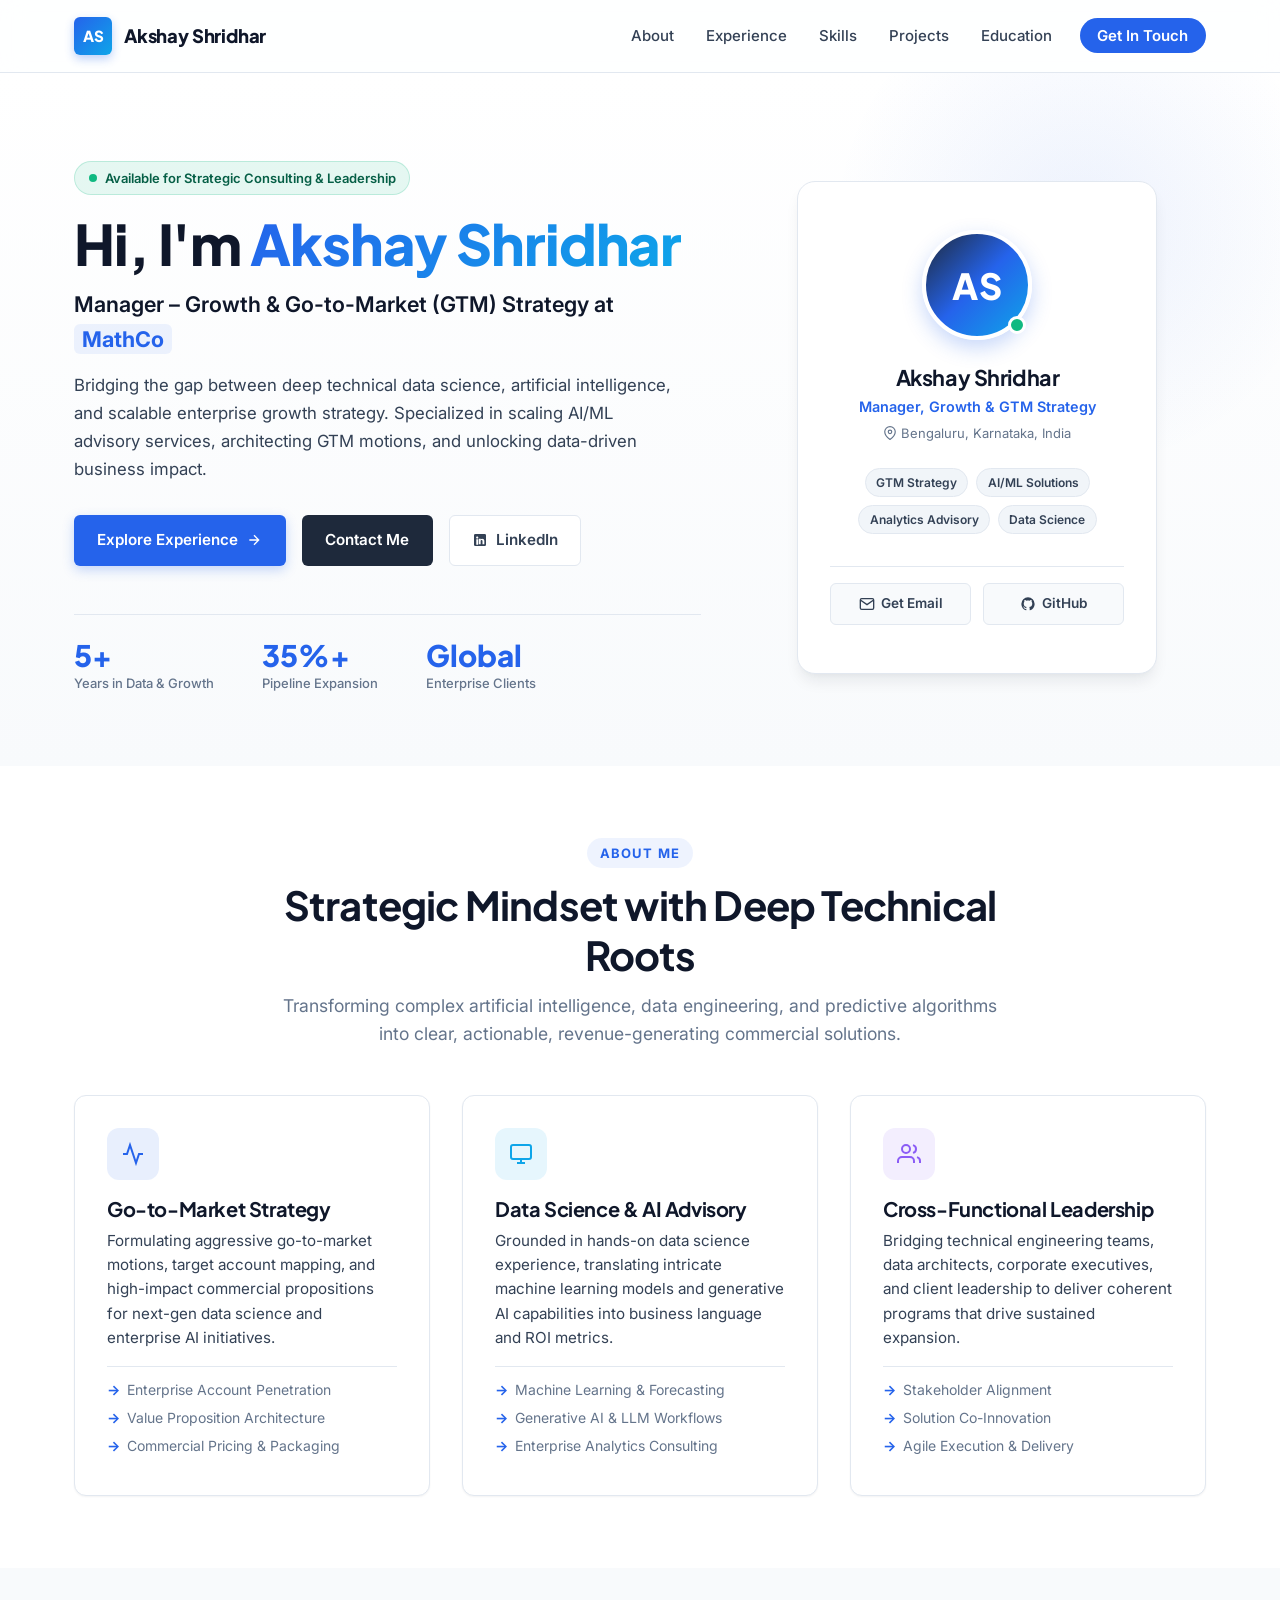
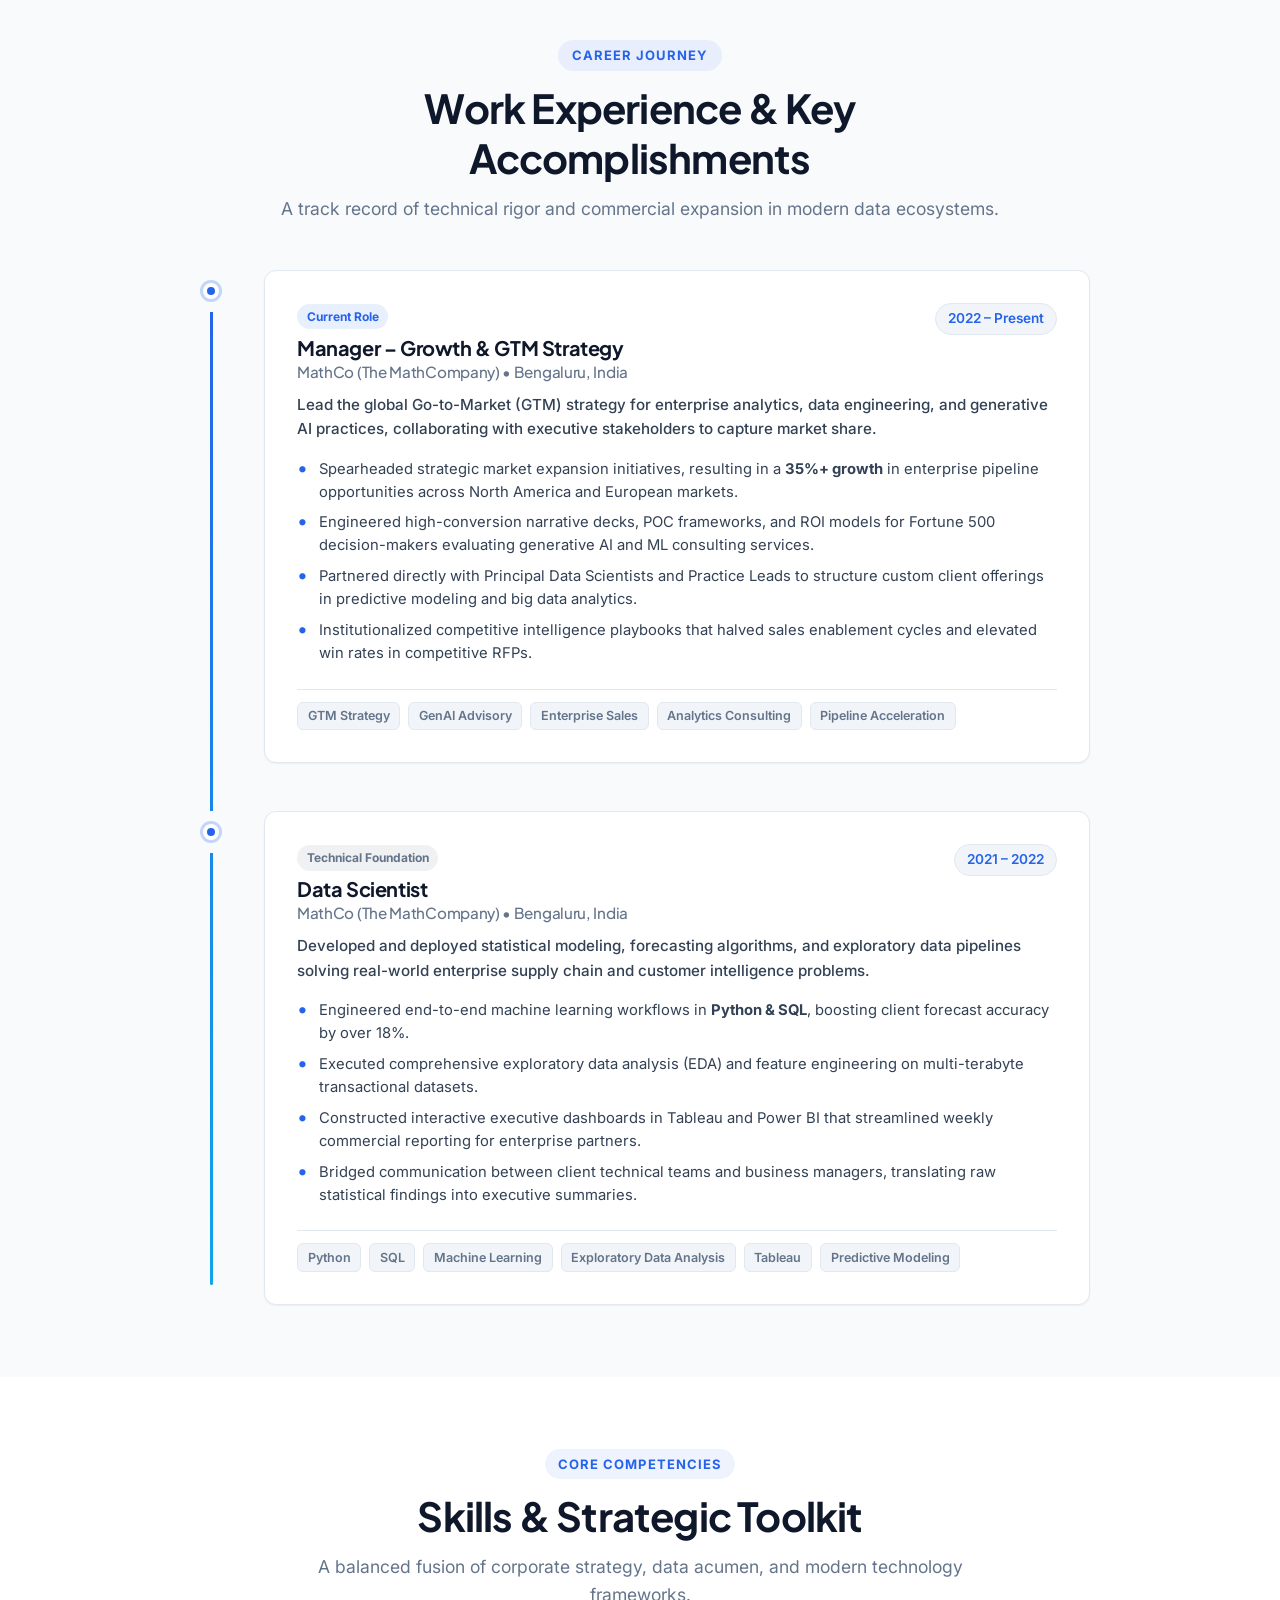
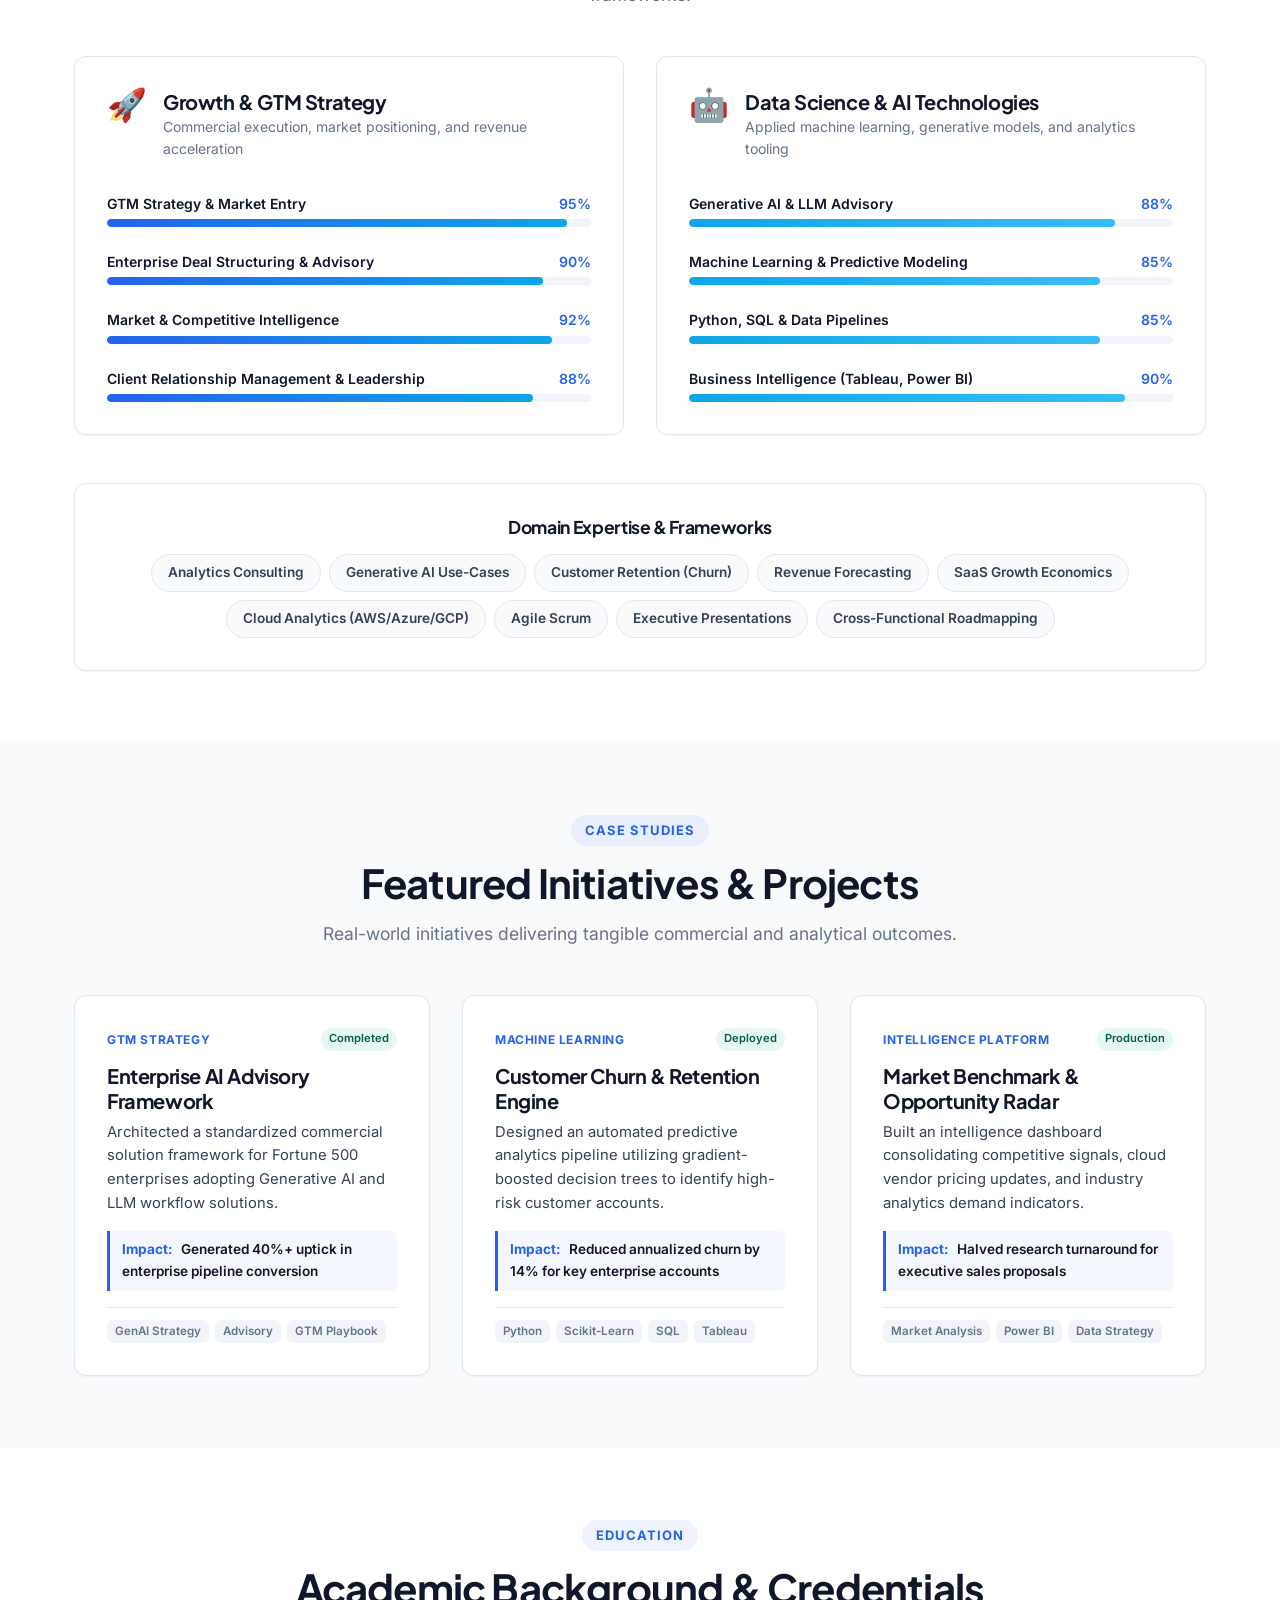
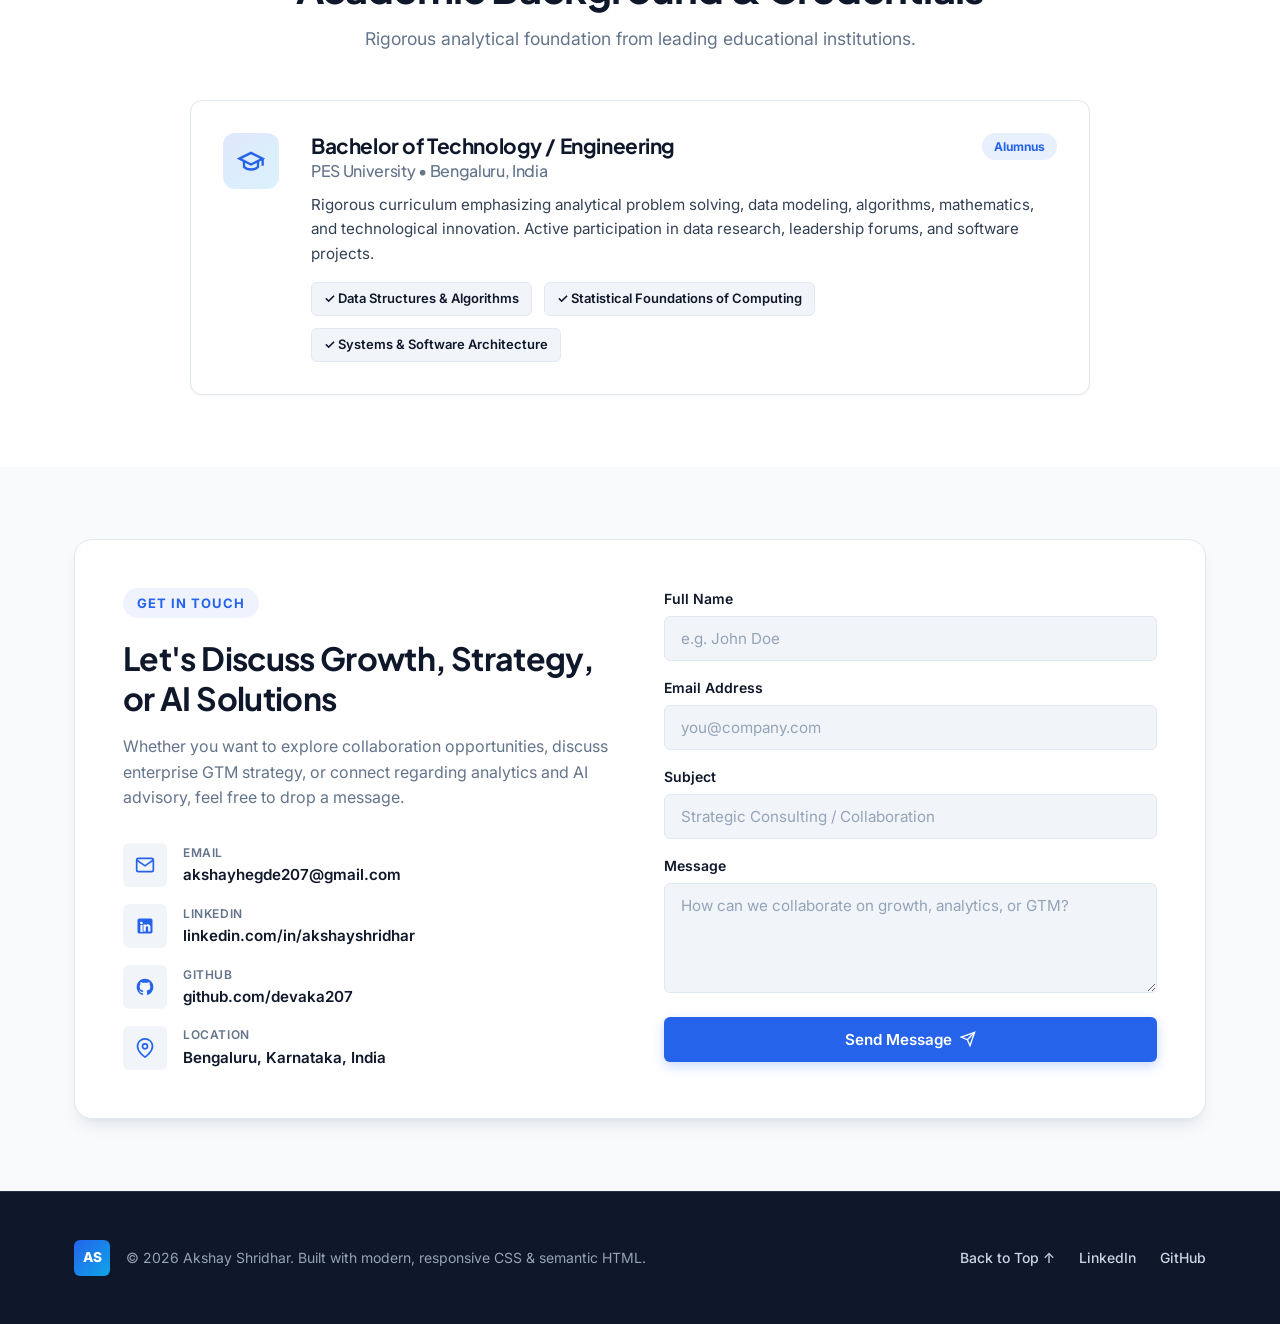
==== index.html @ ae21bccb "Enhance resume website with modern CSS styling, responsive layout, and interactive components" ====
<!DOCTYPE html>
<html lang="en">
<head>
  <meta charset="UTF-8">
  <meta name="viewport" content="width=device-width, initial-scale=1.0">
  <meta name="description" content="Personal Resume & Portfolio Website of Akshay Shridhar - Manager, Growth & GTM Strategy | AI/ML & Data Science Consulting">
  <title>Akshay Shridhar | Growth & GTM Strategy | Data Science</title>

  <!-- Google Fonts: Plus Jakarta Sans & Inter for clean, modern readability -->
  <link rel="preconnect" href="https://fonts.googleapis.com">
  <link rel="preconnect" href="https://fonts.gstatic.com" crossorigin>
  <link href="https://fonts.googleapis.com/css2?family=Inter:wght@300;400;500;600;700&family=Plus+Jakarta+Sans:wght@500;600;700;800&display=swap" rel="stylesheet">

  <!-- Main Stylesheet -->
  <link rel="stylesheet" href="styles.css">
</head>
<body>

  <!-- Top Sticky Navigation Bar -->
  <header id="main-header">
    <div class="nav-container">
      <a href="#hero" class="brand-logo">
        <span class="logo-mark">AS</span>
        <span class="logo-text">Akshay Shridhar</span>
      </a>

      <!-- Mobile Hamburger Button -->
      <button class="nav-toggle" id="nav-toggle" aria-label="Toggle Navigation Menu">
        <span class="bar"></span>
        <span class="bar"></span>
        <span class="bar"></span>
      </button>

      <!-- Navigation Links -->
      <nav id="nav-menu" class="nav-menu">
        <ul class="nav-list">
          <li class="nav-item"><a href="#about" class="nav-link">About</a></li>
          <li class="nav-item"><a href="#experience" class="nav-link">Experience</a></li>
          <li class="nav-item"><a href="#skills" class="nav-link">Skills</a></li>
          <li class="nav-item"><a href="#projects" class="nav-link">Projects</a></li>
          <li class="nav-item"><a href="#education" class="nav-link">Education</a></li>
          <li class="nav-item"><a href="#contact" class="nav-link nav-cta">Get In Touch</a></li>
        </ul>
      </nav>
    </div>
  </header>

  <!-- Hero Section -->
  <section id="hero" class="hero-section">
    <div class="container hero-container">
      <div class="hero-content">
        <div class="badge-pill">
          <span class="pulse-indicator"></span>
          <span>Available for Strategic Consulting & Leadership</span>
        </div>
        <h1 class="hero-title">
          Hi, I'm <span class="text-highlight">Akshay Shridhar</span>
        </h1>
        <p class="hero-subtitle">
          Manager – Growth & Go-to-Market (GTM) Strategy at <strong class="company-tag">MathCo</strong>
        </p>
        <p class="hero-description">
          Bridging the gap between deep technical data science, artificial intelligence, and scalable enterprise growth strategy. Specialized in scaling AI/ML advisory services, architecting GTM motions, and unlocking data-driven business impact.
        </p>

        <!-- Call to Action Buttons -->
        <div class="hero-actions">
          <a href="#experience" class="btn btn-primary">
            <span>Explore Experience</span>
            <svg class="btn-icon" width="16" height="16" viewBox="0 0 24 24" fill="none" stroke="currentColor" stroke-width="2"><path d="M5 12h14M12 5l7 7-7 7"/></svg>
          </a>
          <a href="#contact" class="btn btn-secondary">
            <span>Contact Me</span>
          </a>
          <a href="https://www.linkedin.com/in/akshayshridhar/" target="_blank" rel="noopener noreferrer" class="btn btn-outline">
            <svg class="social-icon" width="16" height="16" viewBox="0 0 24 24" fill="currentColor"><path d="M19 3a2 2 0 0 1 2 2v14a2 2 0 0 1-2 2H5a2 2 0 0 1-2-2V5a2 2 0 0 1 2-2h14m-.5 15.5v-5.3a3.26 3.26 0 0 0-3.26-3.26c-.85 0-1.84.52-2.28 1.3v-1.11h-2.79v8.37h2.79v-4.93c0-.77.62-1.4 1.39-1.4a1.4 1.4 0 0 1 1.4 1.4v4.93h2.75M6.46 10.9v8.37H9.2V10.9H6.46M7.83 6.64c-.92 0-1.66.74-1.66 1.66 0 .92.74 1.66 1.66 1.66.92 0 1.66-.74 1.66-1.66 0-.92-.74-1.66-1.66-1.66Z"/></svg>
            <span>LinkedIn</span>
          </a>
        </div>

        <!-- Metric Highlights Counter -->
        <div class="hero-stats">
          <div class="stat-item">
            <span class="stat-number">5+</span>
            <span class="stat-label">Years in Data & Growth</span>
          </div>
          <div class="stat-item">
            <span class="stat-number">35%+</span>
            <span class="stat-label">Pipeline Expansion</span>
          </div>
          <div class="stat-item">
            <span class="stat-number">Global</span>
            <span class="stat-label">Enterprise Clients</span>
          </div>
        </div>
      </div>

      <!-- Hero Visual / Profile Card -->
      <div class="hero-visual">
        <div class="profile-card">
          <div class="profile-avatar-container">
            <div class="avatar-gradient-circle">
              <span class="avatar-initials">AS</span>
            </div>
            <div class="online-status" title="Active in Bengaluru, India"></div>
          </div>
          <h3 class="profile-name">Akshay Shridhar</h3>
          <p class="profile-role">Manager, Growth & GTM Strategy</p>
          <p class="profile-location">
            <svg width="14" height="14" viewBox="0 0 24 24" fill="none" stroke="currentColor" stroke-width="2"><path d="M21 10c0 7-9 13-9 13s-9-6-9-13a9 9 0 0 1 18 0z"/><circle cx="12" cy="10" r="3"/></svg>
            Bengaluru, Karnataka, India
          </p>

          <div class="profile-tags">
            <span class="tag">GTM Strategy</span>
            <span class="tag">AI/ML Solutions</span>
            <span class="tag">Analytics Advisory</span>
            <span class="tag">Data Science</span>
          </div>

          <div class="profile-connect">
            <a href="mailto:akshayhegde207@gmail.com" class="profile-link">
              <svg width="16" height="16" viewBox="0 0 24 24" fill="none" stroke="currentColor" stroke-width="2"><path d="M4 4h16c1.1 0 2 .9 2 2v12c0 1.1-.9 2-2 2H4c-1.1 0-2-.9-2-2V6c0-1.1.9-2 2-2z"/><polyline points="22,6 12,13 2,6"/></svg>
              <span>Get Email</span>
            </a>
            <a href="https://github.com/devaka207" target="_blank" rel="noopener noreferrer" class="profile-link">
              <svg width="16" height="16" viewBox="0 0 24 24" fill="currentColor"><path d="M12 2A10 10 0 0 0 2 12c0 4.42 2.87 8.17 6.84 9.5.5.08.66-.23.66-.5v-1.69c-2.77.6-3.36-1.34-3.36-1.34-.46-1.16-1.11-1.47-1.11-1.47-.91-.62.07-.6.07-.6 1 .07 1.53 1.03 1.53 1.03.87 1.52 2.34 1.07 2.91.83.1-.65.35-1.09.63-1.34-2.22-.25-4.55-1.11-4.55-4.92 0-1.11.38-2 1.03-2.71-.1-.25-.45-1.29.1-2.64 0 0 .84-.27 2.75 1.02.79-.22 1.65-.33 2.5-.33.85 0 1.71.11 2.5.33 1.91-1.29 2.75-1.02 2.75-1.02.55 1.35.2 2.39.1 2.64.65.71 1.03 1.6 1.03 2.71 0 3.82-2.34 4.66-4.57 4.91.36.31.69.92.69 1.85V21c0 .27.16.59.67.5C19.14 20.16 22 16.42 22 12A10 10 0 0 0 12 2Z"/></svg>
              <span>GitHub</span>
            </a>
          </div>
        </div>
      </div>
    </div>
  </section>

  <!-- About Section -->
  <section id="about" class="section about-section">
    <div class="container">
      <div class="section-header">
        <span class="section-tag">About Me</span>
        <h2 class="section-title">Strategic Mindset with Deep Technical Roots</h2>
        <p class="section-subtitle">
          Transforming complex artificial intelligence, data engineering, and predictive algorithms into clear, actionable, revenue-generating commercial solutions.
        </p>
      </div>

      <div class="grid grid-3">
        <!-- Feature Card 1 -->
        <article class="card feature-card">
          <div class="card-icon-wrapper bg-blue-subtle">
            <svg class="card-icon" width="24" height="24" viewBox="0 0 24 24" fill="none" stroke="currentColor" stroke-width="2"><path d="M22 12h-4l-3 9L9 3l-3 9H2"/></svg>
          </div>
          <h3 class="card-title">Go-to-Market Strategy</h3>
          <p class="card-body">
            Formulating aggressive go-to-market motions, target account mapping, and high-impact commercial propositions for next-gen data science and enterprise AI initiatives.
          </p>
          <ul class="card-list">
            <li>Enterprise Account Penetration</li>
            <li>Value Proposition Architecture</li>
            <li>Commercial Pricing & Packaging</li>
          </ul>
        </article>

        <!-- Feature Card 2 -->
        <article class="card feature-card">
          <div class="card-icon-wrapper bg-cyan-subtle">
            <svg class="card-icon" width="24" height="24" viewBox="0 0 24 24" fill="none" stroke="currentColor" stroke-width="2"><rect x="2" y="3" width="20" height="14" rx="2" ry="2"/><line x1="8" y1="21" x2="16" y2="21"/><line x1="12" y1="17" x2="12" y2="21"/></svg>
          </div>
          <h3 class="card-title">Data Science & AI Advisory</h3>
          <p class="card-body">
            Grounded in hands-on data science experience, translating intricate machine learning models and generative AI capabilities into business language and ROI metrics.
          </p>
          <ul class="card-list">
            <li>Machine Learning & Forecasting</li>
            <li>Generative AI & LLM Workflows</li>
            <li>Enterprise Analytics Consulting</li>
          </ul>
        </article>

        <!-- Feature Card 3 -->
        <article class="card feature-card">
          <div class="card-icon-wrapper bg-indigo-subtle">
            <svg class="card-icon" width="24" height="24" viewBox="0 0 24 24" fill="none" stroke="currentColor" stroke-width="2"><path d="M17 21v-2a4 4 0 0 0-4-4H5a4 4 0 0 0-4 4v2"/><circle cx="9" cy="7" r="4"/><path d="M23 21v-2a4 4 0 0 0-3-3.87"/><path d="M16 3.13a4 4 0 0 1 0 7.75"/></svg>
          </div>
          <h3 class="card-title">Cross-Functional Leadership</h3>
          <p class="card-body">
            Bridging technical engineering teams, data architects, corporate executives, and client leadership to deliver coherent programs that drive sustained expansion.
          </p>
          <ul class="card-list">
            <li>Stakeholder Alignment</li>
            <li>Solution Co-Innovation</li>
            <li>Agile Execution & Delivery</li>
          </ul>
        </article>
      </div>
    </div>
  </section>

  <!-- Experience Timeline Section -->
  <section id="experience" class="section experience-section">
    <div class="container">
      <div class="section-header">
        <span class="section-tag">Career Journey</span>
        <h2 class="section-title">Work Experience & Key Accomplishments</h2>
        <p class="section-subtitle">A track record of technical rigor and commercial expansion in modern data ecosystems.</p>
      </div>

      <div class="timeline">
        <!-- Experience Item 1 -->
        <div class="timeline-item">
          <div class="timeline-marker">
            <span class="marker-dot"></span>
          </div>
          <div class="timeline-card card">
            <div class="timeline-header">
              <div>
                <span class="timeline-badge">Current Role</span>
                <h3 class="timeline-role">Manager – Growth & GTM Strategy</h3>
                <h4 class="timeline-company">MathCo (The MathCompany) • Bengaluru, India</h4>
              </div>
              <span class="timeline-date">2022 – Present</span>
            </div>
            <p class="timeline-summary">
              Lead the global Go-to-Market (GTM) strategy for enterprise analytics, data engineering, and generative AI practices, collaborating with executive stakeholders to capture market share.
            </p>
            <ul class="timeline-points">
              <li>Spearheaded strategic market expansion initiatives, resulting in a <strong>35%+ growth</strong> in enterprise pipeline opportunities across North America and European markets.</li>
              <li>Engineered high-conversion narrative decks, POC frameworks, and ROI models for Fortune 500 decision-makers evaluating generative AI and ML consulting services.</li>
              <li>Partnered directly with Principal Data Scientists and Practice Leads to structure custom client offerings in predictive modeling and big data analytics.</li>
              <li>Institutionalized competitive intelligence playbooks that halved sales enablement cycles and elevated win rates in competitive RFPs.</li>
            </ul>
            <div class="item-tags">
              <span class="tech-tag">GTM Strategy</span>
              <span class="tech-tag">GenAI Advisory</span>
              <span class="tech-tag">Enterprise Sales</span>
              <span class="tech-tag">Analytics Consulting</span>
              <span class="tech-tag">Pipeline Acceleration</span>
            </div>
          </div>
        </div>

        <!-- Experience Item 2 -->
        <div class="timeline-item">
          <div class="timeline-marker">
            <span class="marker-dot"></span>
          </div>
          <div class="timeline-card card">
            <div class="timeline-header">
              <div>
                <span class="timeline-badge badge-secondary">Technical Foundation</span>
                <h3 class="timeline-role">Data Scientist</h3>
                <h4 class="timeline-company">MathCo (The MathCompany) • Bengaluru, India</h4>
              </div>
              <span class="timeline-date">2021 – 2022</span>
            </div>
            <p class="timeline-summary">
              Developed and deployed statistical modeling, forecasting algorithms, and exploratory data pipelines solving real-world enterprise supply chain and customer intelligence problems.
            </p>
            <ul class="timeline-points">
              <li>Engineered end-to-end machine learning workflows in <strong>Python & SQL</strong>, boosting client forecast accuracy by over 18%.</li>
              <li>Executed comprehensive exploratory data analysis (EDA) and feature engineering on multi-terabyte transactional datasets.</li>
              <li>Constructed interactive executive dashboards in Tableau and Power BI that streamlined weekly commercial reporting for enterprise partners.</li>
              <li>Bridged communication between client technical teams and business managers, translating raw statistical findings into executive summaries.</li>
            </ul>
            <div class="item-tags">
              <span class="tech-tag">Python</span>
              <span class="tech-tag">SQL</span>
              <span class="tech-tag">Machine Learning</span>
              <span class="tech-tag">Exploratory Data Analysis</span>
              <span class="tech-tag">Tableau</span>
              <span class="tech-tag">Predictive Modeling</span>
            </div>
          </div>
        </div>
      </div>
    </div>
  </section>

  <!-- Skills & Competencies Section -->
  <section id="skills" class="section skills-section">
    <div class="container">
      <div class="section-header">
        <span class="section-tag">Core Competencies</span>
        <h2 class="section-title">Skills & Strategic Toolkit</h2>
        <p class="section-subtitle">A balanced fusion of corporate strategy, data acumen, and modern technology frameworks.</p>
      </div>

      <div class="grid grid-2">
        <!-- Skill Category 1 -->
        <div class="skill-group-card card">
          <div class="skill-category-header">
            <div class="category-icon">🚀</div>
            <div>
              <h3 class="category-title">Growth & GTM Strategy</h3>
              <p class="category-description">Commercial execution, market positioning, and revenue acceleration</p>
            </div>
          </div>
          <div class="skills-list">
            <div class="skill-bar-wrapper">
              <div class="skill-meta">
                <span class="skill-name">GTM Strategy & Market Entry</span>
                <span class="skill-percent">95%</span>
              </div>
              <div class="skill-track">
                <div class="skill-progress" style="width: 95%;"></div>
              </div>
            </div>

            <div class="skill-bar-wrapper">
              <div class="skill-meta">
                <span class="skill-name">Enterprise Deal Structuring & Advisory</span>
                <span class="skill-percent">90%</span>
              </div>
              <div class="skill-track">
                <div class="skill-progress" style="width: 90%;"></div>
              </div>
            </div>

            <div class="skill-bar-wrapper">
              <div class="skill-meta">
                <span class="skill-name">Market & Competitive Intelligence</span>
                <span class="skill-percent">92%</span>
              </div>
              <div class="skill-track">
                <div class="skill-progress" style="width: 92%;"></div>
              </div>
            </div>

            <div class="skill-bar-wrapper">
              <div class="skill-meta">
                <span class="skill-name">Client Relationship Management & Leadership</span>
                <span class="skill-percent">88%</span>
              </div>
              <div class="skill-track">
                <div class="skill-progress" style="width: 88%;"></div>
              </div>
            </div>
          </div>
        </div>

        <!-- Skill Category 2 -->
        <div class="skill-group-card card">
          <div class="skill-category-header">
            <div class="category-icon">🤖</div>
            <div>
              <h3 class="category-title">Data Science & AI Technologies</h3>
              <p class="category-description">Applied machine learning, generative models, and analytics tooling</p>
            </div>
          </div>
          <div class="skills-list">
            <div class="skill-bar-wrapper">
              <div class="skill-meta">
                <span class="skill-name">Generative AI & LLM Advisory</span>
                <span class="skill-percent">88%</span>
              </div>
              <div class="skill-track">
                <div class="skill-progress bg-accent" style="width: 88%;"></div>
              </div>
            </div>

            <div class="skill-bar-wrapper">
              <div class="skill-meta">
                <span class="skill-name">Machine Learning & Predictive Modeling</span>
                <span class="skill-percent">85%</span>
              </div>
              <div class="skill-track">
                <div class="skill-progress bg-accent" style="width: 85%;"></div>
              </div>
            </div>

            <div class="skill-bar-wrapper">
              <div class="skill-meta">
                <span class="skill-name">Python, SQL & Data Pipelines</span>
                <span class="skill-percent">85%</span>
              </div>
              <div class="skill-track">
                <div class="skill-progress bg-accent" style="width: 85%;"></div>
              </div>
            </div>

            <div class="skill-bar-wrapper">
              <div class="skill-meta">
                <span class="skill-name">Business Intelligence (Tableau, Power BI)</span>
                <span class="skill-percent">90%</span>
              </div>
              <div class="skill-track">
                <div class="skill-progress bg-accent" style="width: 90%;"></div>
              </div>
            </div>
          </div>
        </div>
      </div>

      <!-- Additional Badges Cloud -->
      <div class="skills-cloud card">
        <h4 class="cloud-title">Domain Expertise & Frameworks</h4>
        <div class="badge-container">
          <span class="cloud-badge">Analytics Consulting</span>
          <span class="cloud-badge">Generative AI Use-Cases</span>
          <span class="cloud-badge">Customer Retention (Churn)</span>
          <span class="cloud-badge">Revenue Forecasting</span>
          <span class="cloud-badge">SaaS Growth Economics</span>
          <span class="cloud-badge">Cloud Analytics (AWS/Azure/GCP)</span>
          <span class="cloud-badge">Agile Scrum</span>
          <span class="cloud-badge">Executive Presentations</span>
          <span class="cloud-badge">Cross-Functional Roadmapping</span>
        </div>
      </div>
    </div>
  </section>

  <!-- Featured Strategic Projects Section -->
  <section id="projects" class="section projects-section">
    <div class="container">
      <div class="section-header">
        <span class="section-tag">Case Studies</span>
        <h2 class="section-title">Featured Initiatives & Projects</h2>
        <p class="section-subtitle">Real-world initiatives delivering tangible commercial and analytical outcomes.</p>
      </div>

      <div class="grid grid-3">
        <!-- Project Card 1 -->
        <div class="card project-card">
          <div class="project-header">
            <span class="project-category">GTM Strategy</span>
            <div class="project-status">Completed</div>
          </div>
          <h3 class="project-title">Enterprise AI Advisory Framework</h3>
          <p class="project-description">
            Architected a standardized commercial solution framework for Fortune 500 enterprises adopting Generative AI and LLM workflow solutions.
          </p>
          <div class="project-impact">
            <span class="impact-label">Impact:</span>
            <span class="impact-value">Generated 40%+ uptick in enterprise pipeline conversion</span>
          </div>
          <div class="project-stack">
            <span class="mini-tag">GenAI Strategy</span>
            <span class="mini-tag">Advisory</span>
            <span class="mini-tag">GTM Playbook</span>
          </div>
        </div>

        <!-- Project Card 2 -->
        <div class="card project-card">
          <div class="project-header">
            <span class="project-category">Machine Learning</span>
            <div class="project-status">Deployed</div>
          </div>
          <h3 class="project-title">Customer Churn & Retention Engine</h3>
          <p class="project-description">
            Designed an automated predictive analytics pipeline utilizing gradient-boosted decision trees to identify high-risk customer accounts.
          </p>
          <div class="project-impact">
            <span class="impact-label">Impact:</span>
            <span class="impact-value">Reduced annualized churn by 14% for key enterprise accounts</span>
          </div>
          <div class="project-stack">
            <span class="mini-tag">Python</span>
            <span class="mini-tag">Scikit-Learn</span>
            <span class="mini-tag">SQL</span>
            <span class="mini-tag">Tableau</span>
          </div>
        </div>

        <!-- Project Card 3 -->
        <div class="card project-card">
          <div class="project-header">
            <span class="project-category">Intelligence Platform</span>
            <div class="project-status">Production</div>
          </div>
          <h3 class="project-title">Market Benchmark & Opportunity Radar</h3>
          <p class="project-description">
            Built an intelligence dashboard consolidating competitive signals, cloud vendor pricing updates, and industry analytics demand indicators.
          </p>
          <div class="project-impact">
            <span class="impact-label">Impact:</span>
            <span class="impact-value">Halved research turnaround for executive sales proposals</span>
          </div>
          <div class="project-stack">
            <span class="mini-tag">Market Analysis</span>
            <span class="mini-tag">Power BI</span>
            <span class="mini-tag">Data Strategy</span>
          </div>
        </div>
      </div>
    </div>
  </section>

  <!-- Education Section -->
  <section id="education" class="section education-section">
    <div class="container">
      <div class="section-header">
        <span class="section-tag">Education</span>
        <h2 class="section-title">Academic Background & Credentials</h2>
        <p class="section-subtitle">Rigorous analytical foundation from leading educational institutions.</p>
      </div>

      <div class="education-container">
        <div class="card edu-card">
          <div class="edu-icon">
            <svg width="28" height="28" viewBox="0 0 24 24" fill="none" stroke="currentColor" stroke-width="2"><path d="M22 10v6M2 10l10-5 10 5-10 5z"/><path d="M6 12v5c3 3 9 3 12 0v-5"/></svg>
          </div>
          <div class="edu-content">
            <div class="edu-header">
              <div>
                <h3 class="edu-degree">Bachelor of Technology / Engineering</h3>
                <h4 class="edu-school">PES University • Bengaluru, India</h4>
              </div>
              <span class="edu-badge">Alumnus</span>
            </div>
            <p class="edu-description">
              Rigorous curriculum emphasizing analytical problem solving, data modeling, algorithms, mathematics, and technological innovation. Active participation in data research, leadership forums, and software projects.
            </p>
            <div class="edu-highlights">
              <span class="highlight-item">✓ Data Structures & Algorithms</span>
              <span class="highlight-item">✓ Statistical Foundations of Computing</span>
              <span class="highlight-item">✓ Systems & Software Architecture</span>
            </div>
          </div>
        </div>
      </div>
    </div>
  </section>

  <!-- Contact & Get In Touch Section -->
  <section id="contact" class="section contact-section">
    <div class="container">
      <div class="contact-wrapper card">
        <div class="contact-info">
          <span class="section-tag">Get in Touch</span>
          <h2 class="contact-title">Let's Discuss Growth, Strategy, or AI Solutions</h2>
          <p class="contact-text">
            Whether you want to explore collaboration opportunities, discuss enterprise GTM strategy, or connect regarding analytics and AI advisory, feel free to drop a message.
          </p>

          <div class="contact-details">
            <div class="contact-item">
              <div class="contact-icon-box">
                <svg width="20" height="20" viewBox="0 0 24 24" fill="none" stroke="currentColor" stroke-width="2"><path d="M4 4h16c1.1 0 2 .9 2 2v12c0 1.1-.9 2-2 2H4c-1.1 0-2-.9-2-2V6c0-1.1.9-2 2-2z"/><polyline points="22,6 12,13 2,6"/></svg>
              </div>
              <div>
                <span class="detail-label">Email</span>
                <a href="mailto:akshayhegde207@gmail.com" class="detail-value">akshayhegde207@gmail.com</a>
              </div>
            </div>

            <div class="contact-item">
              <div class="contact-icon-box">
                <svg width="20" height="20" viewBox="0 0 24 24" fill="currentColor"><path d="M19 3a2 2 0 0 1 2 2v14a2 2 0 0 1-2 2H5a2 2 0 0 1-2-2V5a2 2 0 0 1 2-2h14m-.5 15.5v-5.3a3.26 3.26 0 0 0-3.26-3.26c-.85 0-1.84.52-2.28 1.3v-1.11h-2.79v8.37h2.79v-4.93c0-.77.62-1.4 1.39-1.4a1.4 1.4 0 0 1 1.4 1.4v4.93h2.75M6.46 10.9v8.37H9.2V10.9H6.46M7.83 6.64c-.92 0-1.66.74-1.66 1.66 0 .92.74 1.66 1.66 1.66.92 0 1.66-.74 1.66-1.66Z"/></svg>
              </div>
              <div>
                <span class="detail-label">LinkedIn</span>
                <a href="https://www.linkedin.com/in/akshayshridhar/" target="_blank" rel="noopener noreferrer" class="detail-value">linkedin.com/in/akshayshridhar</a>
              </div>
            </div>

            <div class="contact-item">
              <div class="contact-icon-box">
                <svg width="20" height="20" viewBox="0 0 24 24" fill="currentColor"><path d="M12 2A10 10 0 0 0 2 12c0 4.42 2.87 8.17 6.84 9.5.5.08.66-.23.66-.5v-1.69c-2.77.6-3.36-1.34-3.36-1.34-.46-1.16-1.11-1.47-1.11-1.47-.91-.62.07-.6.07-.6 1 .07 1.53 1.03 1.53 1.03.87 1.52 2.34 1.07 2.91.83.1-.65.35-1.09.63-1.34-2.22-.25-4.55-1.11-4.55-4.92 0-1.11.38-2 1.03-2.71-.1-.25-.45-1.29.1-2.64 0 0 .84-.27 2.75 1.02.79-.22 1.65-.33 2.5-.33.85 0 1.71.11 2.5.33 1.91-1.29 2.75-1.02 2.75-1.02.55 1.35.2 2.39.1 2.64.65.71 1.03 1.6 1.03 2.71 0 3.82-2.34 4.66-4.57 4.91.36.31.69.92.69 1.85V21c0 .27.16.59.67.5C19.14 20.16 22 16.42 22 12A10 10 0 0 0 12 2Z"/></svg>
              </div>
              <div>
                <span class="detail-label">GitHub</span>
                <a href="https://github.com/devaka207" target="_blank" rel="noopener noreferrer" class="detail-value">github.com/devaka207</a>
              </div>
            </div>

            <div class="contact-item">
              <div class="contact-icon-box">
                <svg width="20" height="20" viewBox="0 0 24 24" fill="none" stroke="currentColor" stroke-width="2"><path d="M21 10c0 7-9 13-9 13s-9-6-9-13a9 9 0 0 1 18 0z"/><circle cx="12" cy="10" r="3"/></svg>
              </div>
              <div>
                <span class="detail-label">Location</span>
                <span class="detail-value">Bengaluru, Karnataka, India</span>
              </div>
            </div>
          </div>
        </div>

        <!-- Contact Form (Styled with CSS Form Elements) -->
        <form class="contact-form" action="#" method="POST" onsubmit="event.preventDefault(); alert('Thank you! Your message has been received.');">
          <div class="form-group">
            <label for="name" class="form-label">Full Name</label>
            <input type="text" id="name" name="name" class="form-input" placeholder="e.g. John Doe" required>
          </div>

          <div class="form-group">
            <label for="email" class="form-label">Email Address</label>
            <input type="email" id="email" name="email" class="form-input" placeholder="you@company.com" required>
          </div>

          <div class="form-group">
            <label for="subject" class="form-label">Subject</label>
            <input type="text" id="subject" name="subject" class="form-input" placeholder="Strategic Consulting / Collaboration" required>
          </div>

          <div class="form-group">
            <label for="message" class="form-label">Message</label>
            <textarea id="message" name="message" class="form-textarea" rows="4" placeholder="How can we collaborate on growth, analytics, or GTM?" required></textarea>
          </div>

          <button type="submit" class="btn btn-primary btn-block">
            <span>Send Message</span>
            <svg class="btn-icon" width="16" height="16" viewBox="0 0 24 24" fill="none" stroke="currentColor" stroke-width="2"><line x1="22" y1="2" x2="11" y2="13"/><polygon points="22 2 15 22 11 13 2 9 22 2"/></svg>
          </button>
        </form>
      </div>
    </div>
  </section>

  <!-- Footer Section -->
  <footer class="main-footer">
    <div class="container footer-container">
      <div class="footer-left">
        <span class="footer-logo">AS</span>
        <p class="footer-copy">
          &copy; 2026 Akshay Shridhar. Built with modern, responsive CSS & semantic HTML.
        </p>
      </div>
      <div class="footer-links">
        <a href="#hero">Back to Top ↑</a>
        <a href="https://www.linkedin.com/in/akshayshridhar/" target="_blank" rel="noopener noreferrer">LinkedIn</a>
        <a href="https://github.com/devaka207" target="_blank" rel="noopener noreferrer">GitHub</a>
      </div>
    </div>
  </footer>

  <!-- Optional Interactive JS for Mobile Nav Toggle & Smooth Interaction -->
  <script src="script.js"></script>
</body>
</html>
---- styles.css ----
/* ==========================================================================
   RESUME & PORTFOLIO STYLESHEET
   Author: Akshay Shridhar
   Role: Manager – Growth & GTM Strategy | AI/ML & Data Science
   Target: Clean, Modern, Executive Tech Theme
   ========================================================================== */

/* --------------------------------------------------------------------------
   1. CSS Custom Properties (Theme Variables)
   -------------------------------------------------------------------------- */
:root {
  /* Brand Color Palette */
  --color-primary: #0f172a;          /* Deep Slate / Charcoal */
  --color-primary-light: #1e293b;    /* Slate Navy */
  --color-brand: #2563eb;            /* Royal / Sapphire Blue */
  --color-brand-hover: #1d4ed8;      /* Deepened Blue */
  --color-accent: #0ea5e9;           /* Electric Cyan / Sky */
  --color-accent-subtle: #e0f2fe;    /* Light Cyan Tint */
  --color-success: #10b981;          /* Emerald Green */
  --color-success-subtle: #d1fae5;   /* Light Emerald Tint */
  --color-purple: #8b5cf6;           /* Vibrant Violet */
  --color-purple-subtle: #ede9fe;    /* Light Violet Tint */

  /* Neutral Background & Surface Shades */
  --bg-page: #f8fafc;                /* Light Off-White Page Background */
  --bg-surface: #ffffff;             /* Crisp Pure White Surface */
  --bg-surface-alt: #f1f5f9;         /* Cool Grey Section Background */
  --bg-nav: rgba(255, 255, 255, 0.85);/* Frosted Translucent Navbar */

  /* Text & Typography Colors */
  --text-main: #0f172a;              /* Primary High-Contrast Dark */
  --text-body: #334155;              /* Body Reading Text */
  --text-muted: #64748b;             /* Supporting Subtitles & Labels */
  --text-inverse: #ffffff;           /* White on Dark */

  /* Borders & Dividers */
  --border-light: #e2e8f0;           /* Subtle Gray Border */
  --border-card: rgba(226, 232, 240, 0.8);
  --border-focus: #2563eb;           /* Focus Ring Accent */

  /* Elevation & Box Shadows */
  --shadow-sm: 0 1px 2px 0 rgba(15, 23, 42, 0.05);
  --shadow-md: 0 4px 6px -1px rgba(15, 23, 42, 0.07), 0 2px 4px -2px rgba(15, 23, 42, 0.05);
  --shadow-lg: 0 10px 15px -3px rgba(15, 23, 42, 0.08), 0 4px 6px -4px rgba(15, 23, 42, 0.04);
  --shadow-hover: 0 20px 25px -5px rgba(15, 23, 42, 0.1), 0 8px 10px -6px rgba(15, 23, 42, 0.04);

  /* Typography Scales */
  --font-heading: 'Plus Jakarta Sans', system-ui, -apple-system, BlinkMacSystemFont, 'Segoe UI', Roboto, sans-serif;
  --font-body: 'Inter', system-ui, -apple-system, BlinkMacSystemFont, 'Segoe UI', Roboto, sans-serif;

  /* Spacing System */
  --space-2xs: 0.25rem;
  --space-xs: 0.5rem;
  --space-sm: 0.75rem;
  --space-md: 1rem;
  --space-lg: 1.5rem;
  --space-xl: 2rem;
  --space-2xl: 3rem;
  --space-3xl: 4.5rem;

  /* Border Radii */
  --radius-sm: 6px;
  --radius-md: 12px;
  --radius-lg: 18px;
  --radius-pill: 9999px;

  /* Smooth Transitions */
  --transition-fast: 150ms ease-in-out;
  --transition-smooth: 250ms cubic-bezier(0.4, 0, 0.2, 1);
}

/* --------------------------------------------------------------------------
   2. Reset & Base Element Selectors
   -------------------------------------------------------------------------- */
*, *::before, *::after {
  box-sizing: border-box;
  margin: 0;
  padding: 0;
}

html {
  font-size: 16px;
  scroll-behavior: smooth;
  scroll-padding-top: 80px; /* Offset for sticky header */
}

body {
  font-family: var(--font-body);
  background-color: var(--bg-page);
  color: var(--text-body);
  line-height: 1.6;
  -webkit-font-smoothing: antialiased;
  -moz-osx-font-smoothing: grayscale;
}

h1, h2, h3, h4, h5, h6 {
  font-family: var(--font-heading);
  color: var(--text-main);
  line-height: 1.25;
  font-weight: 700;
  letter-spacing: -0.02em;
}

p {
  margin-bottom: var(--space-md);
}

p:last-child {
  margin-bottom: 0;
}

a {
  color: var(--color-brand);
  text-decoration: none;
  transition: color var(--transition-fast);
}

a:hover {
  color: var(--color-brand-hover);
}

ul {
  list-style: none;
}

img, svg {
  vertical-align: middle;
}

button, input, textarea {
  font-family: inherit;
  font-size: inherit;
}

/* --------------------------------------------------------------------------
   3. Layout Containers & Grid System
   -------------------------------------------------------------------------- */
.container {
  width: 100%;
  max-width: 1180px;
  margin-left: auto;
  margin-right: auto;
  padding-left: var(--space-lg);
  padding-right: var(--space-lg);
}

.section {
  padding-top: var(--space-3xl);
  padding-bottom: var(--space-3xl);
  position: relative;
}

/* Section Header Styles */
.section-header {
  text-align: center;
  max-width: 720px;
  margin: 0 auto var(--space-2xl) auto;
}

.section-tag {
  display: inline-block;
  font-size: 0.8125rem;
  font-weight: 700;
  text-transform: uppercase;
  letter-spacing: 0.08em;
  color: var(--color-brand);
  background-color: rgba(37, 99, 235, 0.08);
  padding: 0.3rem 0.85rem;
  border-radius: var(--radius-pill);
  margin-bottom: var(--space-sm);
}

.section-title {
  font-size: clamp(1.85rem, 3.5vw, 2.5rem);
  margin-bottom: var(--space-sm);
}

.section-subtitle {
  font-size: 1.1rem;
  color: var(--text-muted);
  line-height: 1.55;
}

/* Flexbox & Grid Utility Classes */
.grid {
  display: grid;
  gap: var(--space-xl);
}

.grid-2 {
  grid-template-columns: repeat(2, 1fr);
}

.grid-3 {
  grid-template-columns: repeat(3, 1fr);
}

/* Generic Reusable Card Component */
.card {
  background-color: var(--bg-surface);
  border: 1px solid var(--border-light);
  border-radius: var(--radius-md);
  padding: var(--space-xl);
  box-shadow: var(--shadow-sm);
  transition: transform var(--transition-smooth), box-shadow var(--transition-smooth), border-color var(--transition-smooth);
}

.card:hover {
  transform: translateY(-4px);
  box-shadow: var(--shadow-hover);
  border-color: rgba(37, 99, 235, 0.25);
}

/* --------------------------------------------------------------------------
   4. Header & Sticky Navigation Bar (Positioning & Flexbox)
   -------------------------------------------------------------------------- */
#main-header {
  position: sticky;
  top: 0;
  z-index: 1000;
  background-color: var(--bg-nav);
  backdrop-filter: blur(12px);
  -webkit-backdrop-filter: blur(12px);
  border-bottom: 1px solid var(--border-light);
  transition: box-shadow var(--transition-fast);
}

.nav-container {
  display: flex;
  align-items: center;
  justify-content: space-between;
  height: 72px;
  max-width: 1180px;
  margin: 0 auto;
  padding: 0 var(--space-lg);
}

/* Brand Logo */
.brand-logo {
  display: flex;
  align-items: center;
  gap: var(--space-sm);
  font-family: var(--font-heading);
  font-weight: 800;
  color: var(--text-main);
}

.logo-mark {
  display: inline-flex;
  align-items: center;
  justify-content: center;
  width: 38px;
  height: 38px;
  background: linear-gradient(135deg, var(--color-brand) 0%, var(--color-accent) 100%);
  color: var(--text-inverse);
  font-size: 0.95rem;
  font-weight: 800;
  border-radius: var(--radius-sm);
  box-shadow: 0 4px 10px rgba(37, 99, 235, 0.3);
}

.logo-text {
  font-size: 1.15rem;
  letter-spacing: -0.01em;
}

/* Nav Menu & Links */
.nav-list {
  display: flex;
  align-items: center;
  gap: var(--space-lg);
}

.nav-link {
  font-size: 0.9375rem;
  font-weight: 500;
  color: var(--text-body);
  padding: var(--space-xs) var(--space-2xs);
  position: relative;
  transition: color var(--transition-fast);
}

.nav-link:hover,
.nav-link.active-nav {
  color: var(--color-brand);
}

/* Animated Underline Effect for Nav Links */
.nav-link::after {
  content: '';
  position: absolute;
  bottom: -2px;
  left: 0;
  width: 0;
  height: 2px;
  background-color: var(--color-brand);
  transition: width var(--transition-smooth);
}

.nav-link:hover::after,
.nav-link.active-nav::after {
  width: 100%;
}

/* Call to Action Button in Nav */
.nav-cta {
  background-color: var(--color-brand);
  color: var(--text-inverse) !important;
  padding: 0.5rem 1.1rem;
  border-radius: var(--radius-pill);
  font-weight: 600;
  transition: background-color var(--transition-fast), transform var(--transition-fast);
}

.nav-cta::after {
  display: none;
}

.nav-cta:hover {
  background-color: var(--color-brand-hover);
  transform: translateY(-1px);
}

/* Mobile Nav Hamburger Toggle */
.nav-toggle {
  display: none;
  background: transparent;
  border: none;
  cursor: pointer;
  padding: var(--space-xs);
  flex-direction: column;
  gap: 5px;
}

.nav-toggle .bar {
  display: block;
  width: 24px;
  height: 2px;
  background-color: var(--text-main);
  border-radius: 2px;
  transition: transform var(--transition-fast), opacity var(--transition-fast);
}

/* --------------------------------------------------------------------------
   5. Hero Section (Flexbox, Positioning, & Badges)
   -------------------------------------------------------------------------- */
.hero-section {
  padding-top: calc(var(--space-3xl) + 1rem);
  padding-bottom: var(--space-3xl);
  background: linear-gradient(180deg, #ffffff 0%, var(--bg-page) 100%);
  position: relative;
  overflow: hidden;
}

/* Subtle background accent glow */
.hero-section::before {
  content: '';
  position: absolute;
  top: -100px;
  right: -50px;
  width: 500px;
  height: 500px;
  background: radial-gradient(circle, rgba(37, 99, 235, 0.08) 0%, rgba(14, 165, 233, 0) 70%);
  border-radius: 50%;
  pointer-events: none;
}

.hero-container {
  display: flex;
  align-items: center;
  justify-content: space-between;
  gap: var(--space-2xl);
}

.hero-content {
  flex: 1 1 55%;
}

.badge-pill {
  display: inline-flex;
  align-items: center;
  gap: var(--space-xs);
  background-color: rgba(16, 185, 129, 0.1);
  color: #065f46;
  font-size: 0.8125rem;
  font-weight: 600;
  padding: 0.35rem 0.85rem;
  border-radius: var(--radius-pill);
  border: 1px solid rgba(16, 185, 129, 0.2);
  margin-bottom: var(--space-md);
}

.pulse-indicator {
  width: 8px;
  height: 8px;
  background-color: var(--color-success);
  border-radius: 50%;
  box-shadow: 0 0 0 0 rgba(16, 185, 129, 0.7);
  animation: pulse 2s infinite;
}

@keyframes pulse {
  0% {
    transform: scale(0.95);
    box-shadow: 0 0 0 0 rgba(16, 185, 129, 0.7);
  }
  70% {
    transform: scale(1);
    box-shadow: 0 0 0 6px rgba(16, 185, 129, 0);
  }
  100% {
    transform: scale(0.95);
    box-shadow: 0 0 0 0 rgba(16, 185, 129, 0);
  }
}

.hero-title {
  font-size: clamp(2.25rem, 5vw, 3.5rem);
  font-weight: 800;
  line-height: 1.15;
  margin-bottom: var(--space-sm);
}

.text-highlight {
  background: linear-gradient(135deg, var(--color-brand) 0%, var(--color-accent) 100%);
  -webkit-background-clip: text;
  -webkit-text-fill-color: transparent;
}

.hero-subtitle {
  font-size: clamp(1.1rem, 2vw, 1.35rem);
  font-weight: 600;
  color: var(--text-main);
  margin-bottom: var(--space-md);
}

.company-tag {
  color: var(--color-brand);
  background-color: rgba(37, 99, 235, 0.08);
  padding: 0.15rem 0.5rem;
  border-radius: var(--radius-sm);
  font-weight: 700;
}

.hero-description {
  font-size: 1.05rem;
  color: var(--text-body);
  max-width: 600px;
  margin-bottom: var(--space-xl);
  line-height: 1.65;
}

/* Button Component Styles */
.hero-actions {
  display: flex;
  flex-wrap: wrap;
  align-items: center;
  gap: var(--space-md);
  margin-bottom: var(--space-2xl);
}

.btn {
  display: inline-flex;
  align-items: center;
  justify-content: center;
  gap: var(--space-xs);
  padding: 0.75rem 1.4rem;
  font-size: 0.95rem;
  font-weight: 600;
  border-radius: var(--radius-sm);
  cursor: pointer;
  border: 1px solid transparent;
  transition: all var(--transition-fast);
  text-decoration: none;
}

.btn-primary {
  background-color: var(--color-brand);
  color: var(--text-inverse);
  box-shadow: 0 4px 12px rgba(37, 99, 235, 0.25);
}

.btn-primary:hover {
  background-color: var(--color-brand-hover);
  color: var(--text-inverse);
  transform: translateY(-2px);
  box-shadow: 0 6px 16px rgba(37, 99, 235, 0.35);
}

.btn-secondary {
  background-color: var(--color-primary-light);
  color: var(--text-inverse);
}

.btn-secondary:hover {
  background-color: var(--color-primary);
  color: var(--text-inverse);
  transform: translateY(-2px);
}

.btn-outline {
  background-color: var(--bg-surface);
  color: var(--text-body);
  border-color: var(--border-light);
}

.btn-outline:hover {
  background-color: var(--bg-surface-alt);
  color: var(--color-brand);
  border-color: var(--color-brand);
  transform: translateY(-2px);
}

.btn-icon, .social-icon {
  flex-shrink: 0;
}

/* Hero Stats Bar */
.hero-stats {
  display: flex;
  align-items: center;
  gap: var(--space-2xl);
  padding-top: var(--space-lg);
  border-top: 1px solid var(--border-light);
}

.stat-item {
  display: flex;
  flex-direction: column;
}

.stat-number {
  font-family: var(--font-heading);
  font-size: 1.85rem;
  font-weight: 800;
  color: var(--color-brand);
  line-height: 1.1;
}

.stat-label {
  font-size: 0.8125rem;
  color: var(--text-muted);
  font-weight: 500;
  margin-top: 2px;
}

/* Hero Visual & Profile Card */
.hero-visual {
  flex: 1 1 40%;
  display: flex;
  justify-content: center;
}

.profile-card {
  width: 100%;
  max-width: 360px;
  background-color: var(--bg-surface);
  border: 1px solid var(--border-light);
  border-radius: var(--radius-lg);
  padding: var(--space-2xl) var(--space-xl);
  text-align: center;
  box-shadow: var(--shadow-lg);
  position: relative;
  transition: transform var(--transition-smooth);
}

.profile-card:hover {
  transform: translateY(-6px);
}

/* Avatar Initials Gradient Circle */
.profile-avatar-container {
  position: relative;
  width: 110px;
  height: 110px;
  margin: 0 auto var(--space-lg) auto;
}

.avatar-gradient-circle {
  width: 100%;
  height: 100%;
  border-radius: 50%;
  background: linear-gradient(135deg, #1e293b 0%, #2563eb 50%, #0ea5e9 100%);
  display: flex;
  align-items: center;
  justify-content: center;
  box-shadow: 0 8px 20px rgba(37, 99, 235, 0.25);
  border: 4px solid #ffffff;
}

.avatar-initials {
  font-family: var(--font-heading);
  font-size: 2.25rem;
  font-weight: 800;
  color: #ffffff;
  letter-spacing: 1px;
}

.online-status {
  position: absolute;
  bottom: 6px;
  right: 6px;
  width: 18px;
  height: 18px;
  background-color: var(--color-success);
  border: 3px solid #ffffff;
  border-radius: 50%;
}

.profile-name {
  font-size: 1.35rem;
  margin-bottom: var(--space-2xs);
}

.profile-role {
  font-size: 0.9rem;
  font-weight: 600;
  color: var(--color-brand);
  margin-bottom: var(--space-2xs);
}

.profile-location {
  display: inline-flex;
  align-items: center;
  gap: 4px;
  font-size: 0.8125rem;
  color: var(--text-muted);
  margin-bottom: var(--space-lg);
}

/* Tag Pills inside Profile Card */
.profile-tags {
  display: flex;
  flex-wrap: wrap;
  gap: var(--space-xs);
  justify-content: center;
  margin-bottom: var(--space-xl);
}

.tag {
  font-size: 0.75rem;
  font-weight: 600;
  background-color: var(--bg-surface-alt);
  color: var(--text-body);
  padding: 0.25rem 0.65rem;
  border-radius: var(--radius-pill);
  border: 1px solid var(--border-light);
}

.profile-connect {
  display: flex;
  gap: var(--space-sm);
  border-top: 1px solid var(--border-light);
  padding-top: var(--space-md);
}

.profile-link {
  flex: 1;
  display: inline-flex;
  align-items: center;
  justify-content: center;
  gap: 6px;
  padding: 0.55rem 0.85rem;
  font-size: 0.85rem;
  font-weight: 600;
  color: var(--text-body);
  background-color: var(--bg-page);
  border-radius: var(--radius-sm);
  border: 1px solid var(--border-light);
}

.profile-link:hover {
  background-color: var(--color-brand);
  color: var(--text-inverse);
  border-color: var(--color-brand);
}

/* --------------------------------------------------------------------------
   6. About Section (Feature Cards Grid)
   -------------------------------------------------------------------------- */
.about-section {
  background-color: var(--bg-surface);
}

.card-icon-wrapper {
  width: 52px;
  height: 52px;
  border-radius: var(--radius-md);
  display: inline-flex;
  align-items: center;
  justify-content: center;
  margin-bottom: var(--space-md);
}

.bg-blue-subtle {
  background-color: rgba(37, 99, 235, 0.1);
  color: var(--color-brand);
}

.bg-cyan-subtle {
  background-color: rgba(14, 165, 233, 0.1);
  color: var(--color-accent);
}

.bg-indigo-subtle {
  background-color: rgba(139, 92, 246, 0.1);
  color: var(--color-purple);
}

.card-title {
  font-size: 1.25rem;
  margin-bottom: var(--space-xs);
}

.card-body {
  font-size: 0.95rem;
  color: var(--text-body);
  line-height: 1.6;
  margin-bottom: var(--space-md);
}

.card-list {
  border-top: 1px solid var(--border-light);
  padding-top: var(--space-sm);
}

.card-list li {
  position: relative;
  padding-left: 1.25rem;
  font-size: 0.875rem;
  color: var(--text-muted);
  margin-bottom: 0.35rem;
}

.card-list li::before {
  content: "→";
  position: absolute;
  left: 0;
  color: var(--color-brand);
  font-weight: bold;
}

/* --------------------------------------------------------------------------
   7. Experience Timeline Section (Positioning & Pseudoelements)
   -------------------------------------------------------------------------- */
.experience-section {
  background-color: var(--bg-page);
}

.timeline {
  position: relative;
  max-width: 900px;
  margin: 0 auto;
}

/* Vertical line connecting timeline events */
.timeline::before {
  content: '';
  position: absolute;
  top: 15px;
  bottom: 20px;
  left: 20px;
  width: 3px;
  background: linear-gradient(180deg, var(--color-brand) 0%, var(--color-accent) 100%);
  border-radius: 2px;
}

.timeline-item {
  position: relative;
  display: flex;
  gap: var(--space-xl);
  margin-bottom: var(--space-2xl);
}

.timeline-item:last-child {
  margin-bottom: 0;
}

/* Timeline Dot / Marker */
.timeline-marker {
  position: relative;
  flex-shrink: 0;
  width: 42px;
  height: 42px;
  background-color: var(--bg-page);
  display: flex;
  align-items: center;
  justify-content: center;
  z-index: 2;
}

.marker-dot {
  width: 16px;
  height: 16px;
  border-radius: 50%;
  background-color: var(--color-brand);
  border: 4px solid #ffffff;
  box-shadow: 0 0 0 3px rgba(37, 99, 235, 0.25);
  transition: transform var(--transition-fast);
}

.timeline-item:hover .marker-dot {
  transform: scale(1.25);
  background-color: var(--color-accent);
}

.timeline-card {
  flex: 1;
}

.timeline-header {
  display: flex;
  justify-content: space-between;
  align-items: flex-start;
  margin-bottom: var(--space-sm);
  flex-wrap: wrap;
  gap: var(--space-xs);
}

.timeline-badge {
  display: inline-block;
  font-size: 0.75rem;
  font-weight: 700;
  background-color: rgba(37, 99, 235, 0.1);
  color: var(--color-brand);
  padding: 0.2rem 0.6rem;
  border-radius: var(--radius-pill);
  margin-bottom: 0.35rem;
}

.badge-secondary {
  background-color: rgba(100, 116, 139, 0.1);
  color: var(--text-muted);
}

.timeline-role {
  font-size: 1.25rem;
  margin-bottom: 2px;
}

.timeline-company {
  font-size: 0.95rem;
  font-weight: 500;
  color: var(--text-muted);
}

.timeline-date {
  font-size: 0.85rem;
  font-weight: 600;
  color: var(--color-brand);
  background-color: var(--bg-surface-alt);
  padding: 0.25rem 0.75rem;
  border-radius: var(--radius-pill);
  border: 1px solid var(--border-light);
}

.timeline-summary {
  font-size: 0.95rem;
  color: var(--text-body);
  margin-bottom: var(--space-md);
  font-weight: 500;
}

.timeline-points {
  margin-bottom: var(--space-lg);
}

.timeline-points li {
  position: relative;
  padding-left: 1.35rem;
  font-size: 0.925rem;
  color: var(--text-body);
  margin-bottom: 0.5rem;
  line-height: 1.55;
}

.timeline-points li::before {
  content: '•';
  position: absolute;
  left: 0;
  color: var(--color-brand);
  font-size: 1.25rem;
  line-height: 1;
}

.item-tags {
  display: flex;
  flex-wrap: wrap;
  gap: var(--space-xs);
  border-top: 1px solid var(--border-light);
  padding-top: var(--space-sm);
}

.tech-tag {
  font-size: 0.785rem;
  font-weight: 600;
  background-color: var(--bg-surface-alt);
  color: var(--text-muted);
  padding: 0.2rem 0.6rem;
  border-radius: var(--radius-sm);
  border: 1px solid var(--border-light);
}

/* --------------------------------------------------------------------------
   8. Skills & Progress Bars Section
   -------------------------------------------------------------------------- */
.skills-section {
  background-color: var(--bg-surface);
}

.skill-category-header {
  display: flex;
  align-items: flex-start;
  gap: var(--space-md);
  margin-bottom: var(--space-xl);
}

.category-icon {
  font-size: 2rem;
  line-height: 1;
}

.category-title {
  font-size: 1.25rem;
  margin-bottom: 2px;
}

.category-description {
  font-size: 0.875rem;
  color: var(--text-muted);
}

.skills-list {
  display: flex;
  flex-direction: column;
  gap: var(--space-lg);
}

.skill-meta {
  display: flex;
  justify-content: space-between;
  font-size: 0.875rem;
  font-weight: 600;
  color: var(--text-main);
  margin-bottom: var(--space-2xs);
}

.skill-percent {
  color: var(--color-brand);
}

.skill-track {
  width: 100%;
  height: 8px;
  background-color: var(--bg-surface-alt);
  border-radius: var(--radius-pill);
  overflow: hidden;
}

.skill-progress {
  height: 100%;
  background: linear-gradient(90deg, var(--color-brand) 0%, var(--color-accent) 100%);
  border-radius: var(--radius-pill);
  transition: width 1s ease-in-out;
}

.skill-progress.bg-accent {
  background: linear-gradient(90deg, var(--color-accent) 0%, #38bdf8 100%);
}

/* Badges Cloud Component */
.skills-cloud {
  margin-top: var(--space-2xl);
  text-align: center;
}

.cloud-title {
  font-size: 1.1rem;
  margin-bottom: var(--space-md);
  color: var(--text-main);
}

.badge-container {
  display: flex;
  flex-wrap: wrap;
  justify-content: center;
  gap: var(--space-xs);
}

.cloud-badge {
  font-size: 0.85rem;
  font-weight: 600;
  color: var(--text-body);
  background-color: var(--bg-page);
  padding: 0.45rem 1rem;
  border-radius: var(--radius-pill);
  border: 1px solid var(--border-light);
  transition: all var(--transition-fast);
}

.cloud-badge:hover {
  background-color: var(--color-brand);
  color: var(--text-inverse);
  border-color: var(--color-brand);
  transform: translateY(-2px);
}

/* --------------------------------------------------------------------------
   9. Featured Strategic Projects (Grid & Flexbox Card Layout)
   -------------------------------------------------------------------------- */
.projects-section {
  background-color: var(--bg-page);
}

.project-card {
  display: flex;
  flex-direction: column;
  justify-content: space-between;
  height: 100%;
}

.project-header {
  display: flex;
  justify-content: space-between;
  align-items: center;
  margin-bottom: var(--space-sm);
}

.project-category {
  font-size: 0.75rem;
  font-weight: 700;
  text-transform: uppercase;
  color: var(--color-brand);
  letter-spacing: 0.05em;
}

.project-status {
  font-size: 0.7rem;
  font-weight: 600;
  background-color: rgba(16, 185, 129, 0.1);
  color: #065f46;
  padding: 0.15rem 0.5rem;
  border-radius: var(--radius-pill);
}

.project-title {
  font-size: 1.25rem;
  margin-bottom: var(--space-xs);
}

.project-description {
  font-size: 0.925rem;
  color: var(--text-body);
  margin-bottom: var(--space-md);
  flex-grow: 1;
}

.project-impact {
  background-color: rgba(37, 99, 235, 0.05);
  border-left: 3px solid var(--color-brand);
  padding: var(--space-xs) var(--space-sm);
  border-radius: 0 var(--radius-sm) var(--radius-sm) 0;
  margin-bottom: var(--space-md);
  font-size: 0.85rem;
}

.impact-label {
  font-weight: 700;
  color: var(--color-brand);
  margin-right: 4px;
}

.impact-value {
  color: var(--text-main);
  font-weight: 600;
}

.project-stack {
  display: flex;
  flex-wrap: wrap;
  gap: 6px;
  border-top: 1px solid var(--border-light);
  padding-top: var(--space-sm);
}

.mini-tag {
  font-size: 0.725rem;
  font-weight: 600;
  background-color: var(--bg-surface-alt);
  color: var(--text-muted);
  padding: 0.15rem 0.5rem;
  border-radius: var(--radius-sm);
}

/* --------------------------------------------------------------------------
   10. Education Section
   -------------------------------------------------------------------------- */
.education-section {
  background-color: var(--bg-surface);
}

.education-container {
  max-width: 900px;
  margin: 0 auto;
}

.edu-card {
  display: flex;
  gap: var(--space-xl);
  align-items: flex-start;
}

.edu-icon {
  width: 56px;
  height: 56px;
  background: linear-gradient(135deg, rgba(37, 99, 235, 0.15) 0%, rgba(14, 165, 233, 0.15) 100%);
  color: var(--color-brand);
  border-radius: var(--radius-md);
  display: flex;
  align-items: center;
  justify-content: center;
  flex-shrink: 0;
}

.edu-content {
  flex: 1;
}

.edu-header {
  display: flex;
  justify-content: space-between;
  align-items: flex-start;
  margin-bottom: var(--space-sm);
  flex-wrap: wrap;
  gap: var(--space-xs);
}

.edu-degree {
  font-size: 1.3rem;
  margin-bottom: 2px;
}

.edu-school {
  font-size: 1rem;
  color: var(--text-muted);
  font-weight: 500;
}

.edu-badge {
  font-size: 0.75rem;
  font-weight: 700;
  color: var(--color-brand);
  background-color: rgba(37, 99, 235, 0.1);
  padding: 0.25rem 0.75rem;
  border-radius: var(--radius-pill);
}

.edu-description {
  font-size: 0.95rem;
  color: var(--text-body);
  margin-bottom: var(--space-md);
  line-height: 1.6;
}

.edu-highlights {
  display: flex;
  flex-wrap: wrap;
  gap: var(--space-sm);
}

.highlight-item {
  font-size: 0.8125rem;
  font-weight: 600;
  color: var(--text-main);
  background-color: var(--bg-surface-alt);
  padding: 0.35rem 0.75rem;
  border-radius: var(--radius-sm);
  border: 1px solid var(--border-light);
}

/* --------------------------------------------------------------------------
   11. Contact Section & Interactive Form (CSS Form Selectors)
   -------------------------------------------------------------------------- */
.contact-section {
  background-color: var(--bg-page);
}

.contact-wrapper {
  display: grid;
  grid-template-columns: 1fr 1fr;
  gap: var(--space-2xl);
  padding: var(--space-2xl);
  background-color: var(--bg-surface);
  border-radius: var(--radius-lg);
  box-shadow: var(--shadow-lg);
}

.contact-title {
  font-size: 2rem;
  margin-top: var(--space-xs);
  margin-bottom: var(--space-md);
}

.contact-text {
  font-size: 1rem;
  color: var(--text-muted);
  margin-bottom: var(--space-xl);
  line-height: 1.6;
}

.contact-details {
  display: flex;
  flex-direction: column;
  gap: var(--space-md);
}

.contact-item {
  display: flex;
  align-items: center;
  gap: var(--space-md);
}

.contact-icon-box {
  width: 44px;
  height: 44px;
  background-color: var(--bg-surface-alt);
  color: var(--color-brand);
  border-radius: var(--radius-sm);
  display: flex;
  align-items: center;
  justify-content: center;
  flex-shrink: 0;
  transition: background-color var(--transition-fast), color var(--transition-fast);
}

.contact-item:hover .contact-icon-box {
  background-color: var(--color-brand);
  color: var(--text-inverse);
}

.detail-label {
  display: block;
  font-size: 0.75rem;
  font-weight: 600;
  text-transform: uppercase;
  color: var(--text-muted);
  letter-spacing: 0.05em;
}

.detail-value {
  font-size: 0.95rem;
  font-weight: 600;
  color: var(--text-main);
}

.detail-value:hover {
  color: var(--color-brand);
}

/* Form Styles */
.contact-form {
  display: flex;
  flex-direction: column;
  gap: var(--space-md);
}

.form-group {
  display: flex;
  flex-direction: column;
  gap: 0.35rem;
}

.form-label {
  font-size: 0.875rem;
  font-weight: 600;
  color: var(--text-main);
}

/* Attribute Selectors for Form Fields */
.form-input,
.form-textarea {
  width: 100%;
  padding: 0.75rem 1rem;
  font-size: 0.95rem;
  color: var(--text-main);
  background-color: var(--bg-surface-alt);
  border: 1px solid var(--border-light);
  border-radius: var(--radius-sm);
  outline: none;
  transition: border-color var(--transition-fast), box-shadow var(--transition-fast), background-color var(--transition-fast);
}

.form-input:focus,
.form-textarea:focus {
  background-color: #ffffff;
  border-color: var(--border-focus);
  box-shadow: 0 0 0 3px rgba(37, 99, 235, 0.15);
}

.form-input::placeholder,
.form-textarea::placeholder {
  color: #94a3b8;
}

.form-textarea {
  resize: vertical;
  min-height: 110px;
}

.btn-block {
  width: 100%;
  margin-top: var(--space-xs);
}

/* --------------------------------------------------------------------------
   12. Footer Section (Flexbox Alignment)
   -------------------------------------------------------------------------- */
.main-footer {
  background-color: var(--color-primary);
  color: #94a3b8;
  padding: var(--space-2xl) 0;
  border-top: 1px solid rgba(255, 255, 255, 0.1);
}

.footer-container {
  display: flex;
  justify-content: space-between;
  align-items: center;
  flex-wrap: wrap;
  gap: var(--space-lg);
}

.footer-left {
  display: flex;
  align-items: center;
  gap: var(--space-md);
}

.footer-logo {
  display: inline-flex;
  align-items: center;
  justify-content: center;
  width: 36px;
  height: 36px;
  background: linear-gradient(135deg, var(--color-brand) 0%, var(--color-accent) 100%);
  color: #ffffff;
  font-weight: 800;
  border-radius: var(--radius-sm);
  font-size: 0.85rem;
}

.footer-copy {
  font-size: 0.875rem;
  margin: 0;
  color: #94a3b8;
}

.footer-links {
  display: flex;
  gap: var(--space-lg);
}

.footer-links a {
  color: #cbd5e1;
  font-size: 0.875rem;
  font-weight: 500;
  transition: color var(--transition-fast);
}

.footer-links a:hover {
  color: #ffffff;
}

/* --------------------------------------------------------------------------
   13. Responsive Media Queries (Mobile & Tablet Layouts)
   -------------------------------------------------------------------------- */
@media (max-width: 992px) {
  .hero-container {
    flex-direction: column;
    text-align: center;
  }

  .hero-content {
    display: flex;
    flex-direction: column;
    align-items: center;
  }

  .hero-actions {
    justify-content: center;
  }

  .hero-stats {
    justify-content: center;
    width: 100%;
  }

  .grid-3 {
    grid-template-columns: repeat(2, 1fr);
  }

  .contact-wrapper {
    grid-template-columns: 1fr;
  }
}

@media (max-width: 768px) {
  /* Navigation Hamburger Drawer */
  .nav-toggle {
    display: flex;
  }

  .nav-menu {
    position: absolute;
    top: 72px;
    left: 0;
    right: 0;
    background-color: var(--bg-surface);
    border-bottom: 1px solid var(--border-light);
    box-shadow: var(--shadow-lg);
    padding: var(--space-lg);
    display: none;
  }

  .nav-menu.active {
    display: block;
  }

  .nav-list {
    flex-direction: column;
    align-items: flex-start;
    gap: var(--space-md);
  }

  .nav-link {
    font-size: 1.05rem;
    width: 100%;
    display: block;
  }

  .nav-cta {
    display: inline-block;
    text-align: center;
    width: 100%;
  }

  /* Grid Layouts to Single Column */
  .grid-2, .grid-3 {
    grid-template-columns: 1fr;
  }

  /* Timeline on Mobile */
  .timeline::before {
    left: 14px;
  }

  .timeline-marker {
    width: 30px;
    height: 30px;
  }

  .marker-dot {
    width: 12px;
    height: 12px;
    border-width: 3px;
  }

  .timeline-item {
    gap: var(--space-md);
  }

  .timeline-header {
    flex-direction: column;
    align-items: flex-start;
  }

  .edu-card {
    flex-direction: column;
    gap: var(--space-md);
  }

  .footer-container {
    flex-direction: column;
    text-align: center;
    align-items: center;
  }

  .footer-left {
    flex-direction: column;
  }
}

@media (max-width: 480px) {
  .hero-stats {
    flex-direction: column;
    gap: var(--space-md);
  }

  .hero-actions {
    flex-direction: column;
    width: 100%;
  }

  .hero-actions .btn {
    width: 100%;
  }

  .profile-card {
    padding: var(--space-lg);
  }
}
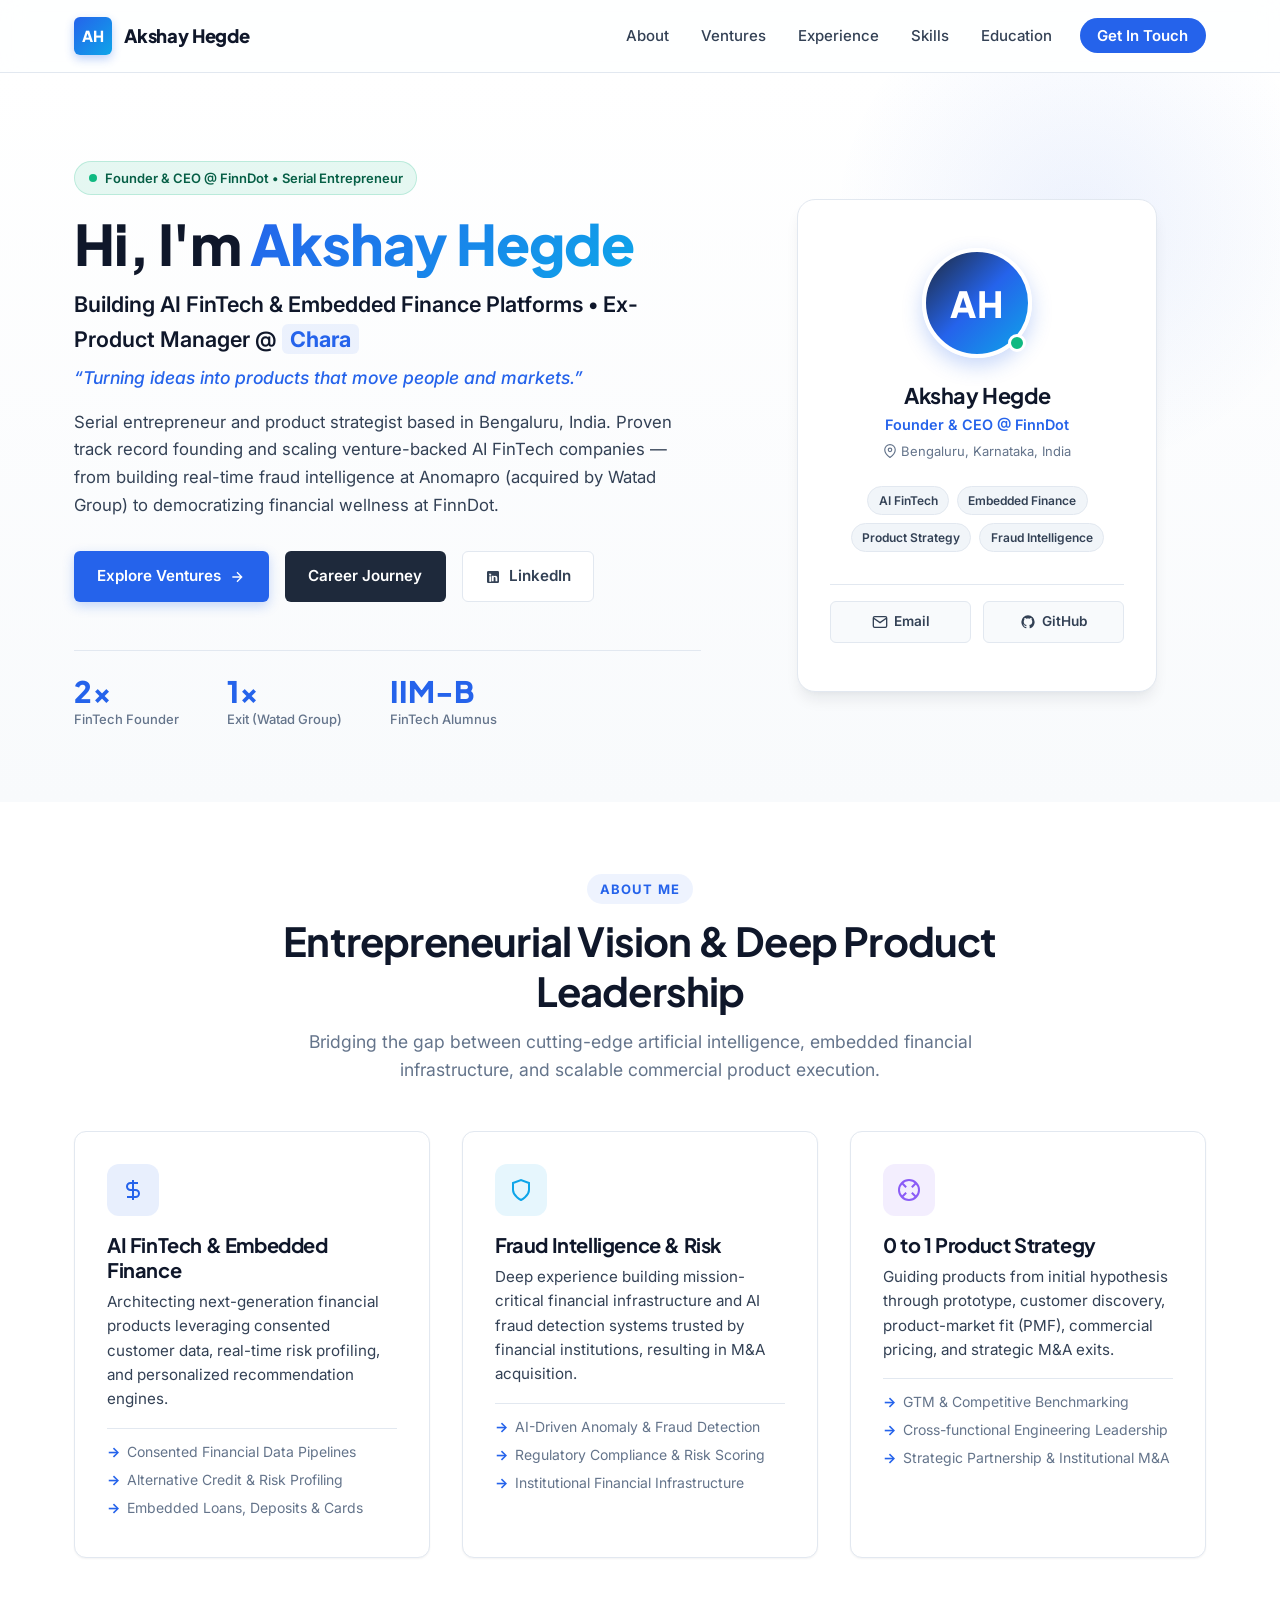
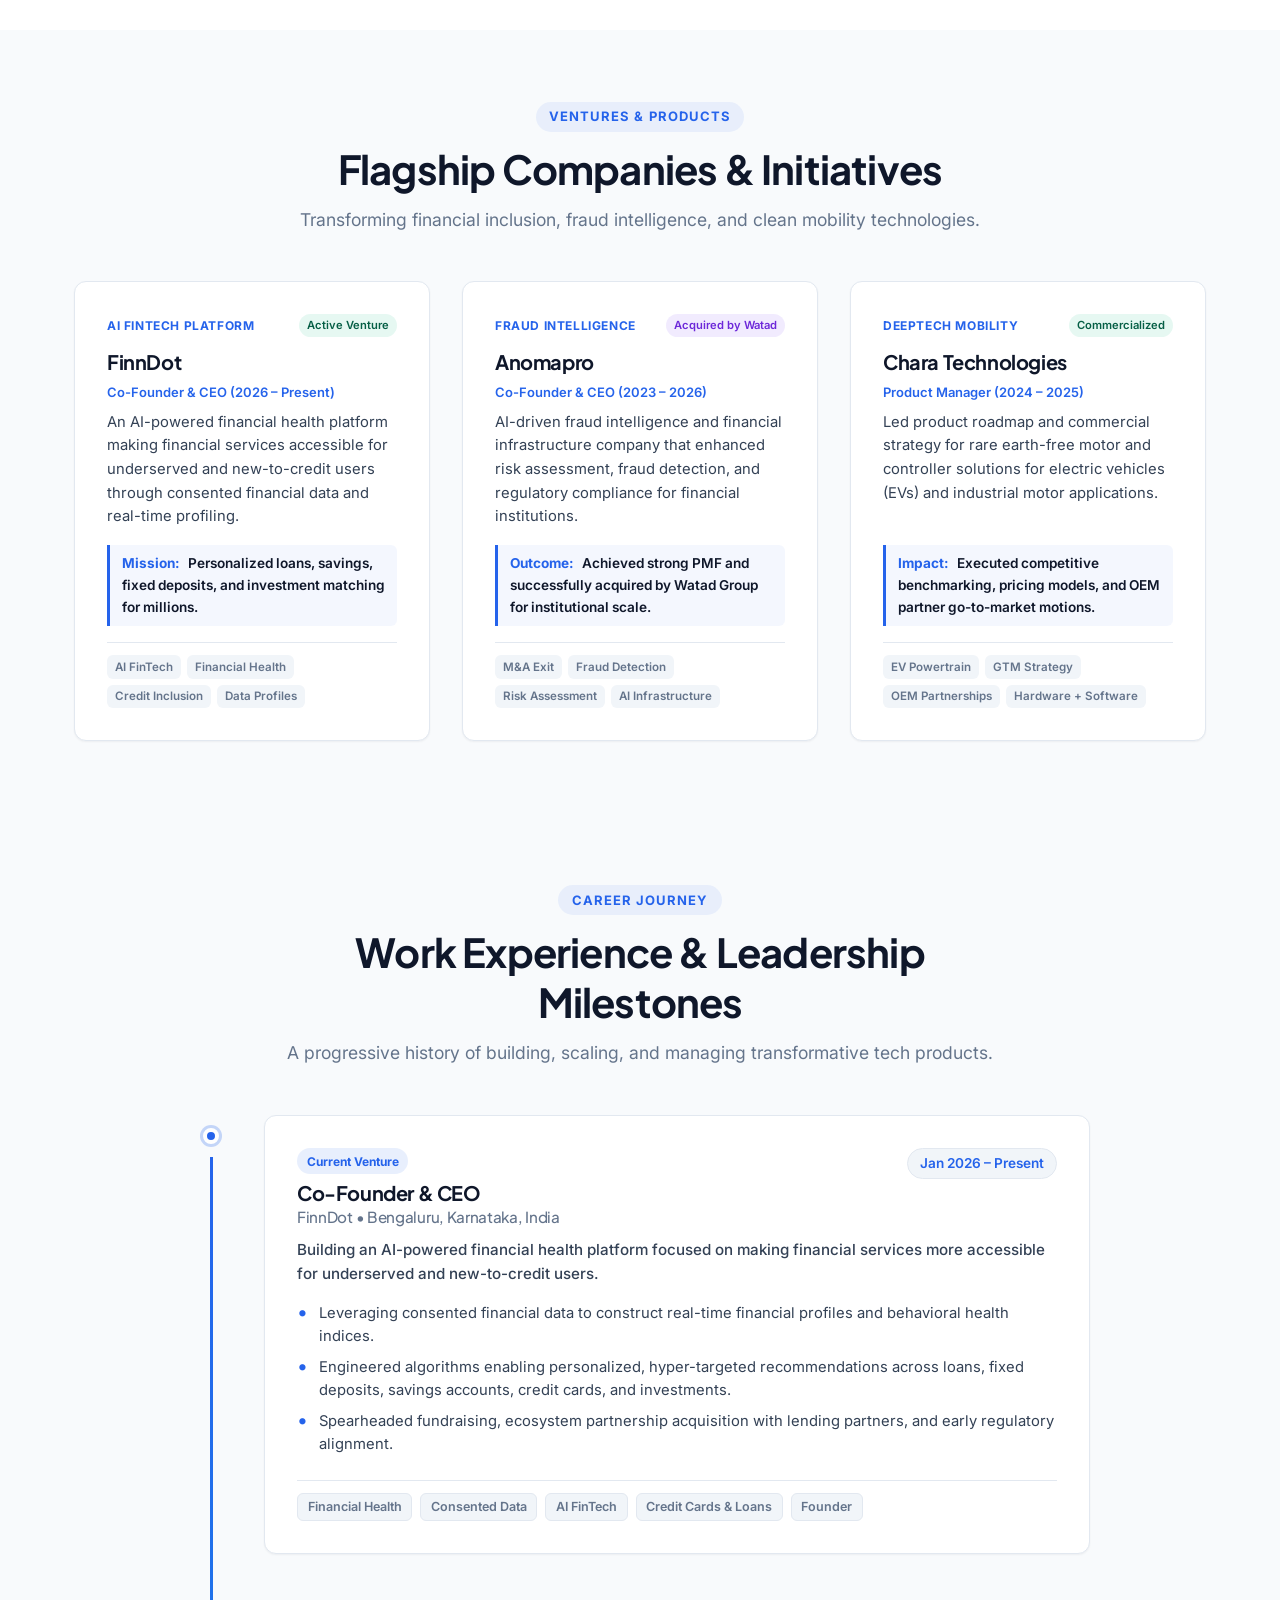
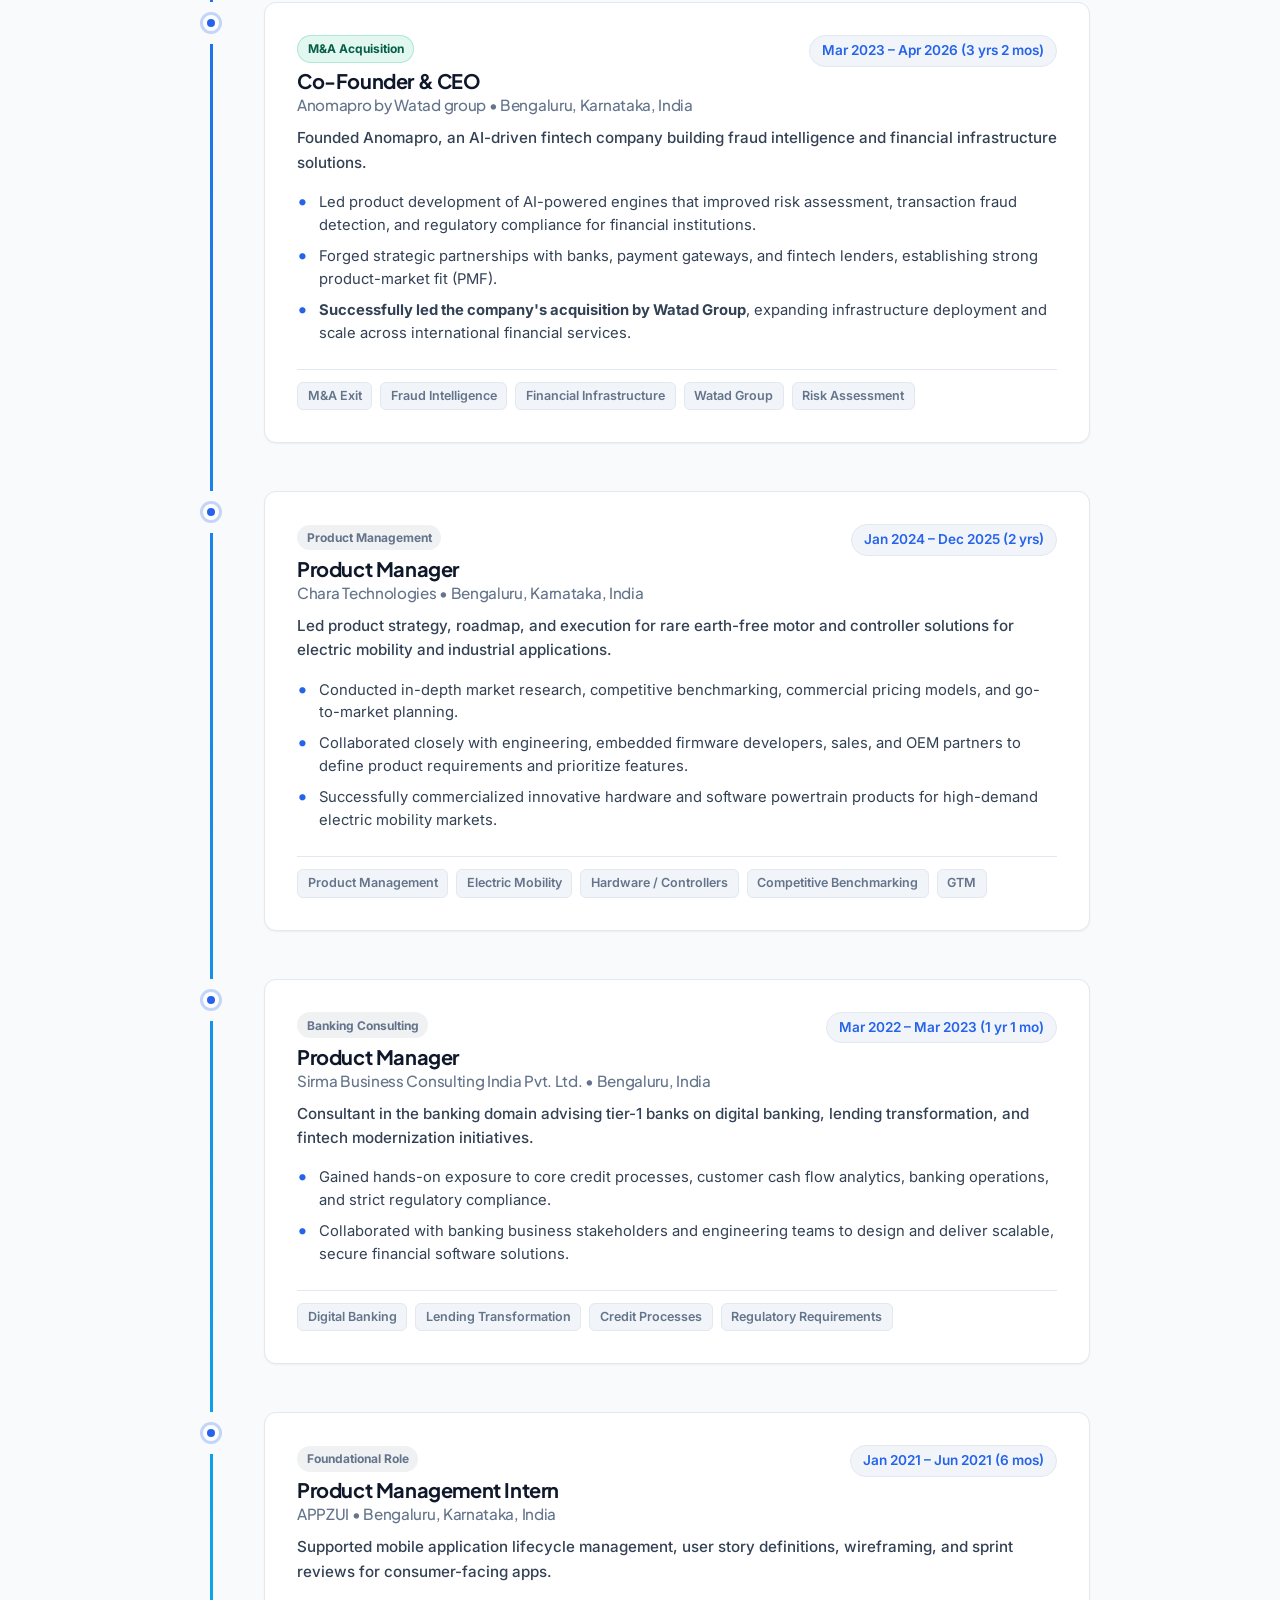
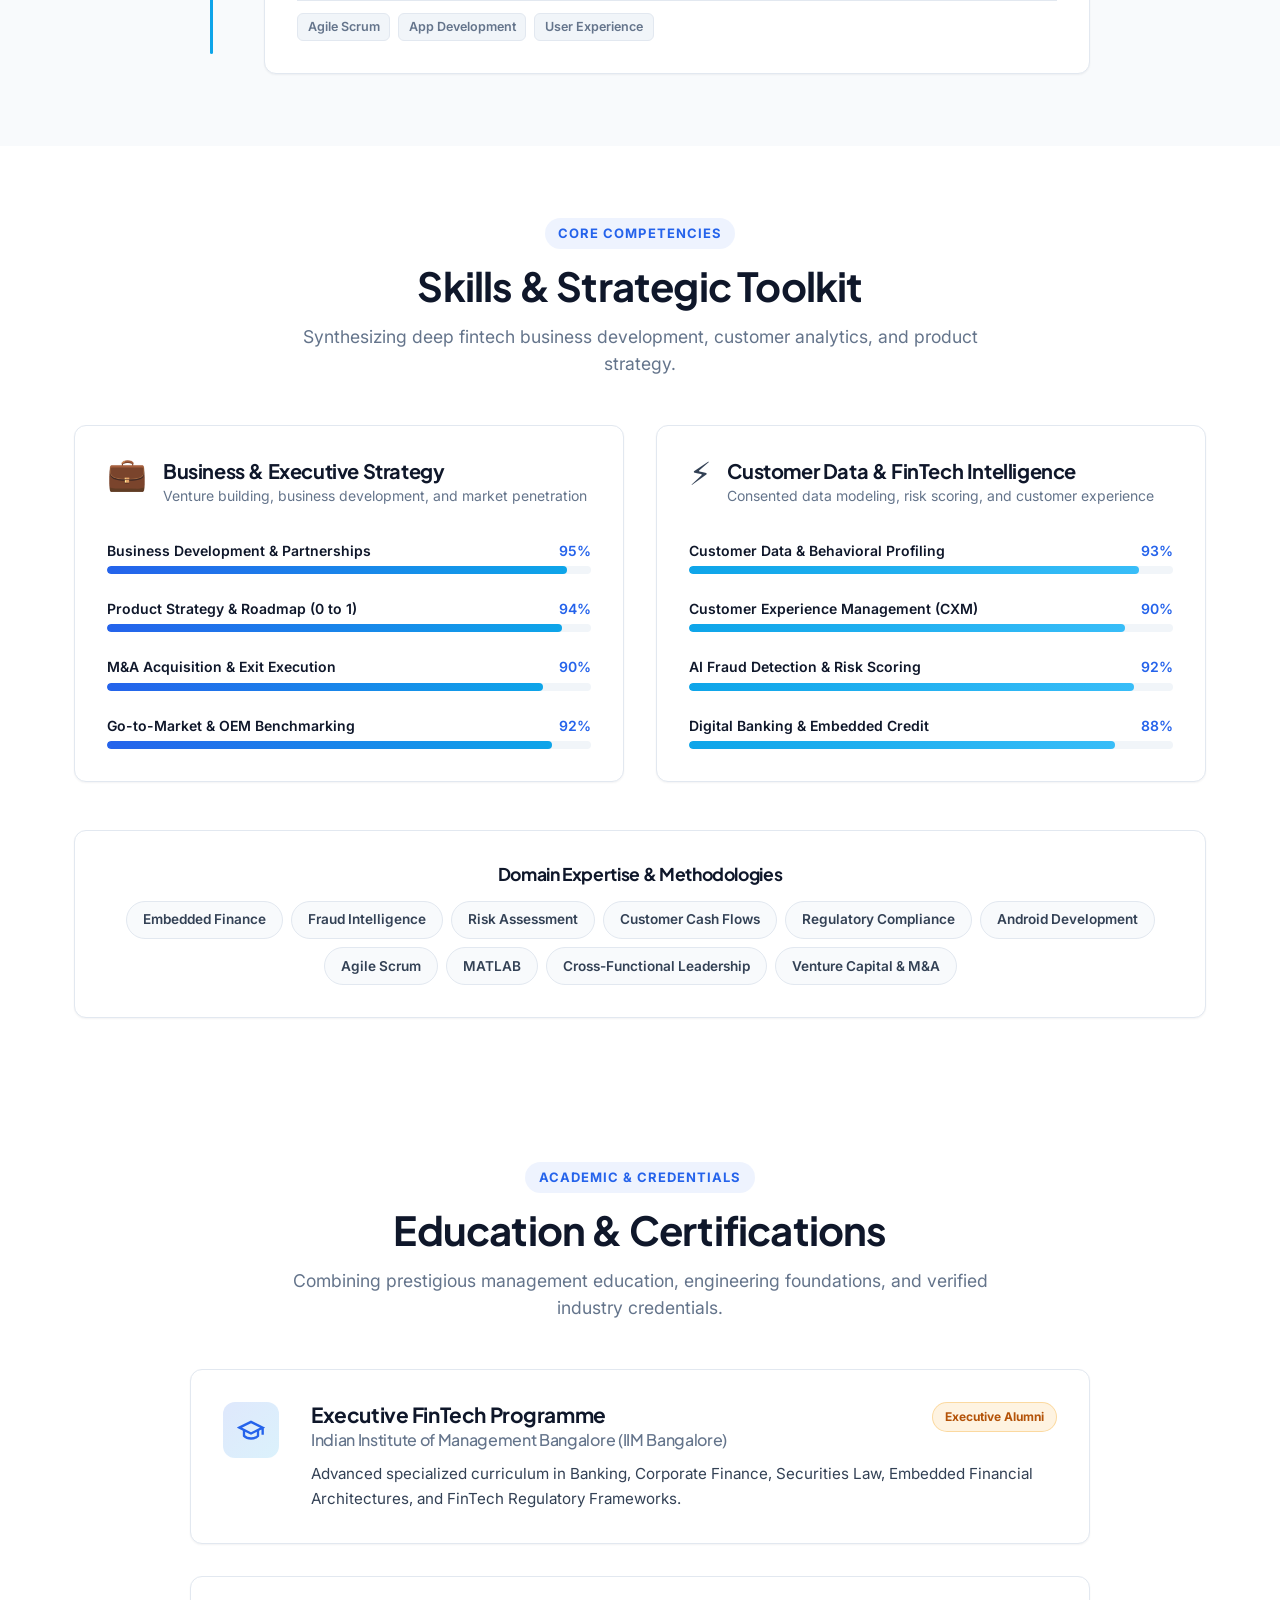
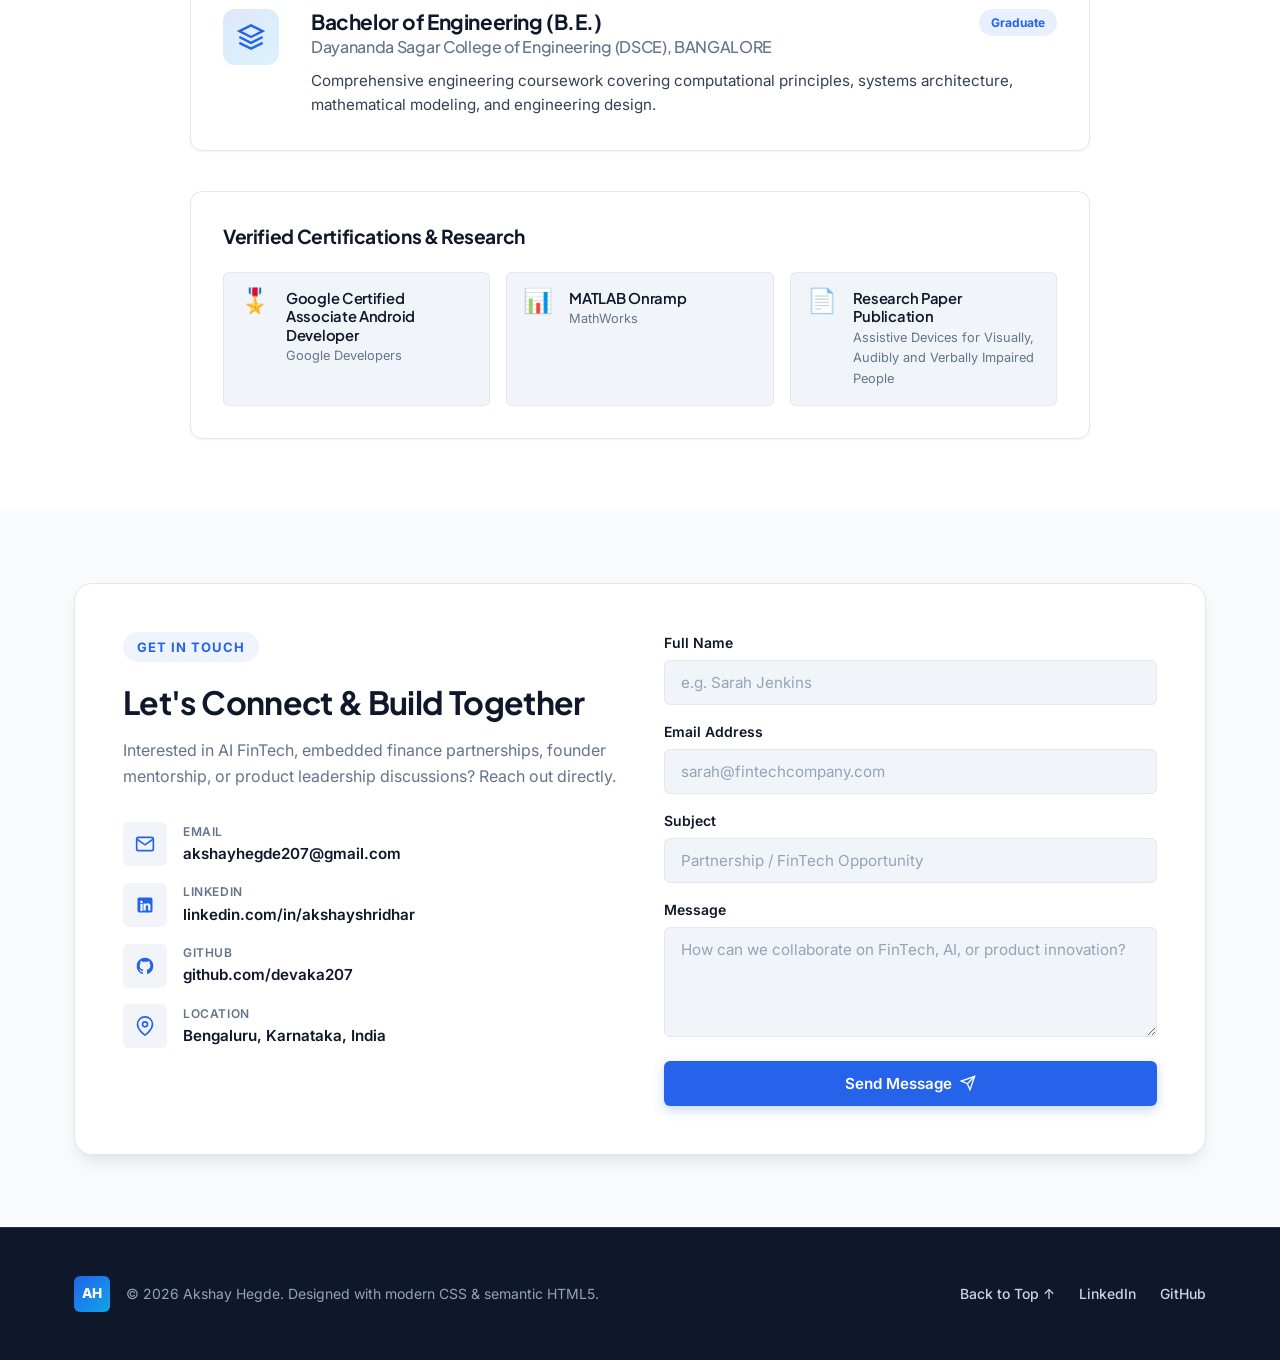
==== commit ad67dfba: "Update profile to Akshay Hegde (akshayshridhar) with ventures, IIM-B, and detailed FinTech experienc" ====
--- a/index.html
+++ b/index.html
@@ -3,10 +3,10 @@
 <head>
   <meta charset="UTF-8">
   <meta name="viewport" content="width=device-width, initial-scale=1.0">
-  <meta name="description" content="Personal Resume & Portfolio Website of Akshay Shridhar - Manager, Growth & GTM Strategy | AI/ML & Data Science Consulting">
-  <title>Akshay Shridhar | Growth & GTM Strategy | Data Science</title>
-
-  <!-- Google Fonts: Plus Jakarta Sans & Inter for clean, modern readability -->
+  <meta name="description" content="Personal Resume & Portfolio Website of Akshay Hegde - Founder & CEO @ FinnDot | Serial Entrepreneur | AI FinTech & Embedded Finance">
+  <title>Akshay Hegde | Founder & CEO @ FinnDot | AI FinTech & Product Strategy</title>
+
+  <!-- Google Fonts: Plus Jakarta Sans (Headings) & Inter (Body) -->
   <link rel="preconnect" href="https://fonts.googleapis.com">
   <link rel="preconnect" href="https://fonts.gstatic.com" crossorigin>
   <link href="https://fonts.googleapis.com/css2?family=Inter:wght@300;400;500;600;700&family=Plus+Jakarta+Sans:wght@500;600;700;800&display=swap" rel="stylesheet">
@@ -20,8 +20,8 @@
   <header id="main-header">
     <div class="nav-container">
       <a href="#hero" class="brand-logo">
-        <span class="logo-mark">AS</span>
-        <span class="logo-text">Akshay Shridhar</span>
+        <span class="logo-mark">AH</span>
+        <span class="logo-text">Akshay Hegde</span>
       </a>
 
       <!-- Mobile Hamburger Button -->
@@ -35,9 +35,9 @@
       <nav id="nav-menu" class="nav-menu">
         <ul class="nav-list">
           <li class="nav-item"><a href="#about" class="nav-link">About</a></li>
+          <li class="nav-item"><a href="#ventures" class="nav-link">Ventures</a></li>
           <li class="nav-item"><a href="#experience" class="nav-link">Experience</a></li>
           <li class="nav-item"><a href="#skills" class="nav-link">Skills</a></li>
-          <li class="nav-item"><a href="#projects" class="nav-link">Projects</a></li>
           <li class="nav-item"><a href="#education" class="nav-link">Education</a></li>
           <li class="nav-item"><a href="#contact" class="nav-link nav-cta">Get In Touch</a></li>
         </ul>
@@ -51,29 +51,32 @@
       <div class="hero-content">
         <div class="badge-pill">
           <span class="pulse-indicator"></span>
-          <span>Available for Strategic Consulting & Leadership</span>
+          <span>Founder & CEO @ FinnDot • Serial Entrepreneur</span>
         </div>
         <h1 class="hero-title">
-          Hi, I'm <span class="text-highlight">Akshay Shridhar</span>
+          Hi, I'm <span class="text-highlight">Akshay Hegde</span>
         </h1>
         <p class="hero-subtitle">
-          Manager – Growth & Go-to-Market (GTM) Strategy at <strong class="company-tag">MathCo</strong>
+          Building AI FinTech & Embedded Finance Platforms • Ex-Product Manager @ <strong class="company-tag">Chara</strong>
+        </p>
+        <p class="hero-quote">
+          &ldquo;Turning ideas into products that move people and markets.&rdquo;
         </p>
         <p class="hero-description">
-          Bridging the gap between deep technical data science, artificial intelligence, and scalable enterprise growth strategy. Specialized in scaling AI/ML advisory services, architecting GTM motions, and unlocking data-driven business impact.
+          Serial entrepreneur and product strategist based in Bengaluru, India. Proven track record founding and scaling venture-backed AI FinTech companies — from building real-time fraud intelligence at Anomapro (acquired by Watad Group) to democratizing financial wellness at FinnDot.
         </p>
 
         <!-- Call to Action Buttons -->
         <div class="hero-actions">
-          <a href="#experience" class="btn btn-primary">
-            <span>Explore Experience</span>
+          <a href="#ventures" class="btn btn-primary">
+            <span>Explore Ventures</span>
             <svg class="btn-icon" width="16" height="16" viewBox="0 0 24 24" fill="none" stroke="currentColor" stroke-width="2"><path d="M5 12h14M12 5l7 7-7 7"/></svg>
           </a>
-          <a href="#contact" class="btn btn-secondary">
-            <span>Contact Me</span>
+          <a href="#experience" class="btn btn-secondary">
+            <span>Career Journey</span>
           </a>
           <a href="https://www.linkedin.com/in/akshayshridhar/" target="_blank" rel="noopener noreferrer" class="btn btn-outline">
-            <svg class="social-icon" width="16" height="16" viewBox="0 0 24 24" fill="currentColor"><path d="M19 3a2 2 0 0 1 2 2v14a2 2 0 0 1-2 2H5a2 2 0 0 1-2-2V5a2 2 0 0 1 2-2h14m-.5 15.5v-5.3a3.26 3.26 0 0 0-3.26-3.26c-.85 0-1.84.52-2.28 1.3v-1.11h-2.79v8.37h2.79v-4.93c0-.77.62-1.4 1.39-1.4a1.4 1.4 0 0 1 1.4 1.4v4.93h2.75M6.46 10.9v8.37H9.2V10.9H6.46M7.83 6.64c-.92 0-1.66.74-1.66 1.66 0 .92.74 1.66 1.66 1.66.92 0 1.66-.74 1.66-1.66 0-.92-.74-1.66-1.66-1.66Z"/></svg>
+            <svg class="social-icon" width="16" height="16" viewBox="0 0 24 24" fill="currentColor"><path d="M19 3a2 2 0 0 1 2 2v14a2 2 0 0 1-2 2H5a2 2 0 0 1-2-2V5a2 2 0 0 1 2-2h14m-.5 15.5v-5.3a3.26 3.26 0 0 0-3.26-3.26c-.85 0-1.84.52-2.28 1.3v-1.11h-2.79v8.37h2.79v-4.93c0-.77.62-1.4 1.39-1.4a1.4 1.4 0 0 1 1.4 1.4v4.93h2.75M6.46 10.9v8.37H9.2V10.9H6.46M7.83 6.64c-.92 0-1.66.74-1.66 1.66 0 .92.74 1.66 1.66 1.66.92 0 1.66-.74 1.66-1.66Z"/></svg>
             <span>LinkedIn</span>
           </a>
         </div>
@@ -81,16 +84,16 @@
         <!-- Metric Highlights Counter -->
         <div class="hero-stats">
           <div class="stat-item">
-            <span class="stat-number">5+</span>
-            <span class="stat-label">Years in Data & Growth</span>
+            <span class="stat-number">2x</span>
+            <span class="stat-label">FinTech Founder</span>
           </div>
           <div class="stat-item">
-            <span class="stat-number">35%+</span>
-            <span class="stat-label">Pipeline Expansion</span>
+            <span class="stat-number">1x</span>
+            <span class="stat-label">Exit (Watad Group)</span>
           </div>
           <div class="stat-item">
-            <span class="stat-number">Global</span>
-            <span class="stat-label">Enterprise Clients</span>
+            <span class="stat-number">IIM-B</span>
+            <span class="stat-label">FinTech Alumnus</span>
           </div>
         </div>
       </div>
@@ -100,28 +103,28 @@
         <div class="profile-card">
           <div class="profile-avatar-container">
             <div class="avatar-gradient-circle">
-              <span class="avatar-initials">AS</span>
+              <span class="avatar-initials">AH</span>
             </div>
             <div class="online-status" title="Active in Bengaluru, India"></div>
           </div>
-          <h3 class="profile-name">Akshay Shridhar</h3>
-          <p class="profile-role">Manager, Growth & GTM Strategy</p>
+          <h3 class="profile-name">Akshay Hegde</h3>
+          <p class="profile-role">Founder & CEO @ FinnDot</p>
           <p class="profile-location">
             <svg width="14" height="14" viewBox="0 0 24 24" fill="none" stroke="currentColor" stroke-width="2"><path d="M21 10c0 7-9 13-9 13s-9-6-9-13a9 9 0 0 1 18 0z"/><circle cx="12" cy="10" r="3"/></svg>
             Bengaluru, Karnataka, India
           </p>
 
           <div class="profile-tags">
-            <span class="tag">GTM Strategy</span>
-            <span class="tag">AI/ML Solutions</span>
-            <span class="tag">Analytics Advisory</span>
-            <span class="tag">Data Science</span>
+            <span class="tag">AI FinTech</span>
+            <span class="tag">Embedded Finance</span>
+            <span class="tag">Product Strategy</span>
+            <span class="tag">Fraud Intelligence</span>
           </div>
 
           <div class="profile-connect">
             <a href="mailto:akshayhegde207@gmail.com" class="profile-link">
               <svg width="16" height="16" viewBox="0 0 24 24" fill="none" stroke="currentColor" stroke-width="2"><path d="M4 4h16c1.1 0 2 .9 2 2v12c0 1.1-.9 2-2 2H4c-1.1 0-2-.9-2-2V6c0-1.1.9-2 2-2z"/><polyline points="22,6 12,13 2,6"/></svg>
-              <span>Get Email</span>
+              <span>Email</span>
             </a>
             <a href="https://github.com/devaka207" target="_blank" rel="noopener noreferrer" class="profile-link">
               <svg width="16" height="16" viewBox="0 0 24 24" fill="currentColor"><path d="M12 2A10 10 0 0 0 2 12c0 4.42 2.87 8.17 6.84 9.5.5.08.66-.23.66-.5v-1.69c-2.77.6-3.36-1.34-3.36-1.34-.46-1.16-1.11-1.47-1.11-1.47-.91-.62.07-.6.07-.6 1 .07 1.53 1.03 1.53 1.03.87 1.52 2.34 1.07 2.91.83.1-.65.35-1.09.63-1.34-2.22-.25-4.55-1.11-4.55-4.92 0-1.11.38-2 1.03-2.71-.1-.25-.45-1.29.1-2.64 0 0 .84-.27 2.75 1.02.79-.22 1.65-.33 2.5-.33.85 0 1.71.11 2.5.33 1.91-1.29 2.75-1.02 2.75-1.02.55 1.35.2 2.39.1 2.64.65.71 1.03 1.6 1.03 2.71 0 3.82-2.34 4.66-4.57 4.91.36.31.69.92.69 1.85V21c0 .27.16.59.67.5C19.14 20.16 22 16.42 22 12A10 10 0 0 0 12 2Z"/></svg>
@@ -138,9 +141,9 @@
     <div class="container">
       <div class="section-header">
         <span class="section-tag">About Me</span>
-        <h2 class="section-title">Strategic Mindset with Deep Technical Roots</h2>
+        <h2 class="section-title">Entrepreneurial Vision & Deep Product Leadership</h2>
         <p class="section-subtitle">
-          Transforming complex artificial intelligence, data engineering, and predictive algorithms into clear, actionable, revenue-generating commercial solutions.
+          Bridging the gap between cutting-edge artificial intelligence, embedded financial infrastructure, and scalable commercial product execution.
         </p>
       </div>
 
@@ -148,50 +151,132 @@
         <!-- Feature Card 1 -->
         <article class="card feature-card">
           <div class="card-icon-wrapper bg-blue-subtle">
-            <svg class="card-icon" width="24" height="24" viewBox="0 0 24 24" fill="none" stroke="currentColor" stroke-width="2"><path d="M22 12h-4l-3 9L9 3l-3 9H2"/></svg>
-          </div>
-          <h3 class="card-title">Go-to-Market Strategy</h3>
+            <svg class="card-icon" width="24" height="24" viewBox="0 0 24 24" fill="none" stroke="currentColor" stroke-width="2"><path d="M12 2v20M17 5H9.5a3.5 3.5 0 0 0 0 7h5a3.5 3.5 0 0 1 0 7H6"/></svg>
+          </div>
+          <h3 class="card-title">AI FinTech & Embedded Finance</h3>
           <p class="card-body">
-            Formulating aggressive go-to-market motions, target account mapping, and high-impact commercial propositions for next-gen data science and enterprise AI initiatives.
+            Architecting next-generation financial products leveraging consented customer data, real-time risk profiling, and personalized recommendation engines.
           </p>
           <ul class="card-list">
-            <li>Enterprise Account Penetration</li>
-            <li>Value Proposition Architecture</li>
-            <li>Commercial Pricing & Packaging</li>
+            <li>Consented Financial Data Pipelines</li>
+            <li>Alternative Credit & Risk Profiling</li>
+            <li>Embedded Loans, Deposits & Cards</li>
           </ul>
         </article>
 
         <!-- Feature Card 2 -->
         <article class="card feature-card">
           <div class="card-icon-wrapper bg-cyan-subtle">
-            <svg class="card-icon" width="24" height="24" viewBox="0 0 24 24" fill="none" stroke="currentColor" stroke-width="2"><rect x="2" y="3" width="20" height="14" rx="2" ry="2"/><line x1="8" y1="21" x2="16" y2="21"/><line x1="12" y1="17" x2="12" y2="21"/></svg>
-          </div>
-          <h3 class="card-title">Data Science & AI Advisory</h3>
+            <svg class="card-icon" width="24" height="24" viewBox="0 0 24 24" fill="none" stroke="currentColor" stroke-width="2"><path d="M12 22s8-4 8-10V5l-8-3-8 3v7c0 6 8 10 8 10z"/></svg>
+          </div>
+          <h3 class="card-title">Fraud Intelligence & Risk</h3>
           <p class="card-body">
-            Grounded in hands-on data science experience, translating intricate machine learning models and generative AI capabilities into business language and ROI metrics.
+            Deep experience building mission-critical financial infrastructure and AI fraud detection systems trusted by financial institutions, resulting in M&A acquisition.
           </p>
           <ul class="card-list">
-            <li>Machine Learning & Forecasting</li>
-            <li>Generative AI & LLM Workflows</li>
-            <li>Enterprise Analytics Consulting</li>
+            <li>AI-Driven Anomaly & Fraud Detection</li>
+            <li>Regulatory Compliance & Risk Scoring</li>
+            <li>Institutional Financial Infrastructure</li>
           </ul>
         </article>
 
         <!-- Feature Card 3 -->
         <article class="card feature-card">
           <div class="card-icon-wrapper bg-indigo-subtle">
-            <svg class="card-icon" width="24" height="24" viewBox="0 0 24 24" fill="none" stroke="currentColor" stroke-width="2"><path d="M17 21v-2a4 4 0 0 0-4-4H5a4 4 0 0 0-4 4v2"/><circle cx="9" cy="7" r="4"/><path d="M23 21v-2a4 4 0 0 0-3-3.87"/><path d="M16 3.13a4 4 0 0 1 0 7.75"/></svg>
-          </div>
-          <h3 class="card-title">Cross-Functional Leadership</h3>
+            <svg class="card-icon" width="24" height="24" viewBox="0 0 24 24" fill="none" stroke="currentColor" stroke-width="2"><circle cx="12" cy="12" r="10"/><path d="m4.93 4.93 4.24 4.24M14.83 9.17l4.24-4.24M14.83 14.83l4.24 4.24M9.17 14.83l-4.24 4.24"/></svg>
+          </div>
+          <h3 class="card-title">0 to 1 Product Strategy</h3>
           <p class="card-body">
-            Bridging technical engineering teams, data architects, corporate executives, and client leadership to deliver coherent programs that drive sustained expansion.
+            Guiding products from initial hypothesis through prototype, customer discovery, product-market fit (PMF), commercial pricing, and strategic M&A exits.
           </p>
           <ul class="card-list">
-            <li>Stakeholder Alignment</li>
-            <li>Solution Co-Innovation</li>
-            <li>Agile Execution & Delivery</li>
+            <li>GTM & Competitive Benchmarking</li>
+            <li>Cross-functional Engineering Leadership</li>
+            <li>Strategic Partnership & Institutional M&A</li>
           </ul>
         </article>
+      </div>
+    </div>
+  </section>
+
+  <!-- Featured Ventures Section -->
+  <section id="ventures" class="section ventures-section">
+    <div class="container">
+      <div class="section-header">
+        <span class="section-tag">Ventures & Products</span>
+        <h2 class="section-title">Flagship Companies & Initiatives</h2>
+        <p class="section-subtitle">Transforming financial inclusion, fraud intelligence, and clean mobility technologies.</p>
+      </div>
+
+      <div class="grid grid-3">
+        <!-- Venture Card 1 -->
+        <div class="card project-card">
+          <div class="project-header">
+            <span class="project-category">AI FinTech Platform</span>
+            <div class="project-status">Active Venture</div>
+          </div>
+          <h3 class="project-title">FinnDot</h3>
+          <p class="project-role-tag">Co-Founder & CEO (2026 – Present)</p>
+          <p class="project-description">
+            An AI-powered financial health platform making financial services accessible for underserved and new-to-credit users through consented financial data and real-time profiling.
+          </p>
+          <div class="project-impact">
+            <span class="impact-label">Mission:</span>
+            <span class="impact-value">Personalized loans, savings, fixed deposits, and investment matching for millions.</span>
+          </div>
+          <div class="project-stack">
+            <span class="mini-tag">AI FinTech</span>
+            <span class="mini-tag">Financial Health</span>
+            <span class="mini-tag">Credit Inclusion</span>
+            <span class="mini-tag">Data Profiles</span>
+          </div>
+        </div>
+
+        <!-- Venture Card 2 -->
+        <div class="card project-card">
+          <div class="project-header">
+            <span class="project-category">Fraud Intelligence</span>
+            <div class="project-status status-acquired">Acquired by Watad</div>
+          </div>
+          <h3 class="project-title">Anomapro</h3>
+          <p class="project-role-tag">Co-Founder & CEO (2023 – 2026)</p>
+          <p class="project-description">
+            AI-driven fraud intelligence and financial infrastructure company that enhanced risk assessment, fraud detection, and regulatory compliance for financial institutions.
+          </p>
+          <div class="project-impact">
+            <span class="impact-label">Outcome:</span>
+            <span class="impact-value">Achieved strong PMF and successfully acquired by Watad Group for institutional scale.</span>
+          </div>
+          <div class="project-stack">
+            <span class="mini-tag">M&A Exit</span>
+            <span class="mini-tag">Fraud Detection</span>
+            <span class="mini-tag">Risk Assessment</span>
+            <span class="mini-tag">AI Infrastructure</span>
+          </div>
+        </div>
+
+        <!-- Venture Card 3 -->
+        <div class="card project-card">
+          <div class="project-header">
+            <span class="project-category">DeepTech Mobility</span>
+            <div class="project-status">Commercialized</div>
+          </div>
+          <h3 class="project-title">Chara Technologies</h3>
+          <p class="project-role-tag">Product Manager (2024 – 2025)</p>
+          <p class="project-description">
+            Led product roadmap and commercial strategy for rare earth-free motor and controller solutions for electric vehicles (EVs) and industrial motor applications.
+          </p>
+          <div class="project-impact">
+            <span class="impact-label">Impact:</span>
+            <span class="impact-value">Executed competitive benchmarking, pricing models, and OEM partner go-to-market motions.</span>
+          </div>
+          <div class="project-stack">
+            <span class="mini-tag">EV Powertrain</span>
+            <span class="mini-tag">GTM Strategy</span>
+            <span class="mini-tag">OEM Partnerships</span>
+            <span class="mini-tag">Hardware + Software</span>
+          </div>
+        </div>
       </div>
     </div>
   </section>
@@ -201,12 +286,12 @@
     <div class="container">
       <div class="section-header">
         <span class="section-tag">Career Journey</span>
-        <h2 class="section-title">Work Experience & Key Accomplishments</h2>
-        <p class="section-subtitle">A track record of technical rigor and commercial expansion in modern data ecosystems.</p>
+        <h2 class="section-title">Work Experience & Leadership Milestones</h2>
+        <p class="section-subtitle">A progressive history of building, scaling, and managing transformative tech products.</p>
       </div>
 
       <div class="timeline">
-        <!-- Experience Item 1 -->
+        <!-- Experience Item 1: FinnDot -->
         <div class="timeline-item">
           <div class="timeline-marker">
             <span class="marker-dot"></span>
@@ -214,32 +299,31 @@
           <div class="timeline-card card">
             <div class="timeline-header">
               <div>
-                <span class="timeline-badge">Current Role</span>
-                <h3 class="timeline-role">Manager – Growth & GTM Strategy</h3>
-                <h4 class="timeline-company">MathCo (The MathCompany) • Bengaluru, India</h4>
-              </div>
-              <span class="timeline-date">2022 – Present</span>
+                <span class="timeline-badge">Current Venture</span>
+                <h3 class="timeline-role">Co-Founder & CEO</h3>
+                <h4 class="timeline-company">FinnDot • Bengaluru, Karnataka, India</h4>
+              </div>
+              <span class="timeline-date">Jan 2026 – Present</span>
             </div>
             <p class="timeline-summary">
-              Lead the global Go-to-Market (GTM) strategy for enterprise analytics, data engineering, and generative AI practices, collaborating with executive stakeholders to capture market share.
+              Building an AI-powered financial health platform focused on making financial services more accessible for underserved and new-to-credit users.
             </p>
             <ul class="timeline-points">
-              <li>Spearheaded strategic market expansion initiatives, resulting in a <strong>35%+ growth</strong> in enterprise pipeline opportunities across North America and European markets.</li>
-              <li>Engineered high-conversion narrative decks, POC frameworks, and ROI models for Fortune 500 decision-makers evaluating generative AI and ML consulting services.</li>
-              <li>Partnered directly with Principal Data Scientists and Practice Leads to structure custom client offerings in predictive modeling and big data analytics.</li>
-              <li>Institutionalized competitive intelligence playbooks that halved sales enablement cycles and elevated win rates in competitive RFPs.</li>
+              <li>Leveraging consented financial data to construct real-time financial profiles and behavioral health indices.</li>
+              <li>Engineered algorithms enabling personalized, hyper-targeted recommendations across loans, fixed deposits, savings accounts, credit cards, and investments.</li>
+              <li>Spearheaded fundraising, ecosystem partnership acquisition with lending partners, and early regulatory alignment.</li>
             </ul>
             <div class="item-tags">
-              <span class="tech-tag">GTM Strategy</span>
-              <span class="tech-tag">GenAI Advisory</span>
-              <span class="tech-tag">Enterprise Sales</span>
-              <span class="tech-tag">Analytics Consulting</span>
-              <span class="tech-tag">Pipeline Acceleration</span>
-            </div>
-          </div>
-        </div>
-
-        <!-- Experience Item 2 -->
+              <span class="tech-tag">Financial Health</span>
+              <span class="tech-tag">Consented Data</span>
+              <span class="tech-tag">AI FinTech</span>
+              <span class="tech-tag">Credit Cards & Loans</span>
+              <span class="tech-tag">Founder</span>
+            </div>
+          </div>
+        </div>
+
+        <!-- Experience Item 2: Anomapro by Watad group -->
         <div class="timeline-item">
           <div class="timeline-marker">
             <span class="marker-dot"></span>
@@ -247,28 +331,113 @@
           <div class="timeline-card card">
             <div class="timeline-header">
               <div>
-                <span class="timeline-badge badge-secondary">Technical Foundation</span>
-                <h3 class="timeline-role">Data Scientist</h3>
-                <h4 class="timeline-company">MathCo (The MathCompany) • Bengaluru, India</h4>
-              </div>
-              <span class="timeline-date">2021 – 2022</span>
+                <span class="timeline-badge badge-success">M&A Acquisition</span>
+                <h3 class="timeline-role">Co-Founder & CEO</h3>
+                <h4 class="timeline-company">Anomapro by Watad group • Bengaluru, Karnataka, India</h4>
+              </div>
+              <span class="timeline-date">Mar 2023 – Apr 2026 (3 yrs 2 mos)</span>
             </div>
             <p class="timeline-summary">
-              Developed and deployed statistical modeling, forecasting algorithms, and exploratory data pipelines solving real-world enterprise supply chain and customer intelligence problems.
+              Founded Anomapro, an AI-driven fintech company building fraud intelligence and financial infrastructure solutions.
             </p>
             <ul class="timeline-points">
-              <li>Engineered end-to-end machine learning workflows in <strong>Python & SQL</strong>, boosting client forecast accuracy by over 18%.</li>
-              <li>Executed comprehensive exploratory data analysis (EDA) and feature engineering on multi-terabyte transactional datasets.</li>
-              <li>Constructed interactive executive dashboards in Tableau and Power BI that streamlined weekly commercial reporting for enterprise partners.</li>
-              <li>Bridged communication between client technical teams and business managers, translating raw statistical findings into executive summaries.</li>
+              <li>Led product development of AI-powered engines that improved risk assessment, transaction fraud detection, and regulatory compliance for financial institutions.</li>
+              <li>Forged strategic partnerships with banks, payment gateways, and fintech lenders, establishing strong product-market fit (PMF).</li>
+              <li><strong>Successfully led the company's acquisition by Watad Group</strong>, expanding infrastructure deployment and scale across international financial services.</li>
             </ul>
             <div class="item-tags">
-              <span class="tech-tag">Python</span>
-              <span class="tech-tag">SQL</span>
-              <span class="tech-tag">Machine Learning</span>
-              <span class="tech-tag">Exploratory Data Analysis</span>
-              <span class="tech-tag">Tableau</span>
-              <span class="tech-tag">Predictive Modeling</span>
+              <span class="tech-tag">M&A Exit</span>
+              <span class="tech-tag">Fraud Intelligence</span>
+              <span class="tech-tag">Financial Infrastructure</span>
+              <span class="tech-tag">Watad Group</span>
+              <span class="tech-tag">Risk Assessment</span>
+            </div>
+          </div>
+        </div>
+
+        <!-- Experience Item 3: Chara Technologies -->
+        <div class="timeline-item">
+          <div class="timeline-marker">
+            <span class="marker-dot"></span>
+          </div>
+          <div class="timeline-card card">
+            <div class="timeline-header">
+              <div>
+                <span class="timeline-badge badge-secondary">Product Management</span>
+                <h3 class="timeline-role">Product Manager</h3>
+                <h4 class="timeline-company">Chara Technologies • Bengaluru, Karnataka, India</h4>
+              </div>
+              <span class="timeline-date">Jan 2024 – Dec 2025 (2 yrs)</span>
+            </div>
+            <p class="timeline-summary">
+              Led product strategy, roadmap, and execution for rare earth-free motor and controller solutions for electric mobility and industrial applications.
+            </p>
+            <ul class="timeline-points">
+              <li>Conducted in-depth market research, competitive benchmarking, commercial pricing models, and go-to-market planning.</li>
+              <li>Collaborated closely with engineering, embedded firmware developers, sales, and OEM partners to define product requirements and prioritize features.</li>
+              <li>Successfully commercialized innovative hardware and software powertrain products for high-demand electric mobility markets.</li>
+            </ul>
+            <div class="item-tags">
+              <span class="tech-tag">Product Management</span>
+              <span class="tech-tag">Electric Mobility</span>
+              <span class="tech-tag">Hardware / Controllers</span>
+              <span class="tech-tag">Competitive Benchmarking</span>
+              <span class="tech-tag">GTM</span>
+            </div>
+          </div>
+        </div>
+
+        <!-- Experience Item 4: Sirma Business Consulting -->
+        <div class="timeline-item">
+          <div class="timeline-marker">
+            <span class="marker-dot"></span>
+          </div>
+          <div class="timeline-card card">
+            <div class="timeline-header">
+              <div>
+                <span class="timeline-badge badge-secondary">Banking Consulting</span>
+                <h3 class="timeline-role">Product Manager</h3>
+                <h4 class="timeline-company">Sirma Business Consulting India Pvt. Ltd. • Bengaluru, India</h4>
+              </div>
+              <span class="timeline-date">Mar 2022 – Mar 2023 (1 yr 1 mo)</span>
+            </div>
+            <p class="timeline-summary">
+              Consultant in the banking domain advising tier-1 banks on digital banking, lending transformation, and fintech modernization initiatives.
+            </p>
+            <ul class="timeline-points">
+              <li>Gained hands-on exposure to core credit processes, customer cash flow analytics, banking operations, and strict regulatory compliance.</li>
+              <li>Collaborated with banking business stakeholders and engineering teams to design and deliver scalable, secure financial software solutions.</li>
+            </ul>
+            <div class="item-tags">
+              <span class="tech-tag">Digital Banking</span>
+              <span class="tech-tag">Lending Transformation</span>
+              <span class="tech-tag">Credit Processes</span>
+              <span class="tech-tag">Regulatory Requirements</span>
+            </div>
+          </div>
+        </div>
+
+        <!-- Experience Item 5: APPZUI -->
+        <div class="timeline-item">
+          <div class="timeline-marker">
+            <span class="marker-dot"></span>
+          </div>
+          <div class="timeline-card card">
+            <div class="timeline-header">
+              <div>
+                <span class="timeline-badge badge-secondary">Foundational Role</span>
+                <h3 class="timeline-role">Product Management Intern</h3>
+                <h4 class="timeline-company">APPZUI • Bengaluru, Karnataka, India</h4>
+              </div>
+              <span class="timeline-date">Jan 2021 – Jun 2021 (6 mos)</span>
+            </div>
+            <p class="timeline-summary">
+              Supported mobile application lifecycle management, user story definitions, wireframing, and sprint reviews for consumer-facing apps.
+            </p>
+            <div class="item-tags">
+              <span class="tech-tag">Agile Scrum</span>
+              <span class="tech-tag">App Development</span>
+              <span class="tech-tag">User Experience</span>
             </div>
           </div>
         </div>
@@ -282,23 +451,23 @@
       <div class="section-header">
         <span class="section-tag">Core Competencies</span>
         <h2 class="section-title">Skills & Strategic Toolkit</h2>
-        <p class="section-subtitle">A balanced fusion of corporate strategy, data acumen, and modern technology frameworks.</p>
+        <p class="section-subtitle">Synthesizing deep fintech business development, customer analytics, and product strategy.</p>
       </div>
 
       <div class="grid grid-2">
         <!-- Skill Category 1 -->
         <div class="skill-group-card card">
           <div class="skill-category-header">
-            <div class="category-icon">🚀</div>
+            <div class="category-icon">💼</div>
             <div>
-              <h3 class="category-title">Growth & GTM Strategy</h3>
-              <p class="category-description">Commercial execution, market positioning, and revenue acceleration</p>
+              <h3 class="category-title">Business & Executive Strategy</h3>
+              <p class="category-description">Venture building, business development, and market penetration</p>
             </div>
           </div>
           <div class="skills-list">
             <div class="skill-bar-wrapper">
               <div class="skill-meta">
-                <span class="skill-name">GTM Strategy & Market Entry</span>
+                <span class="skill-name">Business Development & Partnerships</span>
                 <span class="skill-percent">95%</span>
               </div>
               <div class="skill-track">
@@ -308,7 +477,17 @@
 
             <div class="skill-bar-wrapper">
               <div class="skill-meta">
-                <span class="skill-name">Enterprise Deal Structuring & Advisory</span>
+                <span class="skill-name">Product Strategy & Roadmap (0 to 1)</span>
+                <span class="skill-percent">94%</span>
+              </div>
+              <div class="skill-track">
+                <div class="skill-progress" style="width: 94%;"></div>
+              </div>
+            </div>
+
+            <div class="skill-bar-wrapper">
+              <div class="skill-meta">
+                <span class="skill-name">M&A Acquisition & Exit Execution</span>
                 <span class="skill-percent">90%</span>
               </div>
               <div class="skill-track">
@@ -318,21 +497,11 @@
 
             <div class="skill-bar-wrapper">
               <div class="skill-meta">
-                <span class="skill-name">Market & Competitive Intelligence</span>
+                <span class="skill-name">Go-to-Market & OEM Benchmarking</span>
                 <span class="skill-percent">92%</span>
               </div>
               <div class="skill-track">
                 <div class="skill-progress" style="width: 92%;"></div>
-              </div>
-            </div>
-
-            <div class="skill-bar-wrapper">
-              <div class="skill-meta">
-                <span class="skill-name">Client Relationship Management & Leadership</span>
-                <span class="skill-percent">88%</span>
-              </div>
-              <div class="skill-track">
-                <div class="skill-progress" style="width: 88%;"></div>
               </div>
             </div>
           </div>
@@ -341,161 +510,86 @@
         <!-- Skill Category 2 -->
         <div class="skill-group-card card">
           <div class="skill-category-header">
-            <div class="category-icon">🤖</div>
+            <div class="category-icon">⚡</div>
             <div>
-              <h3 class="category-title">Data Science & AI Technologies</h3>
-              <p class="category-description">Applied machine learning, generative models, and analytics tooling</p>
+              <h3 class="category-title">Customer Data & FinTech Intelligence</h3>
+              <p class="category-description">Consented data modeling, risk scoring, and customer experience</p>
             </div>
           </div>
           <div class="skills-list">
             <div class="skill-bar-wrapper">
               <div class="skill-meta">
-                <span class="skill-name">Generative AI & LLM Advisory</span>
+                <span class="skill-name">Customer Data & Behavioral Profiling</span>
+                <span class="skill-percent">93%</span>
+              </div>
+              <div class="skill-track">
+                <div class="skill-progress bg-accent" style="width: 93%;"></div>
+              </div>
+            </div>
+
+            <div class="skill-bar-wrapper">
+              <div class="skill-meta">
+                <span class="skill-name">Customer Experience Management (CXM)</span>
+                <span class="skill-percent">90%</span>
+              </div>
+              <div class="skill-track">
+                <div class="skill-progress bg-accent" style="width: 90%;"></div>
+              </div>
+            </div>
+
+            <div class="skill-bar-wrapper">
+              <div class="skill-meta">
+                <span class="skill-name">AI Fraud Detection & Risk Scoring</span>
+                <span class="skill-percent">92%</span>
+              </div>
+              <div class="skill-track">
+                <div class="skill-progress bg-accent" style="width: 92%;"></div>
+              </div>
+            </div>
+
+            <div class="skill-bar-wrapper">
+              <div class="skill-meta">
+                <span class="skill-name">Digital Banking & Embedded Credit</span>
                 <span class="skill-percent">88%</span>
               </div>
               <div class="skill-track">
                 <div class="skill-progress bg-accent" style="width: 88%;"></div>
               </div>
             </div>
-
-            <div class="skill-bar-wrapper">
-              <div class="skill-meta">
-                <span class="skill-name">Machine Learning & Predictive Modeling</span>
-                <span class="skill-percent">85%</span>
-              </div>
-              <div class="skill-track">
-                <div class="skill-progress bg-accent" style="width: 85%;"></div>
-              </div>
-            </div>
-
-            <div class="skill-bar-wrapper">
-              <div class="skill-meta">
-                <span class="skill-name">Python, SQL & Data Pipelines</span>
-                <span class="skill-percent">85%</span>
-              </div>
-              <div class="skill-track">
-                <div class="skill-progress bg-accent" style="width: 85%;"></div>
-              </div>
-            </div>
-
-            <div class="skill-bar-wrapper">
-              <div class="skill-meta">
-                <span class="skill-name">Business Intelligence (Tableau, Power BI)</span>
-                <span class="skill-percent">90%</span>
-              </div>
-              <div class="skill-track">
-                <div class="skill-progress bg-accent" style="width: 90%;"></div>
-              </div>
-            </div>
-          </div>
-        </div>
-      </div>
-
-      <!-- Additional Badges Cloud -->
+          </div>
+        </div>
+      </div>
+
+      <!-- Domain Badges Cloud -->
       <div class="skills-cloud card">
-        <h4 class="cloud-title">Domain Expertise & Frameworks</h4>
+        <h4 class="cloud-title">Domain Expertise & Methodologies</h4>
         <div class="badge-container">
-          <span class="cloud-badge">Analytics Consulting</span>
-          <span class="cloud-badge">Generative AI Use-Cases</span>
-          <span class="cloud-badge">Customer Retention (Churn)</span>
-          <span class="cloud-badge">Revenue Forecasting</span>
-          <span class="cloud-badge">SaaS Growth Economics</span>
-          <span class="cloud-badge">Cloud Analytics (AWS/Azure/GCP)</span>
+          <span class="cloud-badge">Embedded Finance</span>
+          <span class="cloud-badge">Fraud Intelligence</span>
+          <span class="cloud-badge">Risk Assessment</span>
+          <span class="cloud-badge">Customer Cash Flows</span>
+          <span class="cloud-badge">Regulatory Compliance</span>
+          <span class="cloud-badge">Android Development</span>
           <span class="cloud-badge">Agile Scrum</span>
-          <span class="cloud-badge">Executive Presentations</span>
-          <span class="cloud-badge">Cross-Functional Roadmapping</span>
+          <span class="cloud-badge">MATLAB</span>
+          <span class="cloud-badge">Cross-Functional Leadership</span>
+          <span class="cloud-badge">Venture Capital & M&A</span>
         </div>
       </div>
     </div>
   </section>
 
-  <!-- Featured Strategic Projects Section -->
-  <section id="projects" class="section projects-section">
-    <div class="container">
-      <div class="section-header">
-        <span class="section-tag">Case Studies</span>
-        <h2 class="section-title">Featured Initiatives & Projects</h2>
-        <p class="section-subtitle">Real-world initiatives delivering tangible commercial and analytical outcomes.</p>
-      </div>
-
-      <div class="grid grid-3">
-        <!-- Project Card 1 -->
-        <div class="card project-card">
-          <div class="project-header">
-            <span class="project-category">GTM Strategy</span>
-            <div class="project-status">Completed</div>
-          </div>
-          <h3 class="project-title">Enterprise AI Advisory Framework</h3>
-          <p class="project-description">
-            Architected a standardized commercial solution framework for Fortune 500 enterprises adopting Generative AI and LLM workflow solutions.
-          </p>
-          <div class="project-impact">
-            <span class="impact-label">Impact:</span>
-            <span class="impact-value">Generated 40%+ uptick in enterprise pipeline conversion</span>
-          </div>
-          <div class="project-stack">
-            <span class="mini-tag">GenAI Strategy</span>
-            <span class="mini-tag">Advisory</span>
-            <span class="mini-tag">GTM Playbook</span>
-          </div>
-        </div>
-
-        <!-- Project Card 2 -->
-        <div class="card project-card">
-          <div class="project-header">
-            <span class="project-category">Machine Learning</span>
-            <div class="project-status">Deployed</div>
-          </div>
-          <h3 class="project-title">Customer Churn & Retention Engine</h3>
-          <p class="project-description">
-            Designed an automated predictive analytics pipeline utilizing gradient-boosted decision trees to identify high-risk customer accounts.
-          </p>
-          <div class="project-impact">
-            <span class="impact-label">Impact:</span>
-            <span class="impact-value">Reduced annualized churn by 14% for key enterprise accounts</span>
-          </div>
-          <div class="project-stack">
-            <span class="mini-tag">Python</span>
-            <span class="mini-tag">Scikit-Learn</span>
-            <span class="mini-tag">SQL</span>
-            <span class="mini-tag">Tableau</span>
-          </div>
-        </div>
-
-        <!-- Project Card 3 -->
-        <div class="card project-card">
-          <div class="project-header">
-            <span class="project-category">Intelligence Platform</span>
-            <div class="project-status">Production</div>
-          </div>
-          <h3 class="project-title">Market Benchmark & Opportunity Radar</h3>
-          <p class="project-description">
-            Built an intelligence dashboard consolidating competitive signals, cloud vendor pricing updates, and industry analytics demand indicators.
-          </p>
-          <div class="project-impact">
-            <span class="impact-label">Impact:</span>
-            <span class="impact-value">Halved research turnaround for executive sales proposals</span>
-          </div>
-          <div class="project-stack">
-            <span class="mini-tag">Market Analysis</span>
-            <span class="mini-tag">Power BI</span>
-            <span class="mini-tag">Data Strategy</span>
-          </div>
-        </div>
-      </div>
-    </div>
-  </section>
-
-  <!-- Education Section -->
+  <!-- Education & Certifications Section -->
   <section id="education" class="section education-section">
     <div class="container">
       <div class="section-header">
-        <span class="section-tag">Education</span>
-        <h2 class="section-title">Academic Background & Credentials</h2>
-        <p class="section-subtitle">Rigorous analytical foundation from leading educational institutions.</p>
-      </div>
-
-      <div class="education-container">
+        <span class="section-tag">Academic & Credentials</span>
+        <h2 class="section-title">Education & Certifications</h2>
+        <p class="section-subtitle">Combining prestigious management education, engineering foundations, and verified industry credentials.</p>
+      </div>
+
+      <div class="education-grid">
+        <!-- Education Card 1: IIM Bangalore -->
         <div class="card edu-card">
           <div class="edu-icon">
             <svg width="28" height="28" viewBox="0 0 24 24" fill="none" stroke="currentColor" stroke-width="2"><path d="M22 10v6M2 10l10-5 10 5-10 5z"/><path d="M6 12v5c3 3 9 3 12 0v-5"/></svg>
@@ -503,18 +597,62 @@
           <div class="edu-content">
             <div class="edu-header">
               <div>
-                <h3 class="edu-degree">Bachelor of Technology / Engineering</h3>
-                <h4 class="edu-school">PES University • Bengaluru, India</h4>
-              </div>
-              <span class="edu-badge">Alumnus</span>
+                <h3 class="edu-degree">Executive FinTech Programme</h3>
+                <h4 class="edu-school">Indian Institute of Management Bangalore (IIM Bangalore)</h4>
+              </div>
+              <span class="edu-badge badge-prestigious">Executive Alumni</span>
             </div>
             <p class="edu-description">
-              Rigorous curriculum emphasizing analytical problem solving, data modeling, algorithms, mathematics, and technological innovation. Active participation in data research, leadership forums, and software projects.
+              Advanced specialized curriculum in Banking, Corporate Finance, Securities Law, Embedded Financial Architectures, and FinTech Regulatory Frameworks.
             </p>
-            <div class="edu-highlights">
-              <span class="highlight-item">✓ Data Structures & Algorithms</span>
-              <span class="highlight-item">✓ Statistical Foundations of Computing</span>
-              <span class="highlight-item">✓ Systems & Software Architecture</span>
+          </div>
+        </div>
+
+        <!-- Education Card 2: DSCE Bangalore -->
+        <div class="card edu-card">
+          <div class="edu-icon">
+            <svg width="28" height="28" viewBox="0 0 24 24" fill="none" stroke="currentColor" stroke-width="2"><path d="M12 2L2 7l10 5 10-5-10-5zM2 17l10 5 10-5M2 12l10 5 10-5"/></svg>
+          </div>
+          <div class="edu-content">
+            <div class="edu-header">
+              <div>
+                <h3 class="edu-degree">Bachelor of Engineering (B.E.)</h3>
+                <h4 class="edu-school">Dayananda Sagar College of Engineering (DSCE), BANGALORE</h4>
+              </div>
+              <span class="edu-badge">Graduate</span>
+            </div>
+            <p class="edu-description">
+              Comprehensive engineering coursework covering computational principles, systems architecture, mathematical modeling, and engineering design.
+            </p>
+          </div>
+        </div>
+
+        <!-- Certifications & Research Card -->
+        <div class="card cert-card">
+          <h3 class="cert-title">Verified Certifications & Research</h3>
+          <div class="cert-grid">
+            <div class="cert-item">
+              <span class="cert-badge-icon">🎖️</span>
+              <div>
+                <h4 class="cert-name">Google Certified Associate Android Developer</h4>
+                <p class="cert-issuer">Google Developers</p>
+              </div>
+            </div>
+
+            <div class="cert-item">
+              <span class="cert-badge-icon">📊</span>
+              <div>
+                <h4 class="cert-name">MATLAB Onramp</h4>
+                <p class="cert-issuer">MathWorks</p>
+              </div>
+            </div>
+
+            <div class="cert-item">
+              <span class="cert-badge-icon">📄</span>
+              <div>
+                <h4 class="cert-name">Research Paper Publication</h4>
+                <p class="cert-issuer">Assistive Devices for Visually, Audibly and Verbally Impaired People</p>
+              </div>
             </div>
           </div>
         </div>
@@ -528,9 +666,9 @@
       <div class="contact-wrapper card">
         <div class="contact-info">
           <span class="section-tag">Get in Touch</span>
-          <h2 class="contact-title">Let's Discuss Growth, Strategy, or AI Solutions</h2>
+          <h2 class="contact-title">Let's Connect & Build Together</h2>
           <p class="contact-text">
-            Whether you want to explore collaboration opportunities, discuss enterprise GTM strategy, or connect regarding analytics and AI advisory, feel free to drop a message.
+            Interested in AI FinTech, embedded finance partnerships, founder mentorship, or product leadership discussions? Reach out directly.
           </p>
 
           <div class="contact-details">
@@ -576,26 +714,26 @@
           </div>
         </div>
 
-        <!-- Contact Form (Styled with CSS Form Elements) -->
-        <form class="contact-form" action="#" method="POST" onsubmit="event.preventDefault(); alert('Thank you! Your message has been received.');">
+        <!-- Contact Form -->
+        <form class="contact-form" action="#" method="POST" onsubmit="event.preventDefault(); alert('Thank you, message received! Akshay will get back to you shortly.');">
           <div class="form-group">
             <label for="name" class="form-label">Full Name</label>
-            <input type="text" id="name" name="name" class="form-input" placeholder="e.g. John Doe" required>
+            <input type="text" id="name" name="name" class="form-input" placeholder="e.g. Sarah Jenkins" required>
           </div>
 
           <div class="form-group">
             <label for="email" class="form-label">Email Address</label>
-            <input type="email" id="email" name="email" class="form-input" placeholder="you@company.com" required>
+            <input type="email" id="email" name="email" class="form-input" placeholder="sarah@fintechcompany.com" required>
           </div>
 
           <div class="form-group">
             <label for="subject" class="form-label">Subject</label>
-            <input type="text" id="subject" name="subject" class="form-input" placeholder="Strategic Consulting / Collaboration" required>
+            <input type="text" id="subject" name="subject" class="form-input" placeholder="Partnership / FinTech Opportunity" required>
           </div>
 
           <div class="form-group">
             <label for="message" class="form-label">Message</label>
-            <textarea id="message" name="message" class="form-textarea" rows="4" placeholder="How can we collaborate on growth, analytics, or GTM?" required></textarea>
+            <textarea id="message" name="message" class="form-textarea" rows="4" placeholder="How can we collaborate on FinTech, AI, or product innovation?" required></textarea>
           </div>
 
           <button type="submit" class="btn btn-primary btn-block">
@@ -611,9 +749,9 @@
   <footer class="main-footer">
     <div class="container footer-container">
       <div class="footer-left">
-        <span class="footer-logo">AS</span>
+        <span class="footer-logo">AH</span>
         <p class="footer-copy">
-          &copy; 2026 Akshay Shridhar. Built with modern, responsive CSS & semantic HTML.
+          &copy; 2026 Akshay Hegde. Designed with modern CSS & semantic HTML5.
         </p>
       </div>
       <div class="footer-links">
@@ -624,7 +762,6 @@
     </div>
   </footer>
 
-  <!-- Optional Interactive JS for Mobile Nav Toggle & Smooth Interaction -->
   <script src="script.js"></script>
 </body>
 </html>
--- a/styles.css
+++ b/styles.css
@@ -431,6 +431,14 @@
   font-size: clamp(1.1rem, 2vw, 1.35rem);
   font-weight: 600;
   color: var(--text-main);
+  margin-bottom: var(--space-xs);
+}
+
+.hero-quote {
+  font-style: italic;
+  font-size: 1.1rem;
+  color: var(--color-brand);
+  font-weight: 500;
   margin-bottom: var(--space-md);
 }
 
@@ -828,6 +836,12 @@
   margin-bottom: 0.35rem;
 }
 
+.badge-success {
+  background-color: rgba(16, 185, 129, 0.12);
+  color: #065f46;
+  border: 1px solid rgba(16, 185, 129, 0.25);
+}
+
 .badge-secondary {
   background-color: rgba(100, 116, 139, 0.1);
   color: var(--text-muted);
@@ -1008,7 +1022,8 @@
 /* --------------------------------------------------------------------------
    9. Featured Strategic Projects (Grid & Flexbox Card Layout)
    -------------------------------------------------------------------------- */
-.projects-section {
+.projects-section,
+.ventures-section {
   background-color: var(--bg-page);
 }
 
@@ -1041,6 +1056,18 @@
   color: #065f46;
   padding: 0.15rem 0.5rem;
   border-radius: var(--radius-pill);
+}
+
+.status-acquired {
+  background-color: rgba(139, 92, 246, 0.12);
+  color: #6d28d9;
+}
+
+.project-role-tag {
+  font-size: 0.8125rem;
+  font-weight: 600;
+  color: var(--color-brand);
+  margin-bottom: var(--space-xs);
 }
 
 .project-title {
@@ -1093,15 +1120,18 @@
 }
 
 /* --------------------------------------------------------------------------
-   10. Education Section
+   10. Education & Certifications Section
    -------------------------------------------------------------------------- */
 .education-section {
   background-color: var(--bg-surface);
 }
 
-.education-container {
+.education-grid {
   max-width: 900px;
   margin: 0 auto;
+  display: flex;
+  flex-direction: column;
+  gap: var(--space-xl);
 }
 
 .edu-card {
@@ -1155,6 +1185,12 @@
   border-radius: var(--radius-pill);
 }
 
+.badge-prestigious {
+  background-color: rgba(245, 158, 11, 0.12);
+  color: #b45309;
+  border: 1px solid rgba(245, 158, 11, 0.3);
+}
+
 .edu-description {
   font-size: 0.95rem;
   color: var(--text-body);
@@ -1162,20 +1198,48 @@
   line-height: 1.6;
 }
 
-.edu-highlights {
-  display: flex;
-  flex-wrap: wrap;
-  gap: var(--space-sm);
-}
-
-.highlight-item {
-  font-size: 0.8125rem;
-  font-weight: 600;
+/* Certifications & Research Styles */
+.cert-card {
+  margin-top: var(--space-xs);
+}
+
+.cert-title {
+  font-size: 1.2rem;
+  margin-bottom: var(--space-lg);
   color: var(--text-main);
+}
+
+.cert-grid {
+  display: grid;
+  grid-template-columns: repeat(auto-fit, minmax(240px, 1fr));
+  gap: var(--space-md);
+}
+
+.cert-item {
+  display: flex;
+  align-items: flex-start;
+  gap: var(--space-md);
+  padding: var(--space-md);
   background-color: var(--bg-surface-alt);
-  padding: 0.35rem 0.75rem;
   border-radius: var(--radius-sm);
   border: 1px solid var(--border-light);
+}
+
+.cert-badge-icon {
+  font-size: 1.5rem;
+  line-height: 1;
+}
+
+.cert-name {
+  font-size: 0.925rem;
+  font-weight: 600;
+  color: var(--text-main);
+  margin-bottom: 2px;
+}
+
+.cert-issuer {
+  font-size: 0.8rem;
+  color: var(--text-muted);
 }
 
 /* --------------------------------------------------------------------------
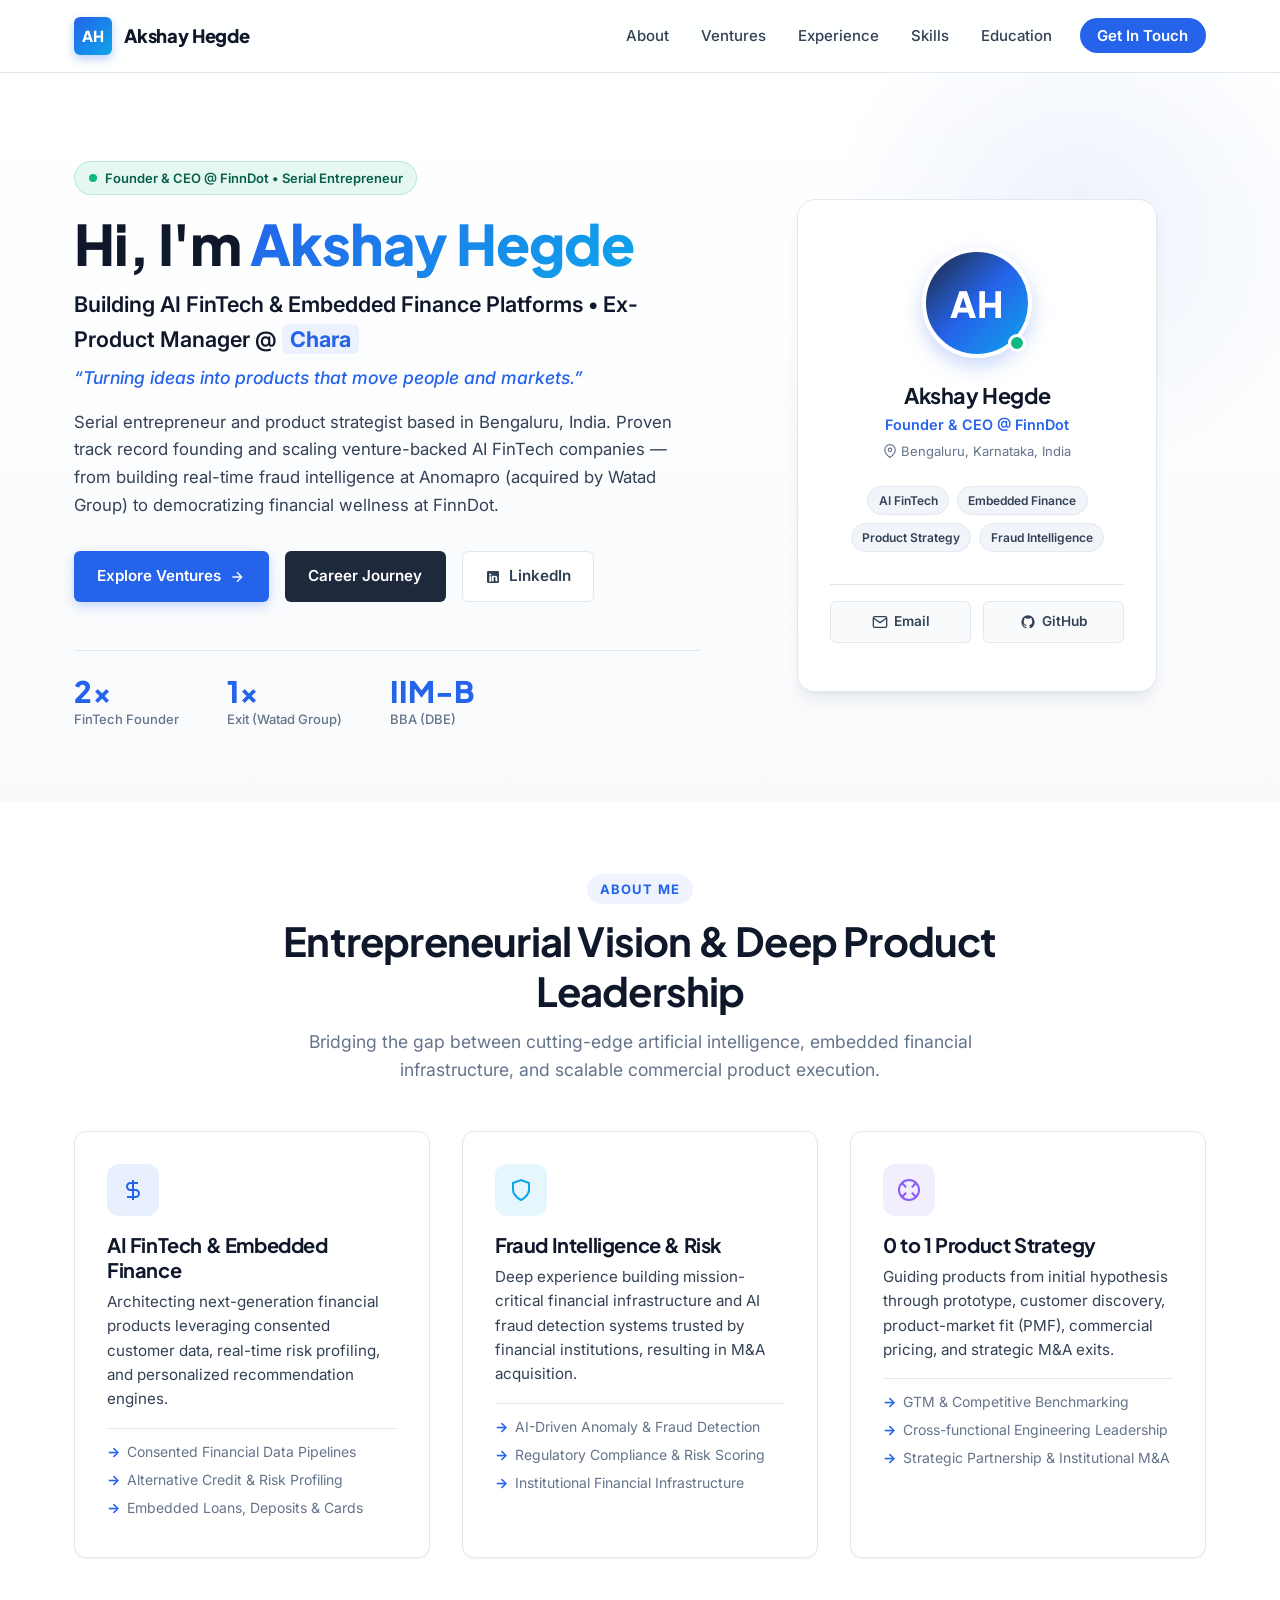
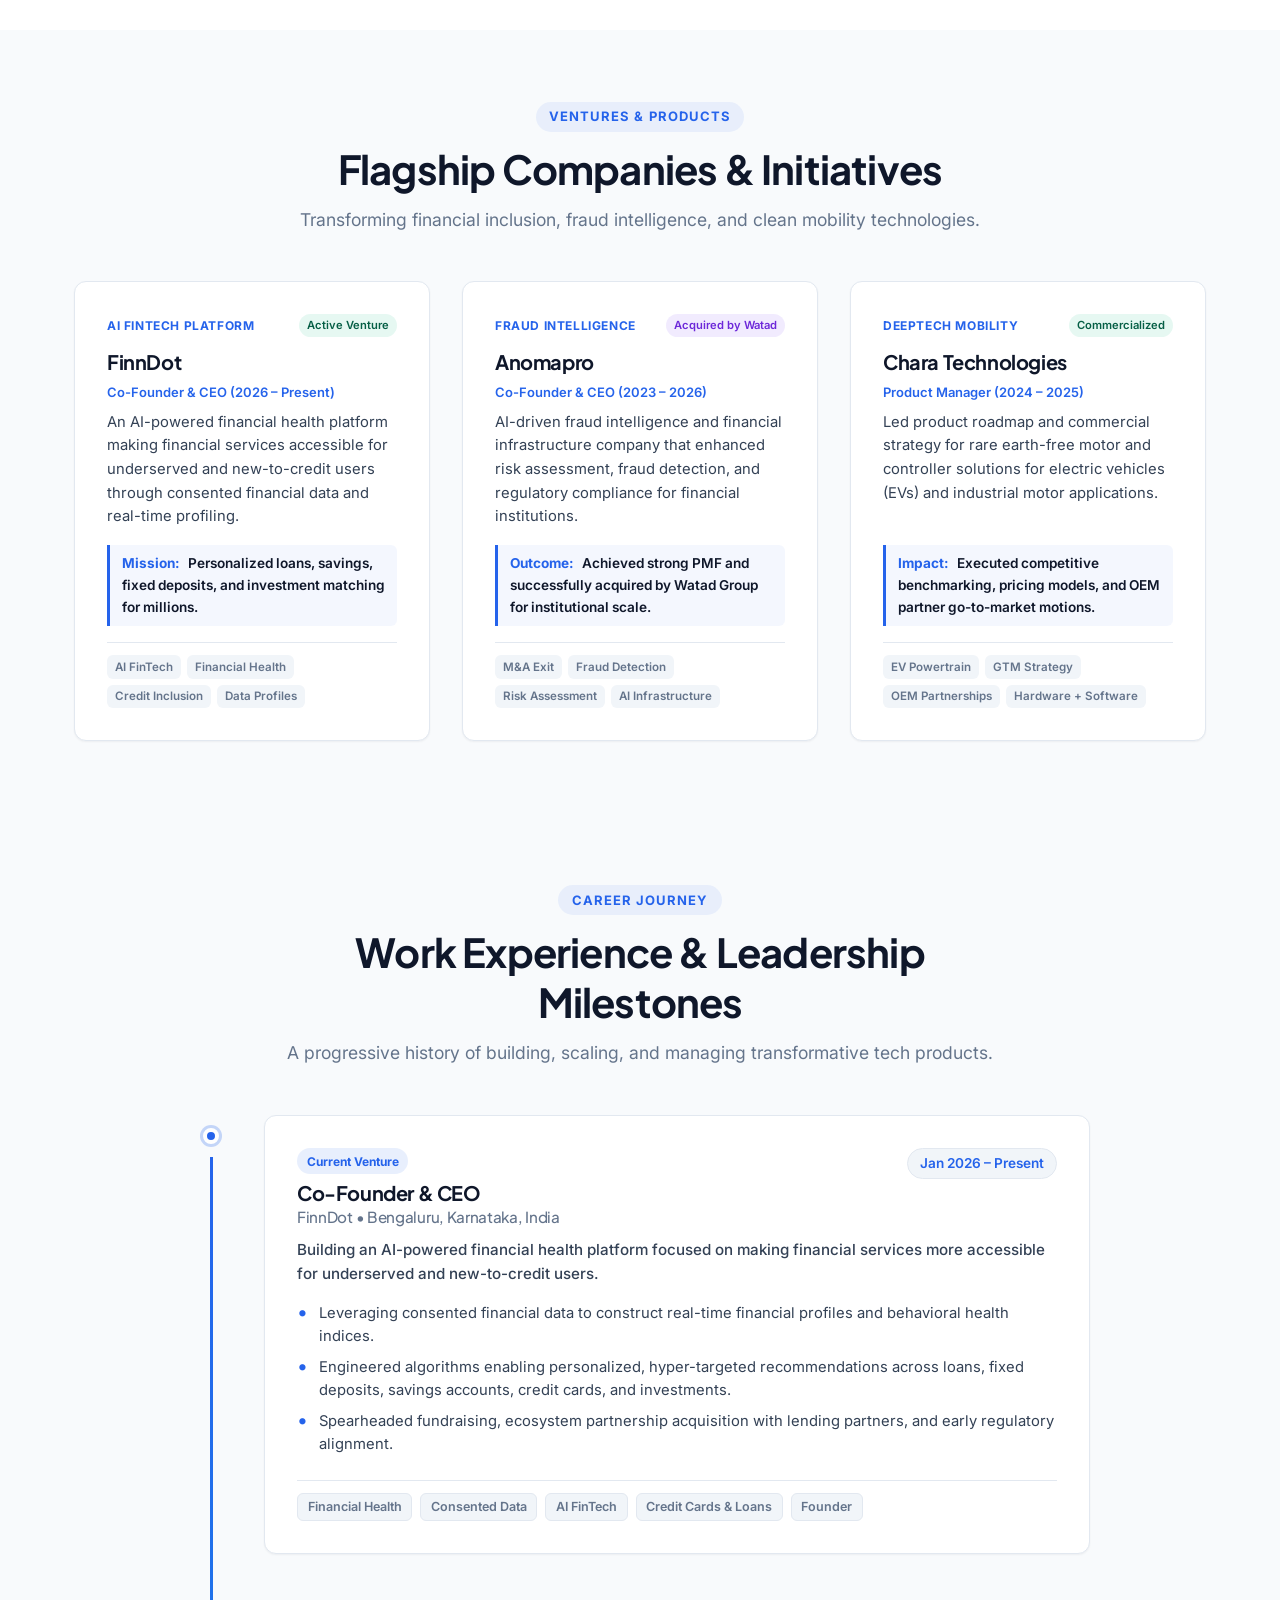
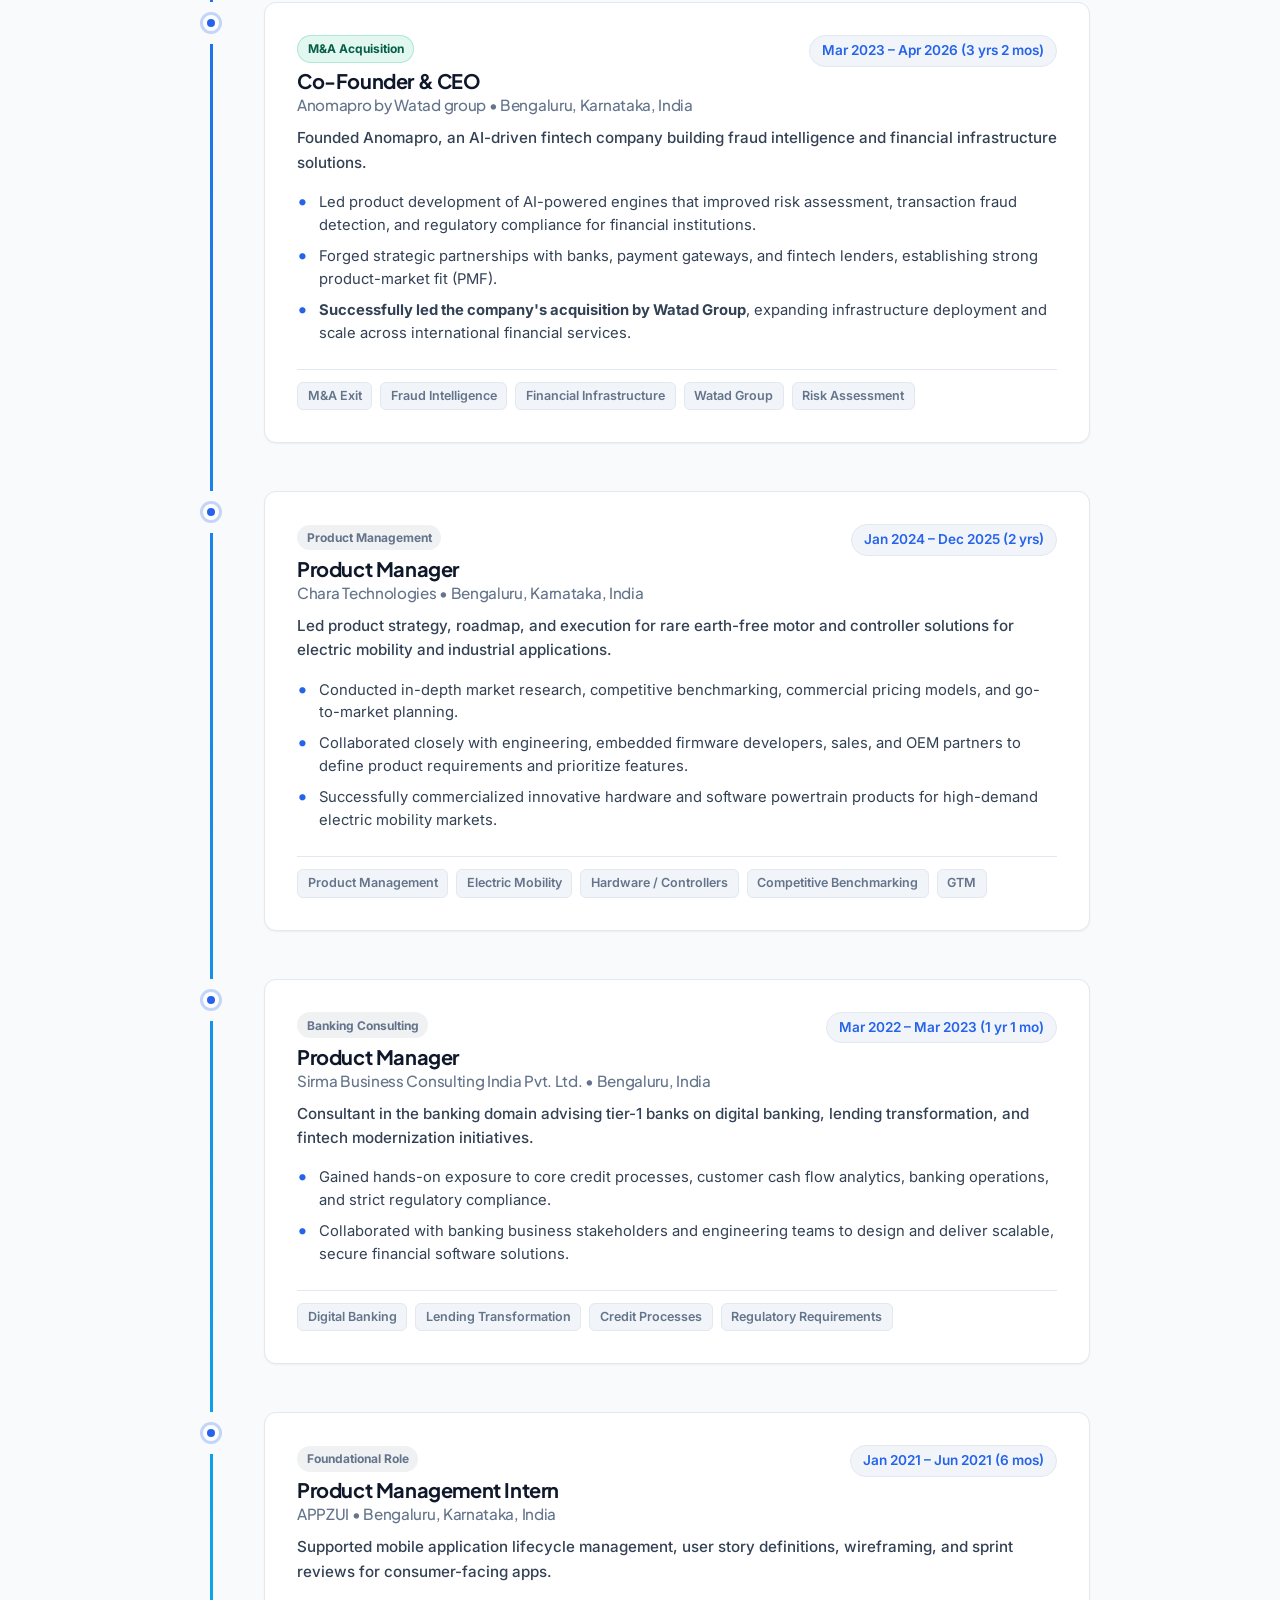
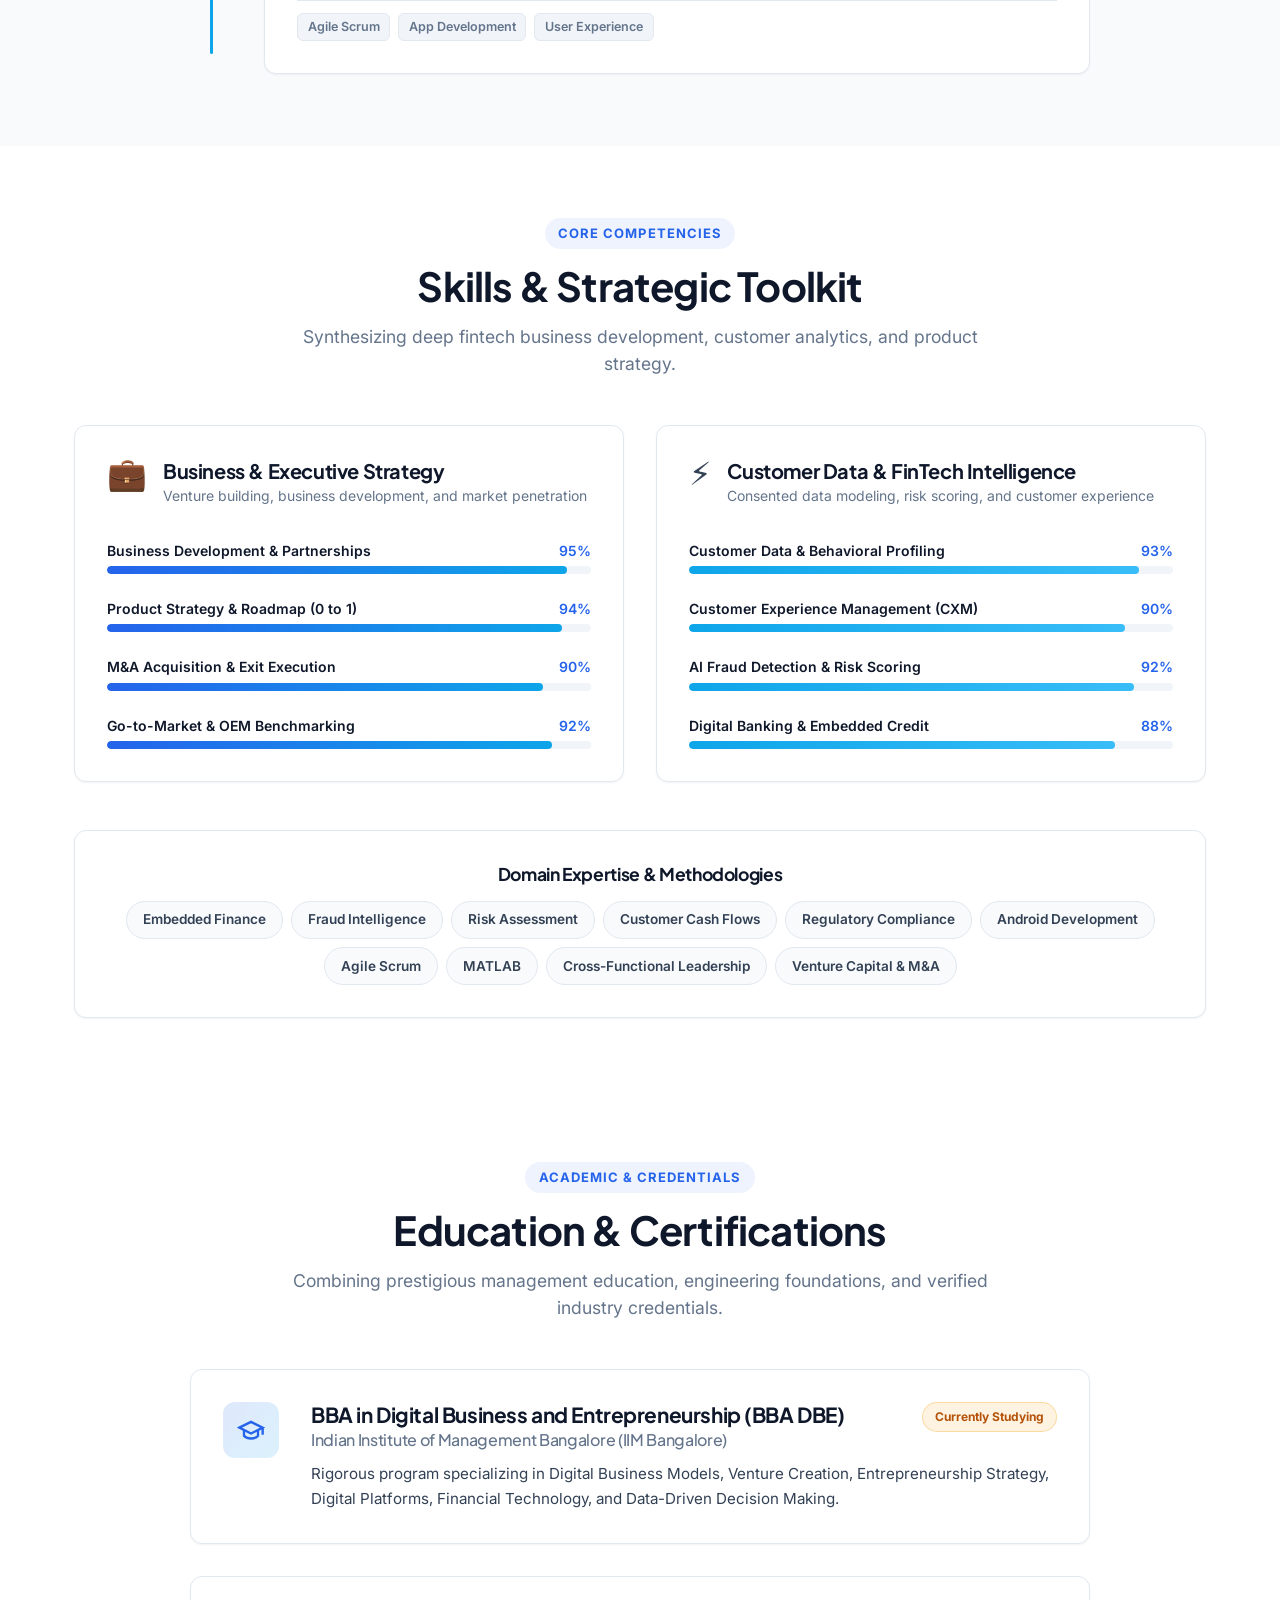
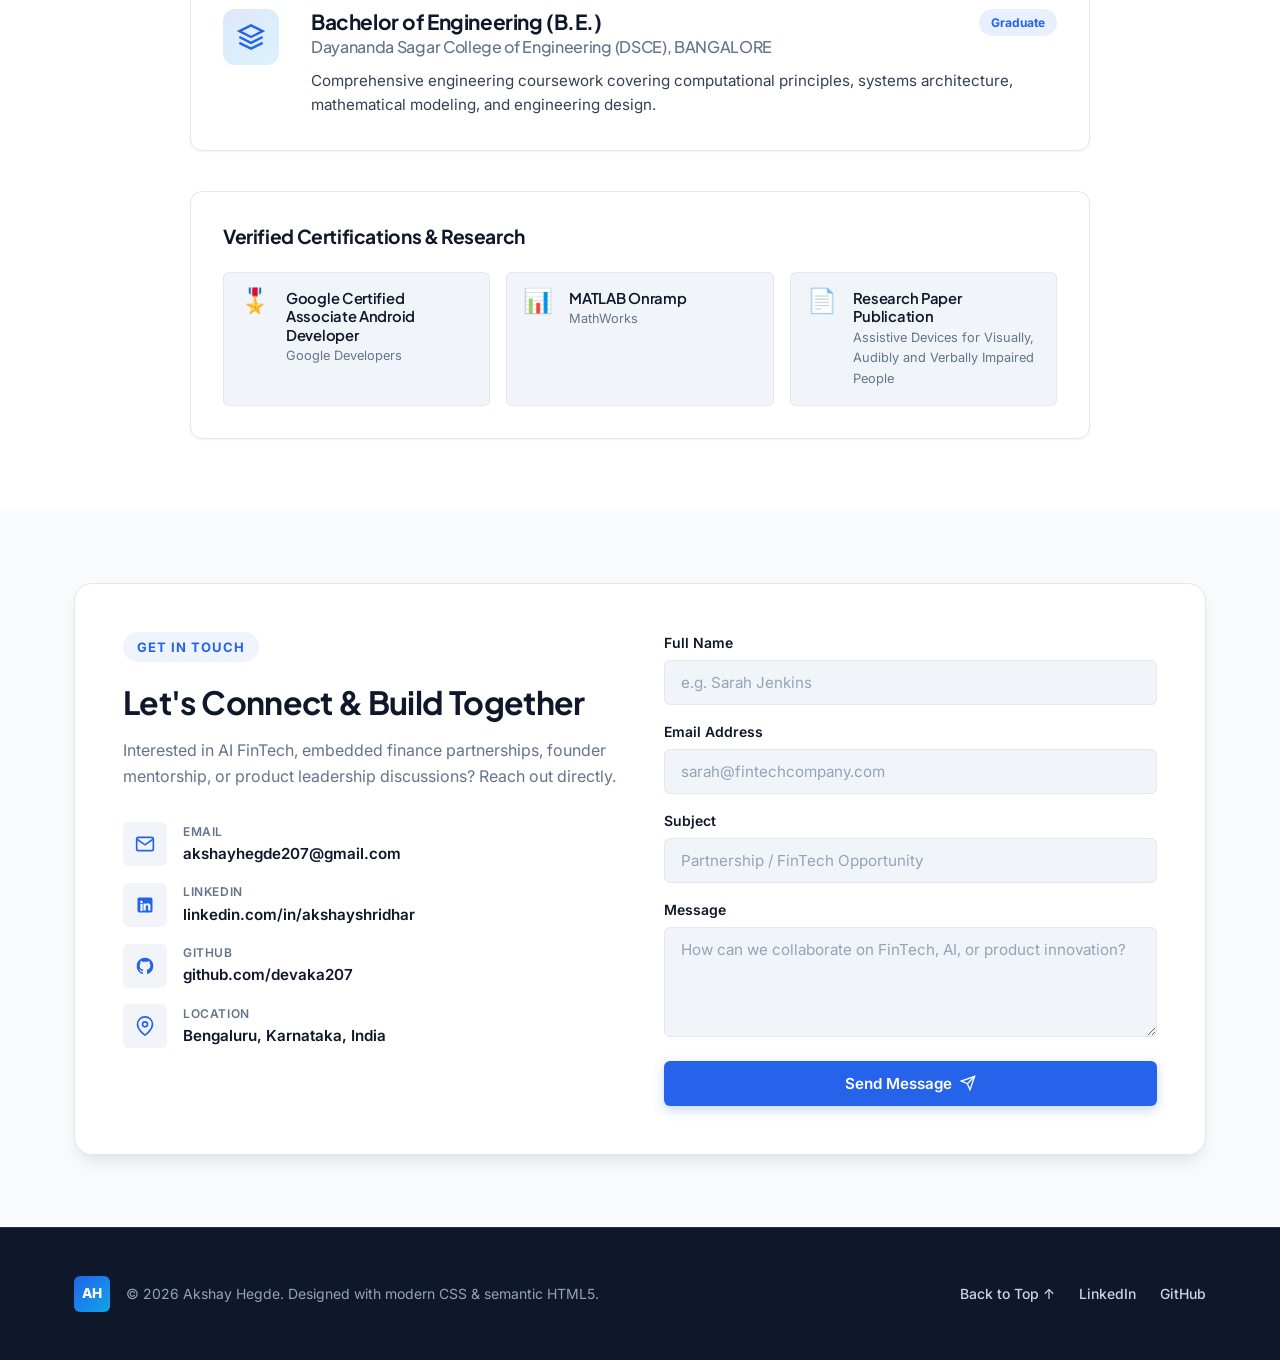
==== commit 80621c95: "Update Roll No to 26120143, and set IIMB to BBA DBE (currently studying)" ====
--- a/index.html
+++ b/index.html
@@ -93,7 +93,7 @@
           </div>
           <div class="stat-item">
             <span class="stat-number">IIM-B</span>
-            <span class="stat-label">FinTech Alumnus</span>
+            <span class="stat-label">BBA (DBE)</span>
           </div>
         </div>
       </div>
@@ -597,13 +597,13 @@
           <div class="edu-content">
             <div class="edu-header">
               <div>
-                <h3 class="edu-degree">Executive FinTech Programme</h3>
+                <h3 class="edu-degree">BBA in Digital Business and Entrepreneurship (BBA DBE)</h3>
                 <h4 class="edu-school">Indian Institute of Management Bangalore (IIM Bangalore)</h4>
               </div>
-              <span class="edu-badge badge-prestigious">Executive Alumni</span>
+              <span class="edu-badge badge-prestigious">Currently Studying</span>
             </div>
             <p class="edu-description">
-              Advanced specialized curriculum in Banking, Corporate Finance, Securities Law, Embedded Financial Architectures, and FinTech Regulatory Frameworks.
+              Rigorous program specializing in Digital Business Models, Venture Creation, Entrepreneurship Strategy, Digital Platforms, Financial Technology, and Data-Driven Decision Making.
             </p>
           </div>
         </div>
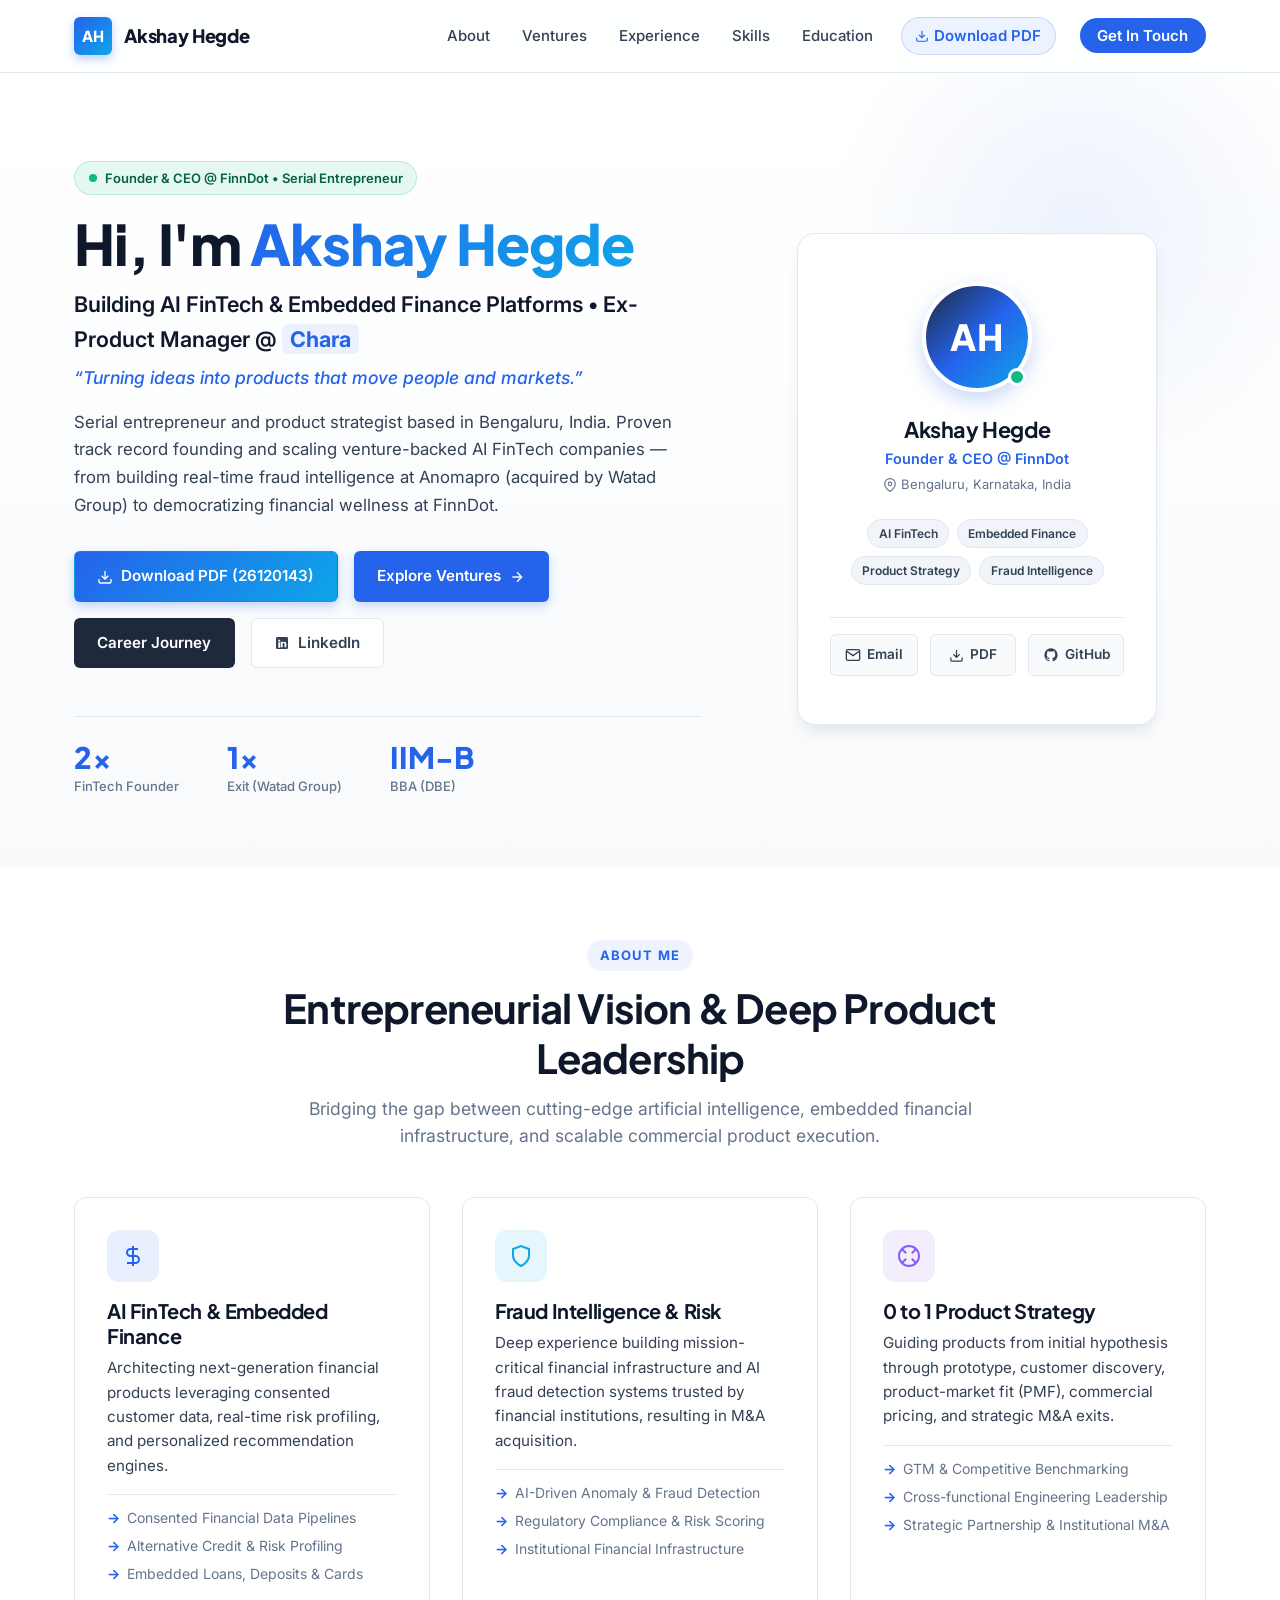
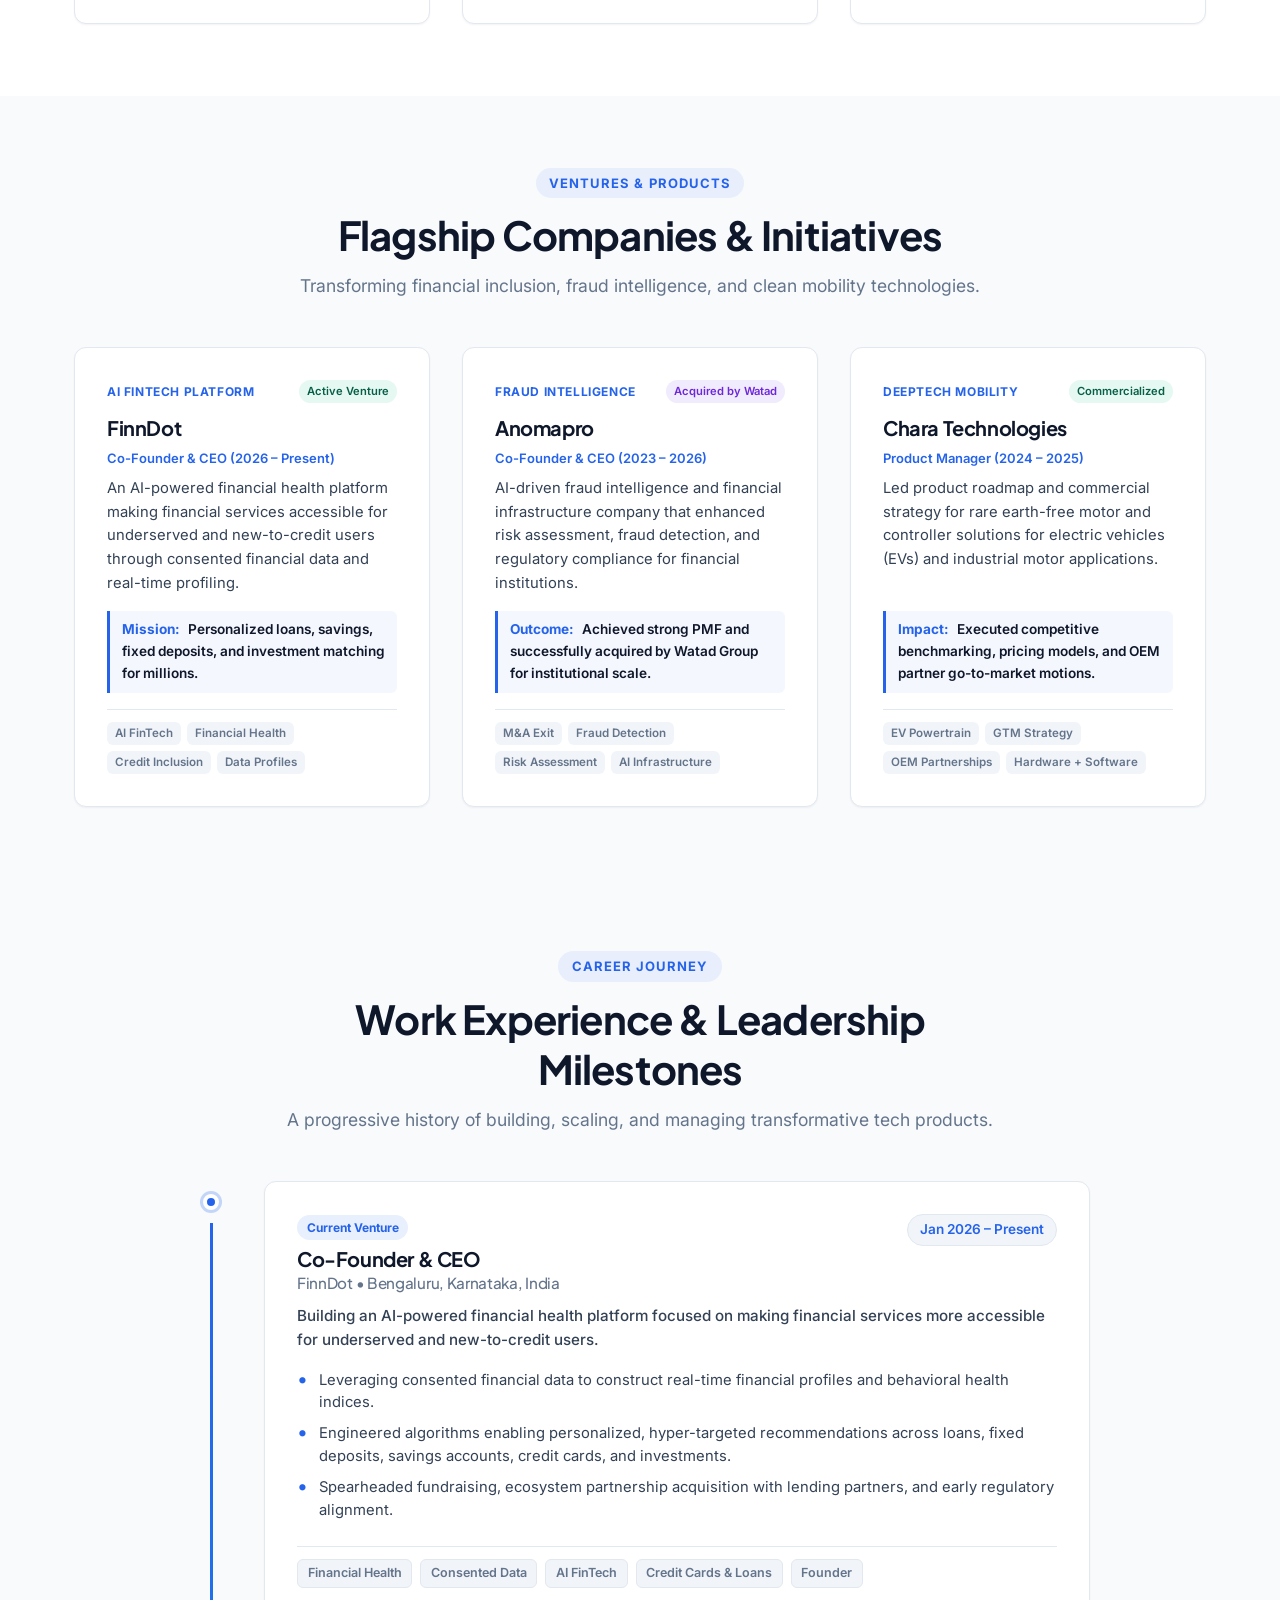
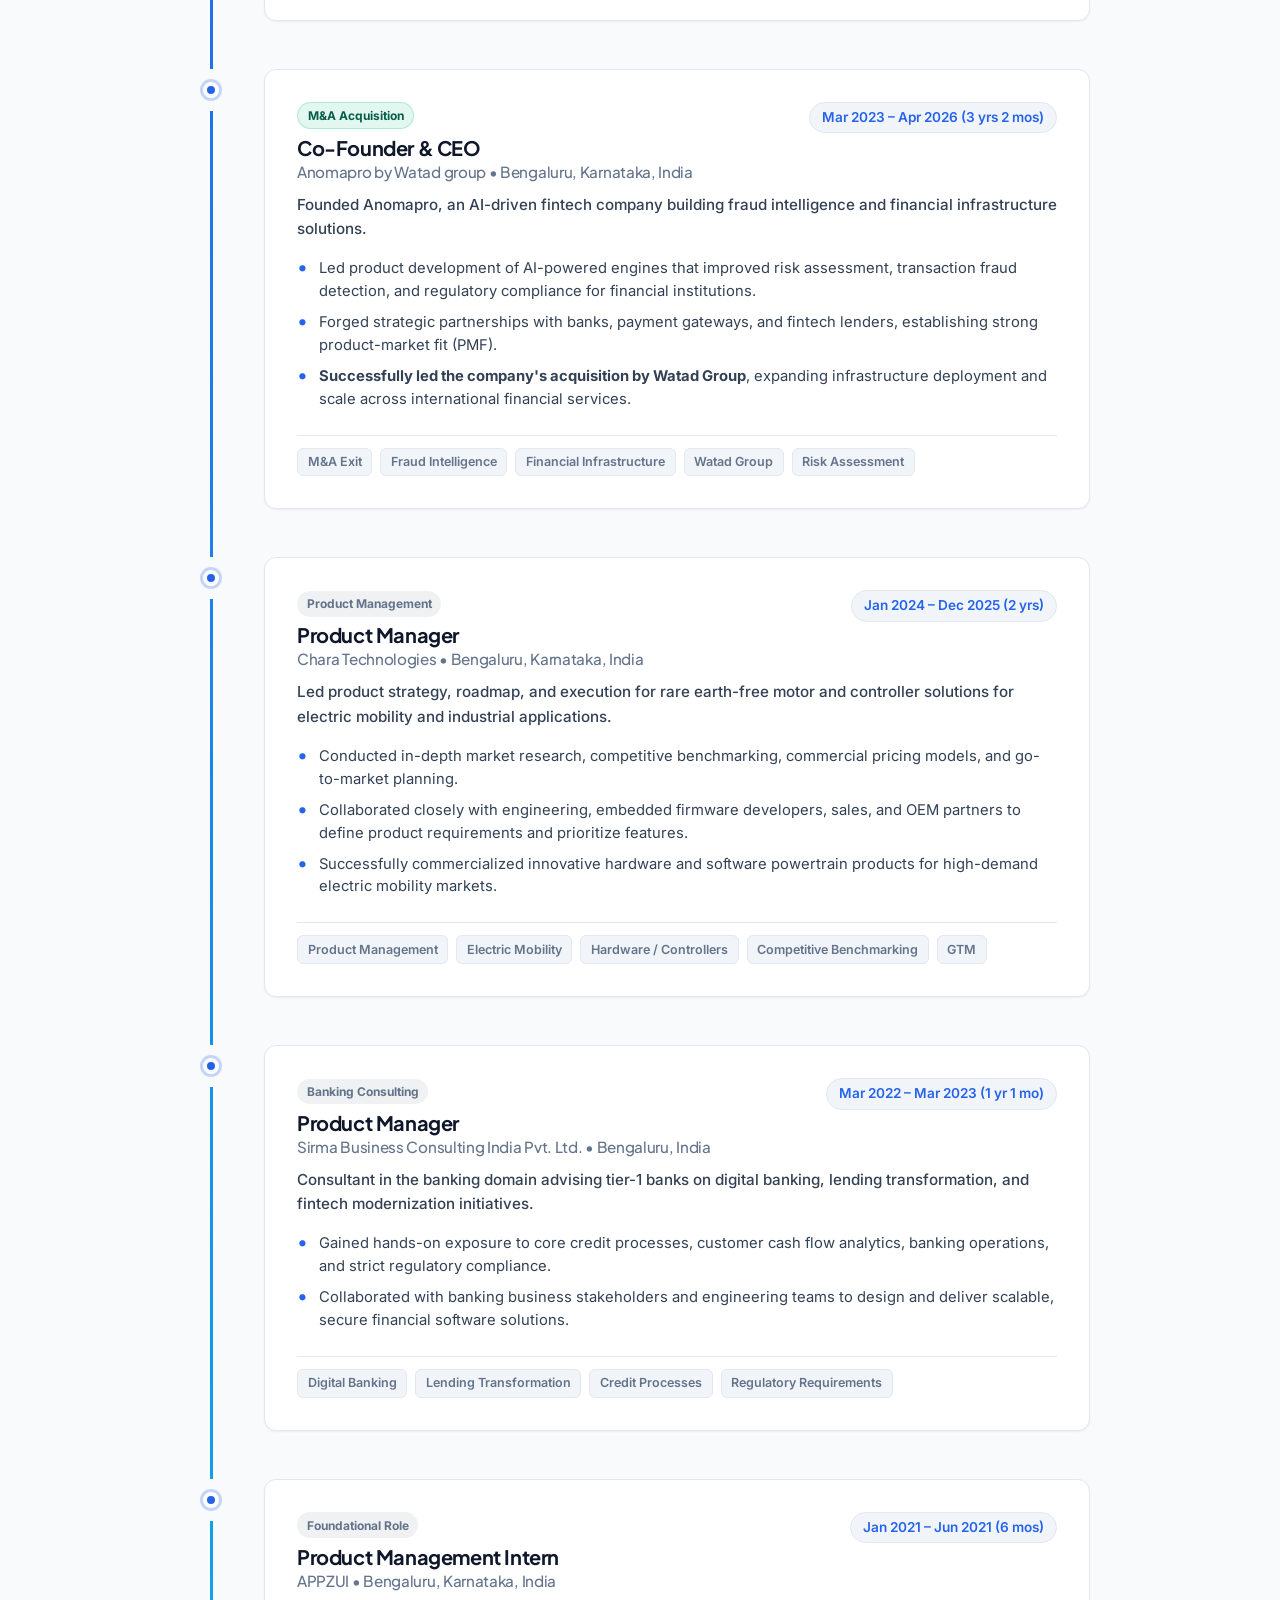
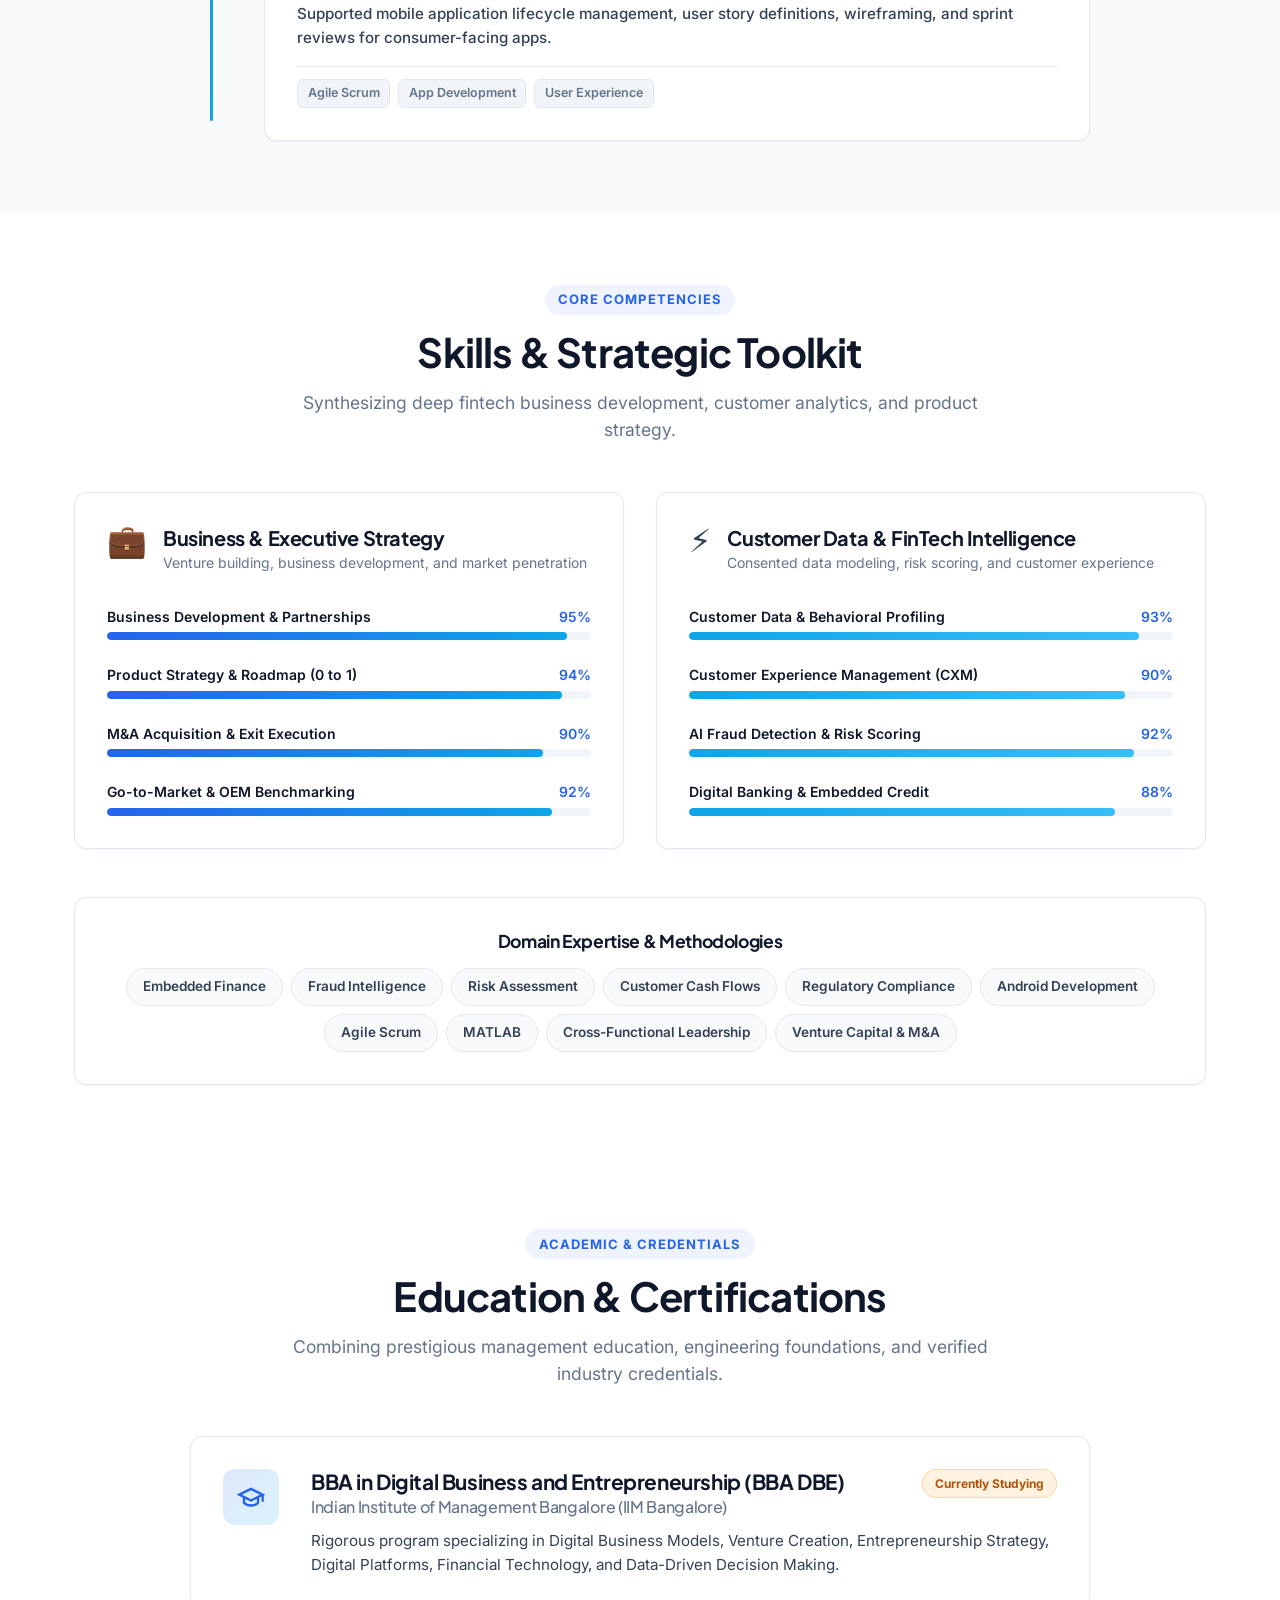
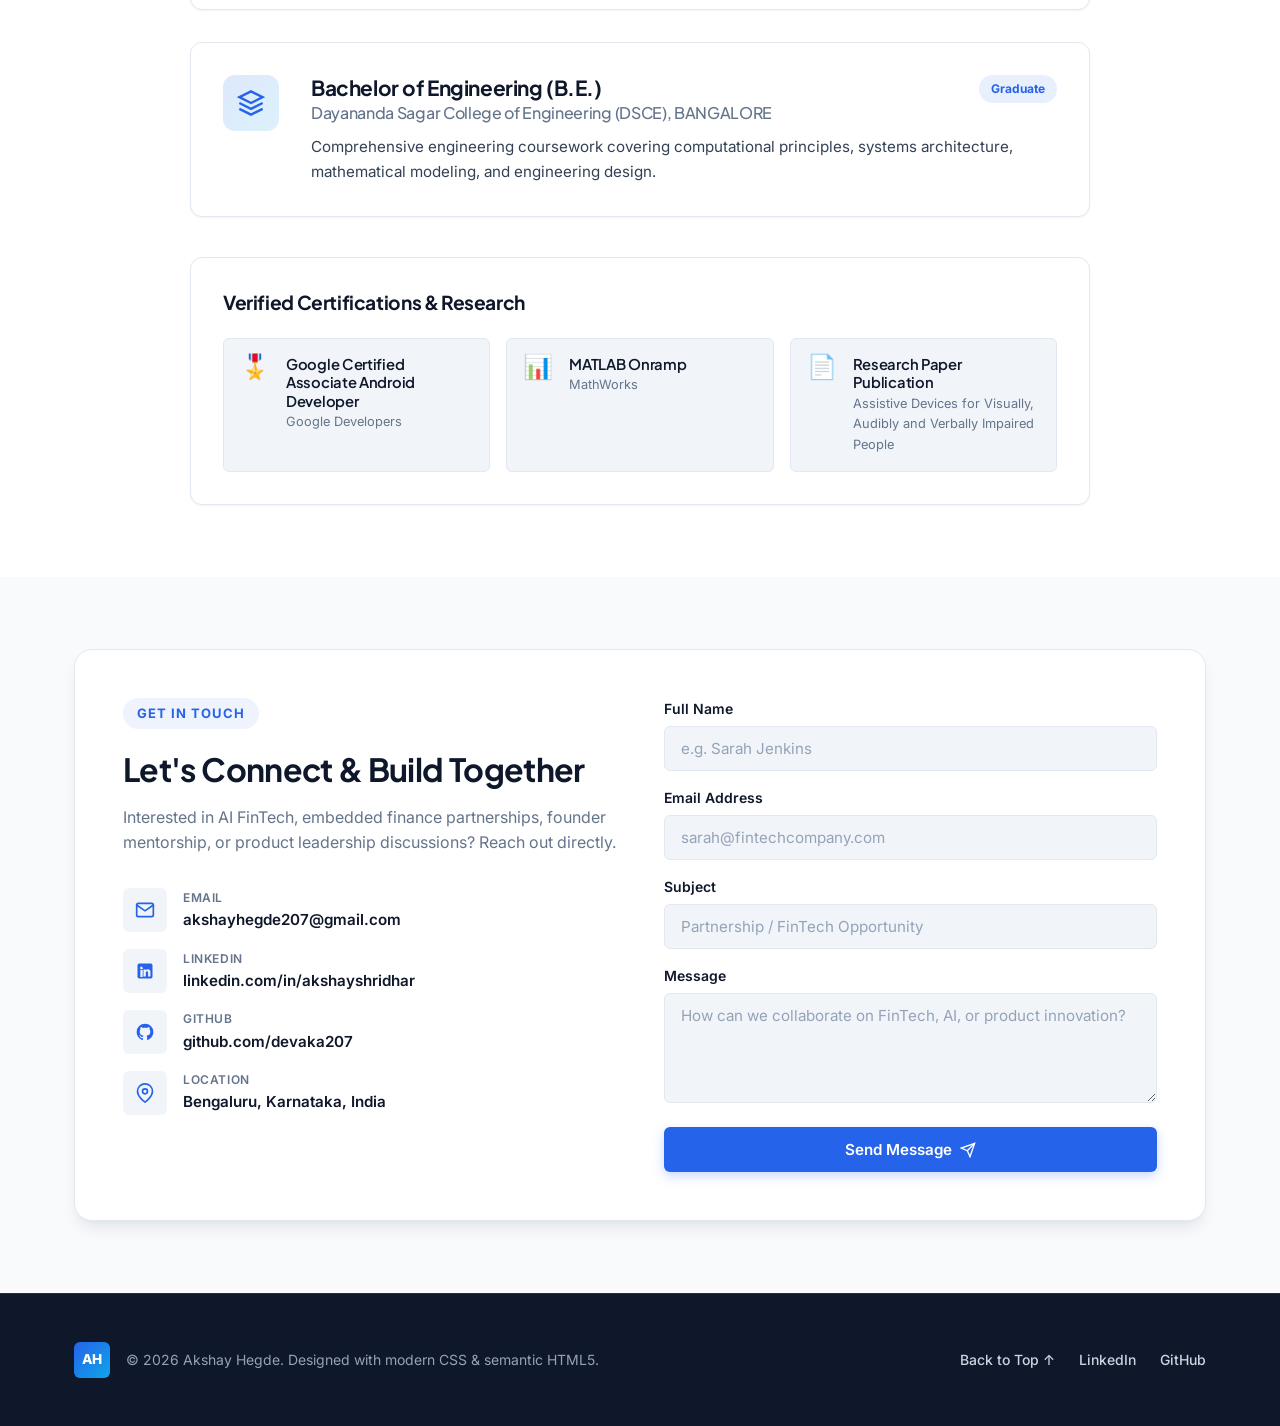
==== commit 097be2ef: "Add download buttons for 26120143_WD_MTProject.pdf in header, hero, profile card, and submission rep" ====
--- a/index.html
+++ b/index.html
@@ -39,6 +39,12 @@
           <li class="nav-item"><a href="#experience" class="nav-link">Experience</a></li>
           <li class="nav-item"><a href="#skills" class="nav-link">Skills</a></li>
           <li class="nav-item"><a href="#education" class="nav-link">Education</a></li>
+          <li class="nav-item">
+            <a href="26120143_WD_MTProject.pdf" download="26120143_WD_MTProject.pdf" class="nav-link nav-download" title="Download PDF: 26120143_WD_MTProject.pdf">
+              <svg width="14" height="14" viewBox="0 0 24 24" fill="none" stroke="currentColor" stroke-width="2"><path d="M21 15v4a2 2 0 0 1-2 2H5a2 2 0 0 1-2-2v-4"/><polyline points="7 10 12 15 17 10"/><line x1="12" y1="15" x2="12" y2="3"/></svg>
+              <span>Download PDF</span>
+            </a>
+          </li>
           <li class="nav-item"><a href="#contact" class="nav-link nav-cta">Get In Touch</a></li>
         </ul>
       </nav>
@@ -68,6 +74,10 @@
 
         <!-- Call to Action Buttons -->
         <div class="hero-actions">
+          <a href="26120143_WD_MTProject.pdf" download="26120143_WD_MTProject.pdf" class="btn btn-download">
+            <svg class="btn-icon" width="16" height="16" viewBox="0 0 24 24" fill="none" stroke="currentColor" stroke-width="2"><path d="M21 15v4a2 2 0 0 1-2 2H5a2 2 0 0 1-2-2v-4"/><polyline points="7 10 12 15 17 10"/><line x1="12" y1="15" x2="12" y2="3"/></svg>
+            <span>Download PDF (26120143)</span>
+          </a>
           <a href="#ventures" class="btn btn-primary">
             <span>Explore Ventures</span>
             <svg class="btn-icon" width="16" height="16" viewBox="0 0 24 24" fill="none" stroke="currentColor" stroke-width="2"><path d="M5 12h14M12 5l7 7-7 7"/></svg>
@@ -125,6 +135,10 @@
             <a href="mailto:akshayhegde207@gmail.com" class="profile-link">
               <svg width="16" height="16" viewBox="0 0 24 24" fill="none" stroke="currentColor" stroke-width="2"><path d="M4 4h16c1.1 0 2 .9 2 2v12c0 1.1-.9 2-2 2H4c-1.1 0-2-.9-2-2V6c0-1.1.9-2 2-2z"/><polyline points="22,6 12,13 2,6"/></svg>
               <span>Email</span>
+            </a>
+            <a href="26120143_WD_MTProject.pdf" download="26120143_WD_MTProject.pdf" class="profile-link" title="Download 26120143_WD_MTProject.pdf">
+              <svg width="15" height="15" viewBox="0 0 24 24" fill="none" stroke="currentColor" stroke-width="2"><path d="M21 15v4a2 2 0 0 1-2 2H5a2 2 0 0 1-2-2v-4"/><polyline points="7 10 12 15 17 10"/><line x1="12" y1="15" x2="12" y2="3"/></svg>
+              <span>PDF</span>
             </a>
             <a href="https://github.com/devaka207" target="_blank" rel="noopener noreferrer" class="profile-link">
               <svg width="16" height="16" viewBox="0 0 24 24" fill="currentColor"><path d="M12 2A10 10 0 0 0 2 12c0 4.42 2.87 8.17 6.84 9.5.5.08.66-.23.66-.5v-1.69c-2.77.6-3.36-1.34-3.36-1.34-.46-1.16-1.11-1.47-1.11-1.47-.91-.62.07-.6.07-.6 1 .07 1.53 1.03 1.53 1.03.87 1.52 2.34 1.07 2.91.83.1-.65.35-1.09.63-1.34-2.22-.25-4.55-1.11-4.55-4.92 0-1.11.38-2 1.03-2.71-.1-.25-.45-1.29.1-2.64 0 0 .84-.27 2.75 1.02.79-.22 1.65-.33 2.5-.33.85 0 1.71.11 2.5.33 1.91-1.29 2.75-1.02 2.75-1.02.55 1.35.2 2.39.1 2.64.65.71 1.03 1.6 1.03 2.71 0 3.82-2.34 4.66-4.57 4.91.36.31.69.92.69 1.85V21c0 .27.16.59.67.5C19.14 20.16 22 16.42 22 12A10 10 0 0 0 12 2Z"/></svg>
--- a/styles.css
+++ b/styles.css
@@ -495,6 +495,41 @@
   box-shadow: 0 6px 16px rgba(37, 99, 235, 0.35);
 }
 
+.btn-download {
+  background: linear-gradient(135deg, #2563eb 0%, #0ea5e9 100%);
+  color: var(--text-inverse) !important;
+  box-shadow: 0 4px 12px rgba(37, 99, 235, 0.28);
+}
+
+.btn-download:hover {
+  transform: translateY(-2px);
+  box-shadow: 0 6px 18px rgba(14, 165, 233, 0.4);
+  color: var(--text-inverse) !important;
+}
+
+.nav-download {
+  display: inline-flex;
+  align-items: center;
+  gap: 5px;
+  background-color: rgba(37, 99, 235, 0.08);
+  color: var(--color-brand) !important;
+  padding: 0.35rem 0.85rem;
+  border-radius: var(--radius-pill);
+  font-weight: 600;
+  border: 1px solid rgba(37, 99, 235, 0.2);
+  transition: all var(--transition-fast);
+}
+
+.nav-download::after {
+  display: none !important;
+}
+
+.nav-download:hover {
+  background-color: var(--color-brand);
+  color: var(--text-inverse) !important;
+  transform: translateY(-1px);
+}
+
 .btn-secondary {
   background-color: var(--color-primary-light);
   color: var(--text-inverse);
